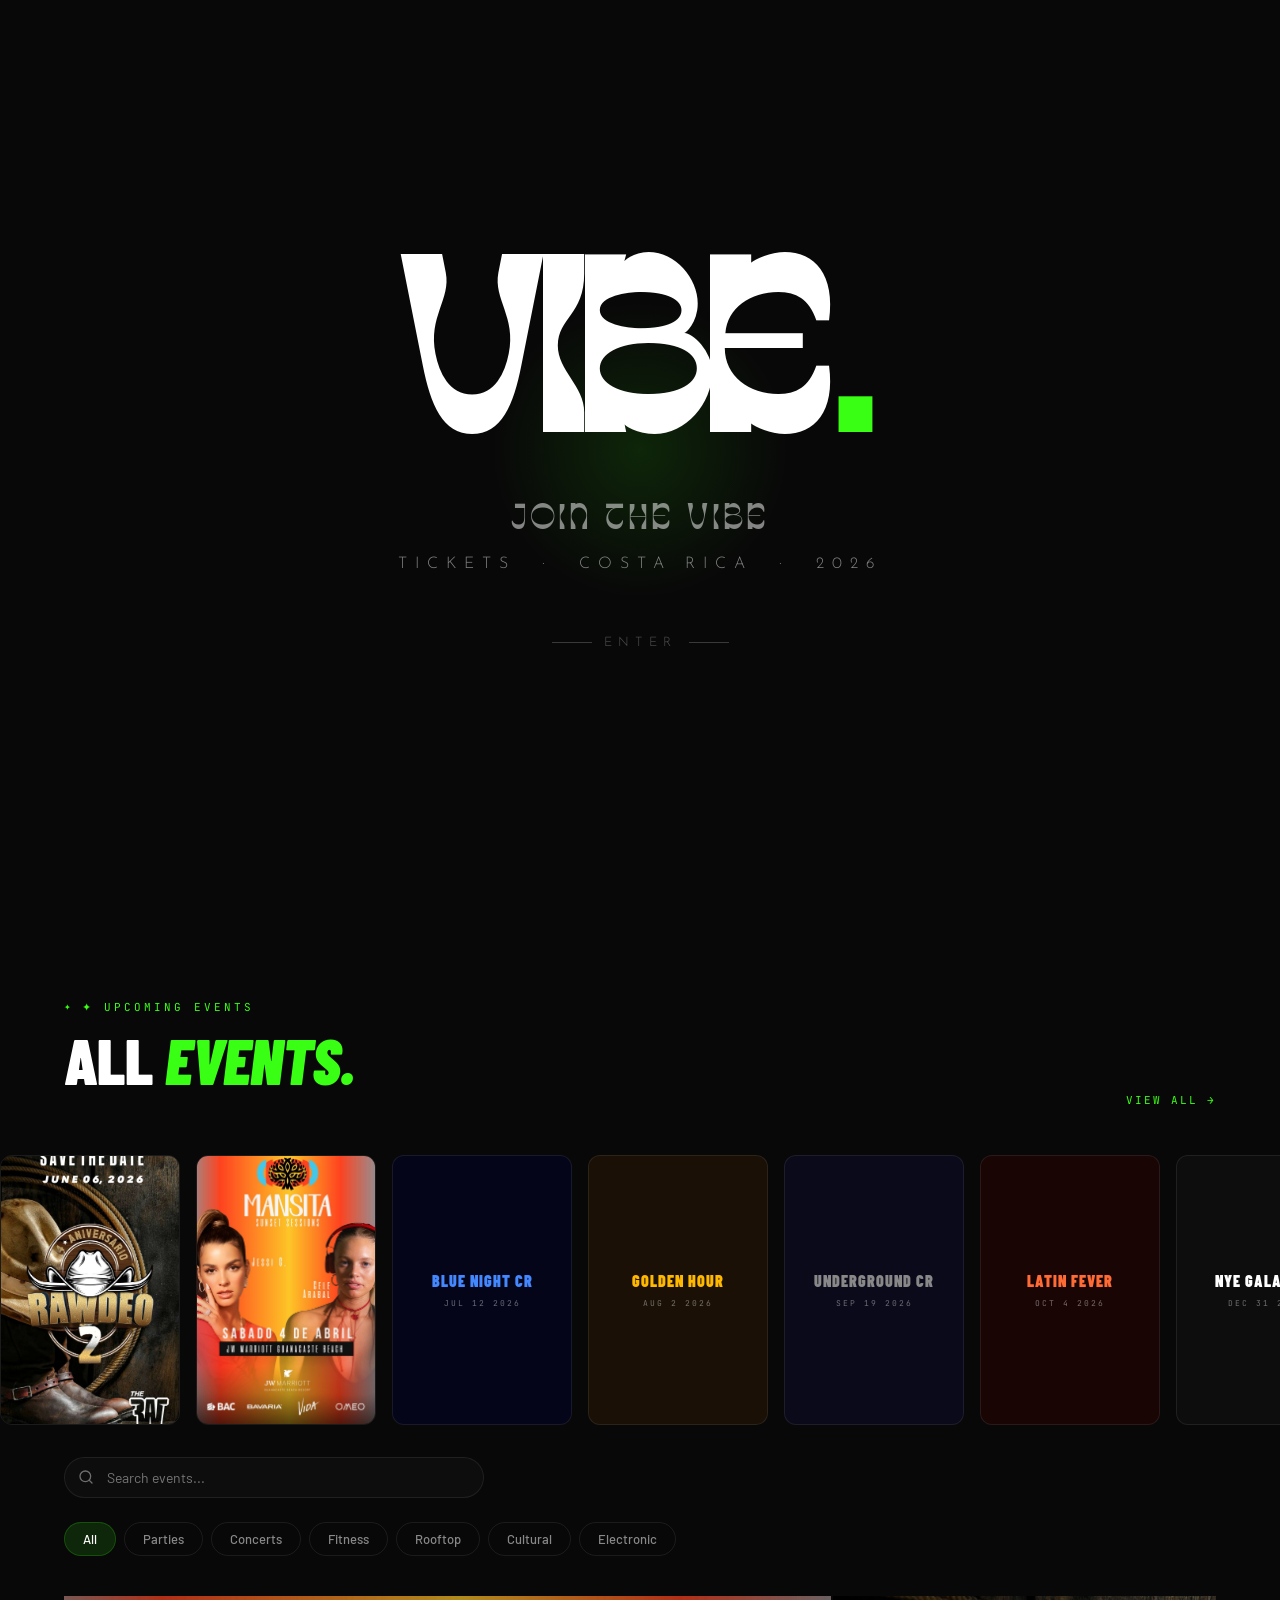
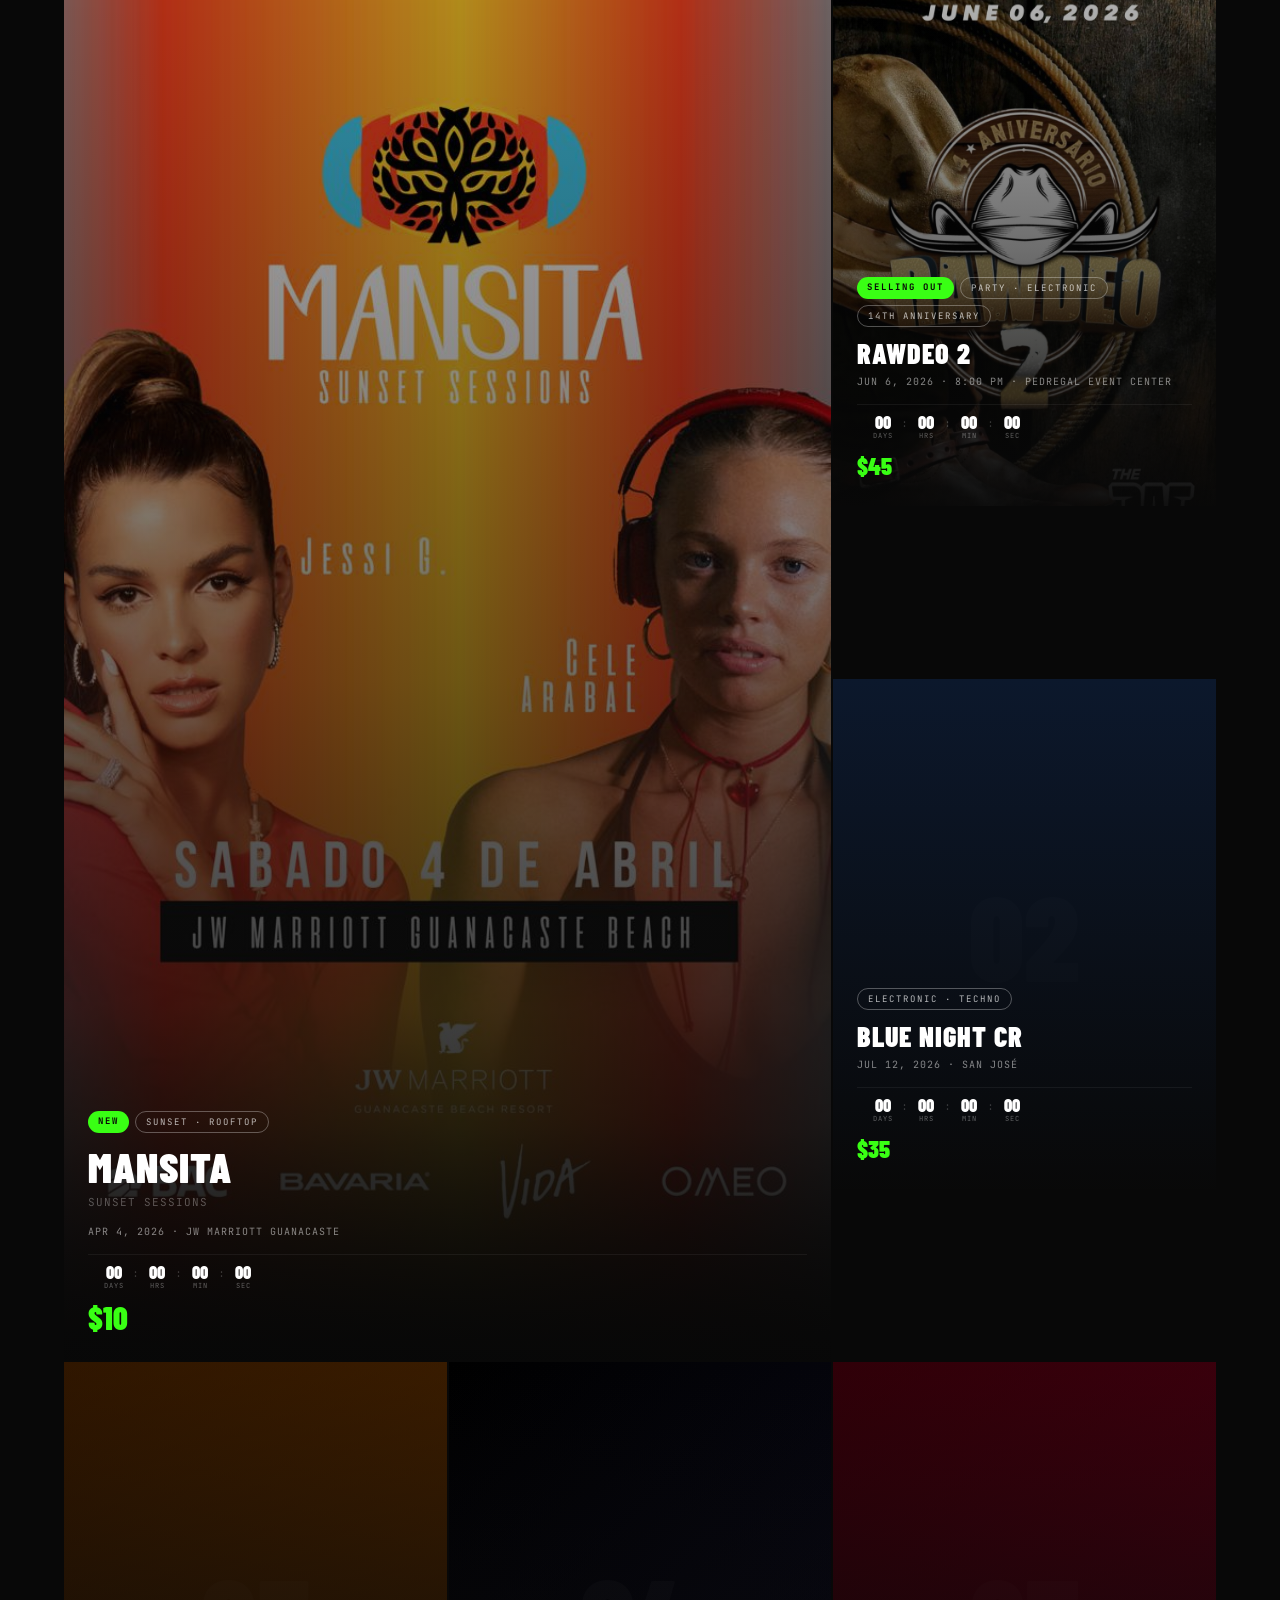
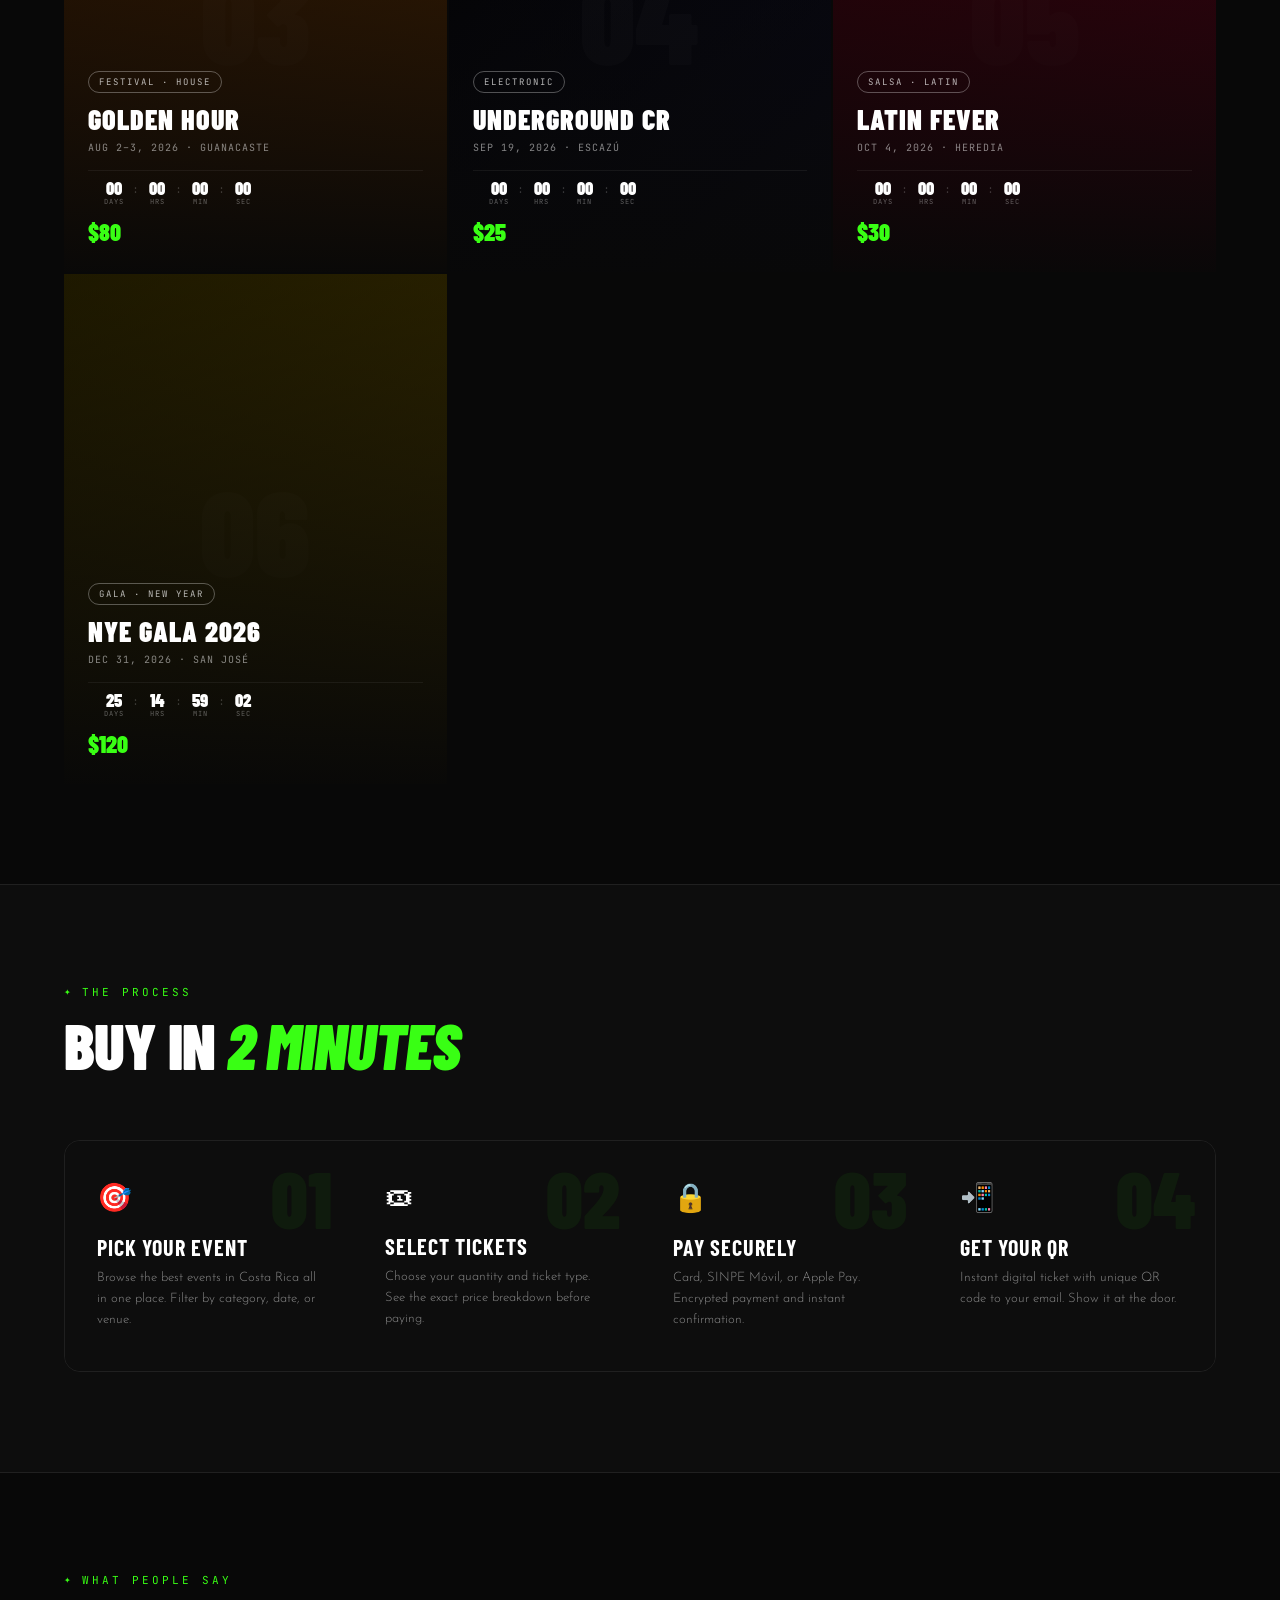
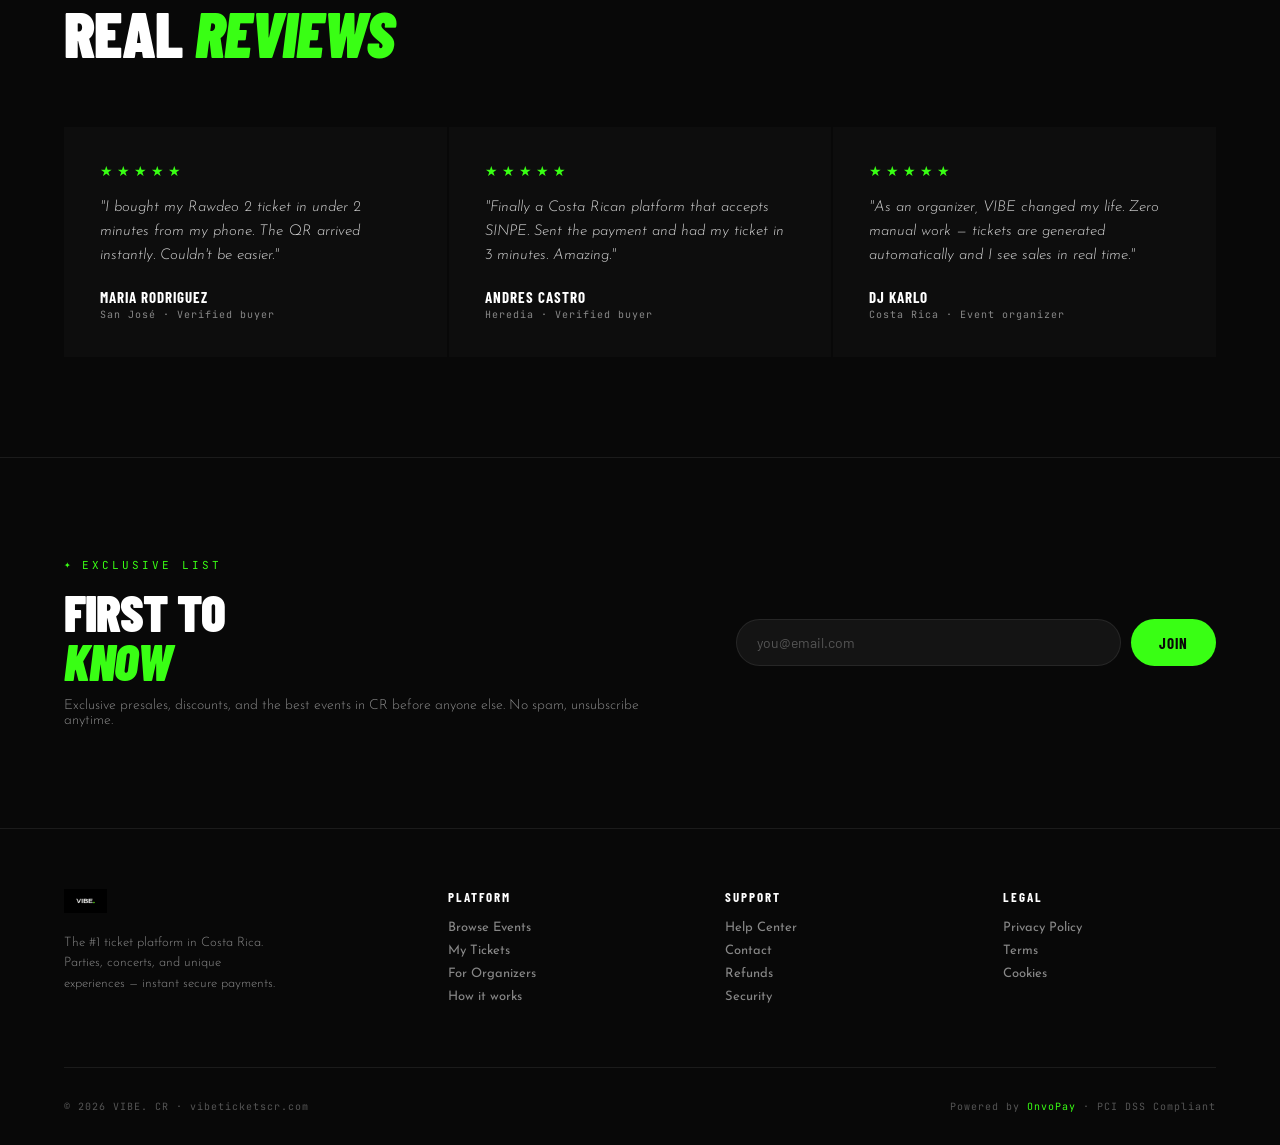
==== vibe-v5.html @ 1a9e8a2e "refactor: separate dashboards, extract CSS, translate to English - Extract base64 images to /public/" ====
<!DOCTYPE html>
<html lang="en">
<head>
<meta charset="UTF-8"/>
<meta name="viewport" content="width=device-width,initial-scale=1.0"/>
<title>VIBE. — Tickets Costa Rica</title>
<link rel="preconnect" href="https://fonts.googleapis.com"/>
<link href="https://fonts.googleapis.com/css2?family=Barlow+Condensed:ital,wght@0,300;0,400;0,600;0,700;0,800;0,900;1,700;1,800&family=Barlow:wght@300;400;500;600&family=JetBrains+Mono:wght@400;700&family=Josefin+Sans:ital,wght@0,100;0,200;0,300;0,400;0,600;0,700;1,100;1,300&family=Unbounded:wght@900&display=swap" rel="stylesheet"/>
<link rel="stylesheet" href="css/styles.css"/>
</head>
<body>

<!-- ════ NAV ════ -->

<!-- ════ SPLASH SCREEN ════ -->
<div id="splash">
  <div class="splash-glow"></div>
  <div class="splash-logo-wrap" onclick="enterSite()">
    <div class="splash-vibe">VIBE<span class="splash-dot">.</span></div>
    <div style="font-family:'Bulkside',sans-serif;font-size:clamp(18px,3vw,36px);color:rgba(255,255,255,0.5);letter-spacing:4px;margin-top:8px;opacity:0;animation:splashIn .7s ease 1s forwards;">JOIN THE VIBE</div>
    <div class="splash-tagline">Tickets &nbsp;·&nbsp; Costa Rica &nbsp;·&nbsp; 2026</div>
  </div>
  <button class="splash-enter" onclick="enterSite()">
    <span class="splash-enter-line"></span>
    Enter
    <span class="splash-enter-line"></span>
  </button>
</div>

<nav id="main-nav">
  <div class="nav-logo" onclick="goPage('home')" ondblclick="window.open('admin/')" id="nav-logo-area">
    <div class="nav-logo-globe">
      <svg width="18" height="18" viewBox="0 0 24 24" fill="none" stroke="#080808" stroke-width="2" stroke-linecap="round"><circle cx="12" cy="12" r="10"/><line x1="2" y1="12" x2="22" y2="12"/><path d="M12 2a15.3 15.3 0 014 10 15.3 15.3 0 01-4 10 15.3 15.3 0 01-4-10 15.3 15.3 0 014-10z"/></svg>
    </div>
    <span class="nav-logo-text">VIBE.</span>
  </div>
  <div class="nav-center">
    <button class="nav-center-link" onclick="closeMenu();goPage('login')">Account</button>
    <button class="nav-center-link" onclick="goPage('my-tickets')">Your Events</button>
  </div>
  <div class="nav-right">
    <button class="nav-btn-primary" style="background:transparent;border:2px solid var(--green);color:var(--green);" onclick="goPage('organizer')">LIST YOUR EVENT</button>
    <button class="nav-btn-primary" onclick="document.getElementById('events-section')&&document.getElementById('events-section').scrollIntoView({behavior:'smooth'})">BUY TICKETS</button>
    <button class="nav-hamburger" onclick="toggleMenu()" id="nav-hamburger" aria-label="Menu">
      <span></span><span></span><span></span>
    </button>
  </div>
</nav>

<!-- ════ MENU DRAWER ════ -->
<div class="menu-overlay" id="menu-overlay" onclick="closeMenu()"></div>
<div class="menu-drawer" id="menu-drawer">
  <div class="menu-drawer-header">
    <div class="menu-user-avatar" id="menu-avatar">ME</div>
    <div>
      <div class="menu-user-name" id="menu-username">Guest</div>
      <div class="menu-user-email" id="menu-useremail">Sign in to view your tickets</div>
    </div>
    <button class="menu-close" onclick="closeMenu()">
      <svg width="16" height="16" viewBox="0 0 24 24" fill="none" stroke="currentColor" stroke-width="2" stroke-linecap="round"><line x1="18" y1="6" x2="6" y2="18"/><line x1="6" y1="6" x2="18" y2="18"/></svg>
    </button>
  </div>
  <div class="menu-items">
    <div class="menu-item" onclick="closeMenu();goPage('home')">
      <svg width="15" height="15" viewBox="0 0 24 24" fill="none" stroke="currentColor" stroke-width="1.8" stroke-linecap="round" stroke-linejoin="round"><path d="M3 9l9-7 9 7v11a2 2 0 01-2 2H5a2 2 0 01-2-2z"/><polyline points="9 22 9 12 15 12 15 22"/></svg>
      Home
    </div>
    <div class="menu-item" onclick="closeMenu();goPage('home');document.getElementById('events-section').scrollIntoView({behavior:'smooth'})">
      <svg width="15" height="15" viewBox="0 0 24 24" fill="none" stroke="currentColor" stroke-width="1.8" stroke-linecap="round" stroke-linejoin="round"><rect x="3" y="4" width="18" height="18" rx="2"/><line x1="16" y1="2" x2="16" y2="6"/><line x1="8" y1="2" x2="8" y2="6"/><line x1="3" y1="10" x2="21" y2="10"/></svg>
      Events
    </div>
    <div class="menu-item" onclick="closeMenu();goPage('my-tickets')">
      <svg width="15" height="15" viewBox="0 0 24 24" fill="none" stroke="currentColor" stroke-width="1.8" stroke-linecap="round" stroke-linejoin="round"><path d="M20 12V22H4V12"/><path d="M22 7H2v5h20V7z"/><path d="M12 22V7"/><path d="M12 7H7.5a2.5 2.5 0 010-5C11 2 12 7 12 7z"/><path d="M12 7h4.5a2.5 2.5 0 000-5C13 2 12 7 12 7z"/></svg>
      My Tickets
      <span class="menu-badge" id="menu-ticket-badge" style="display:none">0</span>
    </div>
    <div class="menu-item" onclick="closeMenu();openSupportChat()">
      <svg width="15" height="15" viewBox="0 0 40 40" fill="none"><path d="M8 22v-4C8 13.373 13.373 8 20 8s12 5.373 12 12v4" stroke="currentColor" stroke-width="2.2" stroke-linecap="round"/><rect x="5" y="20" width="6" height="10" rx="3" fill="currentColor"/><rect x="29" y="20" width="6" height="10" rx="3" fill="currentColor"/><path d="M35 30v2a4 4 0 01-4 4h-4" stroke="currentColor" stroke-width="2" stroke-linecap="round"/><circle cx="27" cy="36" r="2" fill="currentColor"/></svg>
      Support
    </div>
    <div class="menu-sep"></div>
    <div class="menu-item" onclick="closeMenu();goPage('terms')">
      <svg width="15" height="15" viewBox="0 0 24 24" fill="none" stroke="currentColor" stroke-width="1.8" stroke-linecap="round" stroke-linejoin="round"><path d="M14 2H6a2 2 0 00-2 2v16a2 2 0 002 2h12a2 2 0 002-2V8z"/><polyline points="14 2 14 8 20 8"/><line x1="16" y1="13" x2="8" y2="13"/><line x1="16" y1="17" x2="8" y2="17"/></svg>
      Terms & Conditions
    </div>
    <div class="menu-item" onclick="closeMenu();goPage('privacy')">
      <svg width="15" height="15" viewBox="0 0 24 24" fill="none" stroke="currentColor" stroke-width="1.8" stroke-linecap="round" stroke-linejoin="round"><path d="M12 22s8-4 8-10V5l-8-3-8 3v7c0 6 8 10 8 10z"/></svg>
      Data Privacy
    </div>
    <div class="menu-sep"></div>
    <div class="menu-item menu-item-green" id="menu-auth-btn" onclick="closeMenu();goPage('login')">
      <svg width="15" height="15" viewBox="0 0 24 24" fill="none" stroke="currentColor" stroke-width="1.8" stroke-linecap="round" stroke-linejoin="round"><path d="M15 3h4a2 2 0 012 2v14a2 2 0 01-2 2h-4"/><polyline points="10 17 15 12 10 7"/><line x1="15" y1="12" x2="3" y2="12"/></svg>
      Sign In
    </div>
  </div>
</div>

<!-- ════ TICKER ════ -->
<div class="ticker" style="position:fixed;top:64px;left:0;right:0;z-index:498;">
  <div class="ticker-inner">
    <span class="ticker-item">TICKETS AVAILABLE</span><span class="ticker-item ticker-sep">✦</span><span class="ticker-item">RAWDEO 2</span><span class="ticker-item ticker-sep">✦</span><span class="ticker-item">MANSITA SUNSET SESSIONS</span><span class="ticker-item ticker-sep">✦</span><span class="ticker-item">BLUE NIGHT CR</span><span class="ticker-item ticker-sep">✦</span><span class="ticker-item">GOLDEN HOUR</span><span class="ticker-item ticker-sep">✦</span><span class="ticker-item">UNDERGROUND CR</span><span class="ticker-item ticker-sep">✦</span><span class="ticker-item">LATIN FEVER</span><span class="ticker-item ticker-sep">✦</span><span class="ticker-item">NYE GALA 2026</span><span class="ticker-item ticker-sep">✦</span><span class="ticker-item">TICKETS AVAILABLE</span><span class="ticker-item ticker-sep">✦</span><span class="ticker-item">RAWDEO 2</span><span class="ticker-item ticker-sep">✦</span><span class="ticker-item">MANSITA SUNSET SESSIONS</span><span class="ticker-item ticker-sep">✦</span><span class="ticker-item">BLUE NIGHT CR</span><span class="ticker-item ticker-sep">✦</span><span class="ticker-item">GOLDEN HOUR</span><span class="ticker-item ticker-sep">✦</span><span class="ticker-item">UNDERGROUND CR</span><span class="ticker-item ticker-sep">✦</span><span class="ticker-item">LATIN FEVER</span><span class="ticker-item ticker-sep">✦</span><span class="ticker-item">NYE GALA 2026</span><span class="ticker-item ticker-sep">✦</span>
  </div>
</div>

<!-- ════════════ PAGES ════════════ -->

<!-- HOME PAGE -->
<div class="page active" id="pg-home">

  <!-- HERO (PNG 10 + 11 design) -->
  <section style="padding:0;position:relative;" class="hero">
    <div class="hero-bg-overlay"></div>
    <div class="hero-grid"></div>
    <div class="hero-accent-line"></div>

    <!-- Globe decoration (PNG 10) -->
    <div class="hero-globe-deco">
      <svg viewBox="0 0 200 200" fill="none" xmlns="http://www.w3.org/2000/svg">
        <circle cx="100" cy="100" r="90" stroke="#39ff14" stroke-width="1"/>
        <ellipse cx="100" cy="100" rx="50" ry="90" stroke="#39ff14" stroke-width="1"/>
        <ellipse cx="100" cy="100" rx="90" ry="35" stroke="#39ff14" stroke-width="1"/>
        <line x1="10" y1="100" x2="190" y2="100" stroke="#39ff14" stroke-width="1"/>
        <line x1="100" y1="10" x2="100" y2="190" stroke="#39ff14" stroke-width="1"/>
        <ellipse cx="100" cy="100" rx="75" ry="90" stroke="#39ff14" stroke-width=".5" opacity=".5"/>
        <ellipse cx="100" cy="100" rx="25" ry="90" stroke="#39ff14" stroke-width=".5" opacity=".5"/>
        <ellipse cx="100" cy="100" rx="90" ry="60" stroke="#39ff14" stroke-width=".5" opacity=".5"/>
      </svg>
    </div>

    <!-- Stats bar (PNG 11) -->
    <div class="hero-stats-bar">
      <div class="hero-stat-item">
        <span class="hero-stat-val">1,200+</span>
        <span class="hero-stat-sub">Tickets · Rawdeo 2</span>
      </div>
      <div class="hero-stat-item">
        <span class="hero-stat-val">$45</span>
        <span class="hero-stat-sub">Ticket Price</span>
      </div>
      <div class="hero-stat-item">
        <span class="hero-stat-val">Jun 6</span>
        <span class="hero-stat-sub">Next Event</span>
      </div>
    </div>

    <!-- Countdown -->


    <!-- Main content -->
    <div class="hero-content fade-in">
      <div class="hero-event-label">Costa Rica · Season 2026</div>
      <h1 class="hero-title">JOIN THE<br><span class="green">VIBE.</span></h1>
      <p class="hero-ticket-cta">Buy your tickets <em onclick="openCheckout('rawdeo')">here.</em></p>
      <p class="hero-sub">The #1 ticket platform in Costa Rica. Parties, concerts, and unique events — instant secure payments via card, SINPE Móvil, or Apple Pay.</p>
      <div class="hero-ctas">
        <button class="btn-primary" onclick="document.getElementById('events-section').scrollIntoView({behavior:'smooth'})">Explore Events</button>
        <button class="btn-ghost" onclick="goPage('organizer')">For Organizers</button>
      </div>
    </div>
  </section>

  <!-- EVENTS -->
  <section id="events-section">
    <div class="events-header fade-in">
      <div>
        <div class="section-eyebrow">✦ Upcoming events</div>
        <h2 class="section-title">ALL <em>EVENTS.</em></h2>
      </div>
      <button class="view-all" onclick="document.getElementById('events-grid-wrap').scrollIntoView({behavior:'smooth'})">View all →</button>
    </div>

    <!-- FLYER CAROUSEL -->
    <div style="overflow:hidden;margin:0 -64px 32px;position:relative;">
      <div id="flyer-track" style="display:flex;gap:16px;width:max-content;animation:ticker 30s linear infinite;">
      </div>
    </div>

    <div class="fade-in" style="margin-bottom:24px;">
      <div style="position:relative;max-width:420px;">
        <svg style="position:absolute;left:14px;top:50%;transform:translateY(-50%);opacity:.4;" width="16" height="16" viewBox="0 0 24 24" fill="none" stroke="currentColor" stroke-width="2" stroke-linecap="round"><circle cx="11" cy="11" r="8"/><line x1="21" y1="21" x2="16.65" y2="16.65"/></svg>
        <input id="event-search" type="text" placeholder="Search events..." oninput="filterEvents(this.value)"
          style="width:100%;background:var(--bg2);border:1px solid var(--border);color:var(--white);padding:11px 14px 11px 42px;border-radius:40px;font-family:'Barlow',sans-serif;font-size:14px;outline:none;transition:border-color .2s;"
          onfocus="this.style.borderColor='rgba(57,255,20,.3)'" onblur="this.style.borderColor='var(--border)'"/>
      </div>
    </div>
    <div class="cats fade-in">
      <button class="cat on" onclick="filterCat(this)">All</button>
      <button class="cat" onclick="filterCat(this)">Parties</button>
      <button class="cat" onclick="filterCat(this)">Concerts</button>
      <button class="cat" onclick="filterCat(this)">Fitness</button>
      <button class="cat" onclick="filterCat(this)">Rooftop</button>
      <button class="cat" onclick="filterCat(this)">Cultural</button>
      <button class="cat" onclick="filterCat(this)">Electronic</button>
    </div>
    <div class="events-grid fade-in fade-in-delay-1" id="events-grid-wrap">
      <!-- MANSITA SUNSET SESSIONS -->
      <div class="ev-card" onclick="openCheckout('mansita')" style="aspect-ratio:9/16;grid-row:span 2;">
        <img class="ev-card-img" src="public/images/mansita.jpg" alt="Mansita Sunset Sessions" style="object-position:center top;"/>
        <div class="ev-card-overlay"></div>
        <div class="ev-card-content">
          <div class="ev-card-tags">
            <span class="ev-tag ev-tag-green">NEW</span>
            <span class="ev-tag ev-tag-outline">SUNSET · ROOFTOP</span>
          </div>
          <div class="ev-card-name">MANSITA</div>
          <div class="ev-card-meta" style="font-size:11px;opacity:.6;">SUNSET SESSIONS</div>
          <div class="ev-card-meta">APR 4, 2026 · JW MARRIOTT GUANACASTE</div>
          
          <div class="ev-card-cd"><div class="ev-cd-item"><span class="ev-cd-num" id="ev-cd-mansita-d">--</span><span class="ev-cd-lbl">Days</span></div><span class="ev-cd-sep">:</span><div class="ev-cd-item"><span class="ev-cd-num" id="ev-cd-mansita-h">--</span><span class="ev-cd-lbl">Hrs</span></div><span class="ev-cd-sep">:</span><div class="ev-cd-item"><span class="ev-cd-num" id="ev-cd-mansita-m">--</span><span class="ev-cd-lbl">Min</span></div><span class="ev-cd-sep">:</span><div class="ev-cd-item"><span class="ev-cd-num" id="ev-cd-mansita-s">--</span><span class="ev-cd-lbl">Sec</span></div></div>
          <div class="ev-card-footer">
            <div class="ev-card-price">$10</div>
            <button class="ev-card-buy" onclick="event.stopPropagation();openCheckout('mansita')">Buy now</button>
          </div>
        </div>
      </div>
      <!-- RAWDEO 2 - Featured (spans 2 cols) -->
      <div class="ev-card" onclick="goPage('event-detail')">
        <img class="ev-card-img" src="public/images/rawdeo.jpg" alt="RAWDEO 2"/>
        <div class="ev-card-overlay"></div>
        <div class="ev-card-content">
          <div class="ev-card-tags">
            <span class="ev-tag ev-tag-green">SELLING OUT</span>
            <span class="ev-tag ev-tag-outline">PARTY · ELECTRONIC</span>
            <span class="ev-tag ev-tag-outline">14TH ANNIVERSARY</span>
          </div>
          <div class="ev-card-name">RAWDEO 2</div>
          <div class="ev-card-meta">JUN 6, 2026 · 8:00 PM · PEDREGAL EVENT CENTER</div>
          
          <div class="ev-card-cd"><div class="ev-cd-item"><span class="ev-cd-num" id="ev-cd-rawdeo-d">--</span><span class="ev-cd-lbl">Days</span></div><span class="ev-cd-sep">:</span><div class="ev-cd-item"><span class="ev-cd-num" id="ev-cd-rawdeo-h">--</span><span class="ev-cd-lbl">Hrs</span></div><span class="ev-cd-sep">:</span><div class="ev-cd-item"><span class="ev-cd-num" id="ev-cd-rawdeo-m">--</span><span class="ev-cd-lbl">Min</span></div><span class="ev-cd-sep">:</span><div class="ev-cd-item"><span class="ev-cd-num" id="ev-cd-rawdeo-s">--</span><span class="ev-cd-lbl">Sec</span></div></div>
          <div class="ev-card-footer">
            <div class="ev-card-price">$45</div>
            <button class="ev-card-buy" onclick="event.stopPropagation();openCheckout('rawdeo')">Buy now</button>
          </div>
        </div>
      </div>
      <!-- BLUE NIGHT CR -->
      <div class="ev-card">
        <div class="ev-card-placeholder"><span class="ev-placeholder-num">02</span></div>
        <div class="ev-card-overlay" style="background:linear-gradient(to top,rgba(8,8,8,.97) 0%,rgba(0,30,80,.4) 100%);"></div>
        <div class="ev-card-content">
          <div class="ev-card-tags"><span class="ev-tag ev-tag-outline">ELECTRONIC · TECHNO</span></div>
          <div class="ev-card-name">BLUE NIGHT CR</div>
          <div class="ev-card-meta">JUL 12, 2026 · SAN JOSÉ</div>
          
          <div class="ev-card-cd"><div class="ev-cd-item"><span class="ev-cd-num" id="ev-cd-noche-d">--</span><span class="ev-cd-lbl">Days</span></div><span class="ev-cd-sep">:</span><div class="ev-cd-item"><span class="ev-cd-num" id="ev-cd-noche-h">--</span><span class="ev-cd-lbl">Hrs</span></div><span class="ev-cd-sep">:</span><div class="ev-cd-item"><span class="ev-cd-num" id="ev-cd-noche-m">--</span><span class="ev-cd-lbl">Min</span></div><span class="ev-cd-sep">:</span><div class="ev-cd-item"><span class="ev-cd-num" id="ev-cd-noche-s">--</span><span class="ev-cd-lbl">Sec</span></div></div>
          <div class="ev-card-footer">
            <div class="ev-card-price">$35</div>
            <button class="ev-card-buy" onclick="event.stopPropagation();openCheckout('noche')">Buy now</button>
          </div>
        </div>
      </div>
      <!-- GOLDEN HOUR -->
      <div class="ev-card">
        <div class="ev-card-placeholder" style="background:linear-gradient(135deg,#1a0a00,#3d1f00);"><span class="ev-placeholder-num">03</span></div>
        <div class="ev-card-overlay" style="background:linear-gradient(to top,rgba(8,8,8,.97) 0%,rgba(80,40,0,.4) 100%);"></div>
        <div class="ev-card-content">
          <div class="ev-card-tags"><span class="ev-tag ev-tag-outline">FESTIVAL · HOUSE</span></div>
          <div class="ev-card-name">GOLDEN HOUR</div>
          <div class="ev-card-meta">AUG 2–3, 2026 · GUANACASTE</div>
          
          <div class="ev-card-cd"><div class="ev-cd-item"><span class="ev-cd-num" id="ev-cd-golden-d">--</span><span class="ev-cd-lbl">Days</span></div><span class="ev-cd-sep">:</span><div class="ev-cd-item"><span class="ev-cd-num" id="ev-cd-golden-h">--</span><span class="ev-cd-lbl">Hrs</span></div><span class="ev-cd-sep">:</span><div class="ev-cd-item"><span class="ev-cd-num" id="ev-cd-golden-m">--</span><span class="ev-cd-lbl">Min</span></div><span class="ev-cd-sep">:</span><div class="ev-cd-item"><span class="ev-cd-num" id="ev-cd-golden-s">--</span><span class="ev-cd-lbl">Sec</span></div></div>
          <div class="ev-card-footer">
            <div class="ev-card-price">$80</div>
            <button class="ev-card-buy" onclick="event.stopPropagation();openCheckout('golden')">Buy now</button>
          </div>
        </div>
      </div>
      <!-- UNDERGROUND CR -->
      <div class="ev-card">
        <div class="ev-card-placeholder" style="background:linear-gradient(135deg,#000,#0a0a1a);"><span class="ev-placeholder-num">04</span></div>
        <div class="ev-card-overlay"></div>
        <div class="ev-card-content">
          <div class="ev-card-tags"><span class="ev-tag ev-tag-outline">ELECTRONIC</span></div>
          <div class="ev-card-name">UNDERGROUND CR</div>
          <div class="ev-card-meta">SEP 19, 2026 · ESCAZÚ</div>
          
          <div class="ev-card-cd"><div class="ev-cd-item"><span class="ev-cd-num" id="ev-cd-underground-d">--</span><span class="ev-cd-lbl">Days</span></div><span class="ev-cd-sep">:</span><div class="ev-cd-item"><span class="ev-cd-num" id="ev-cd-underground-h">--</span><span class="ev-cd-lbl">Hrs</span></div><span class="ev-cd-sep">:</span><div class="ev-cd-item"><span class="ev-cd-num" id="ev-cd-underground-m">--</span><span class="ev-cd-lbl">Min</span></div><span class="ev-cd-sep">:</span><div class="ev-cd-item"><span class="ev-cd-num" id="ev-cd-underground-s">--</span><span class="ev-cd-lbl">Sec</span></div></div>
          <div class="ev-card-footer">
            <div class="ev-card-price">$25</div>
            <button class="ev-card-buy" onclick="event.stopPropagation();openCheckout('underground')">Buy now</button>
          </div>
        </div>
      </div>
      <!-- LATIN FEVER -->
      <div class="ev-card">
        <div class="ev-card-placeholder" style="background:linear-gradient(135deg,#1a0000,#400010);"><span class="ev-placeholder-num">05</span></div>
        <div class="ev-card-overlay" style="background:linear-gradient(to top,rgba(8,8,8,.97) 0%,rgba(80,0,20,.4) 100%);"></div>
        <div class="ev-card-content">
          <div class="ev-card-tags"><span class="ev-tag ev-tag-outline">SALSA · LATIN</span></div>
          <div class="ev-card-name">LATIN FEVER</div>
          <div class="ev-card-meta">OCT 4, 2026 · HEREDIA</div>
          
          <div class="ev-card-cd"><div class="ev-cd-item"><span class="ev-cd-num" id="ev-cd-salsa-d">--</span><span class="ev-cd-lbl">Days</span></div><span class="ev-cd-sep">:</span><div class="ev-cd-item"><span class="ev-cd-num" id="ev-cd-salsa-h">--</span><span class="ev-cd-lbl">Hrs</span></div><span class="ev-cd-sep">:</span><div class="ev-cd-item"><span class="ev-cd-num" id="ev-cd-salsa-m">--</span><span class="ev-cd-lbl">Min</span></div><span class="ev-cd-sep">:</span><div class="ev-cd-item"><span class="ev-cd-num" id="ev-cd-salsa-s">--</span><span class="ev-cd-lbl">Sec</span></div></div>
          <div class="ev-card-footer">
            <div class="ev-card-price">$30</div>
            <button class="ev-card-buy" onclick="event.stopPropagation();openCheckout('salsa')">Buy now</button>
          </div>
        </div>
      </div>
      <!-- NYE GALA -->
      <div class="ev-card">
        <div class="ev-card-placeholder" style="background:linear-gradient(135deg,#0a0800,#2a2000);"><span class="ev-placeholder-num">06</span></div>
        <div class="ev-card-overlay" style="background:linear-gradient(to top,rgba(8,8,8,.97) 0%,rgba(60,50,0,.4) 100%);"></div>
        <div class="ev-card-content">
          <div class="ev-card-tags"><span class="ev-tag ev-tag-outline">GALA · NEW YEAR</span></div>
          <div class="ev-card-name">NYE GALA 2026</div>
          <div class="ev-card-meta">DEC 31, 2026 · SAN JOSÉ</div>
          
          <div class="ev-card-cd"><div class="ev-cd-item"><span class="ev-cd-num" id="ev-cd-nye-d">--</span><span class="ev-cd-lbl">Days</span></div><span class="ev-cd-sep">:</span><div class="ev-cd-item"><span class="ev-cd-num" id="ev-cd-nye-h">--</span><span class="ev-cd-lbl">Hrs</span></div><span class="ev-cd-sep">:</span><div class="ev-cd-item"><span class="ev-cd-num" id="ev-cd-nye-m">--</span><span class="ev-cd-lbl">Min</span></div><span class="ev-cd-sep">:</span><div class="ev-cd-item"><span class="ev-cd-num" id="ev-cd-nye-s">--</span><span class="ev-cd-lbl">Sec</span></div></div>
          <div class="ev-card-footer">
            <div class="ev-card-price">$120</div>
            <button class="ev-card-buy" onclick="event.stopPropagation();openCheckout('nye')">Buy now</button>
          </div>
        </div>
      </div>
    </div>
  </section>

  <!-- HOW IT WORKS -->
  <section style="background:var(--bg2);border-top:1px solid var(--border);border-bottom:1px solid var(--border);">
    <div class="fade-in">
      <div class="section-eyebrow">The process</div>
      <h2 class="section-title">BUY IN <em>2 MINUTES</em></h2>
    </div>
    <div class="how-grid fade-in fade-in-delay-1">
      <div class="how-step" data-num="01">
        <div class="how-icon">🎯</div>
        <div class="how-title">Pick your event</div>
        <div class="how-desc">Browse the best events in Costa Rica all in one place. Filter by category, date, or venue.</div>
      </div>
      <div class="how-step" data-num="02">
        <div class="how-icon">🎟</div>
        <div class="how-title">Select tickets</div>
        <div class="how-desc">Choose your quantity and ticket type. See the exact price breakdown before paying.</div>
      </div>
      <div class="how-step" data-num="03">
        <div class="how-icon">🔒</div>
        <div class="how-title">Pay securely</div>
        <div class="how-desc">Card, SINPE Móvil, or Apple Pay. Encrypted payment and instant confirmation.</div>
      </div>
      <div class="how-step" data-num="04">
        <div class="how-icon">📲</div>
        <div class="how-title">Get your QR</div>
        <div class="how-desc">Instant digital ticket with unique QR code to your email. Show it at the door.</div>
      </div>
    </div>
  </section>

  <!-- SOCIAL PROOF -->
  <section>
    <div class="fade-in">
      <div class="section-eyebrow">What people say</div>
      <h2 class="section-title">REAL <em>REVIEWS</em></h2>
    </div>
    <div class="proof-grid fade-in fade-in-delay-1">
      <div class="proof-card">
        <div class="proof-stars">★★★★★</div>
        <p class="proof-text">"I bought my Rawdeo 2 ticket in under 2 minutes from my phone. The QR arrived instantly. Couldn't be easier."</p>
        <div class="proof-author">Maria Rodriguez</div>
        <div class="proof-location">San José · Verified buyer</div>
      </div>
      <div class="proof-card">
        <div class="proof-stars">★★★★★</div>
        <p class="proof-text">"Finally a Costa Rican platform that accepts SINPE. Sent the payment and had my ticket in 3 minutes. Amazing."</p>
        <div class="proof-author">Andres Castro</div>
        <div class="proof-location">Heredia · Verified buyer</div>
      </div>
      <div class="proof-card">
        <div class="proof-stars">★★★★★</div>
        <p class="proof-text">"As an organizer, VIBE changed my life. Zero manual work — tickets are generated automatically and I see sales in real time."</p>
        <div class="proof-author">DJ Karlo</div>
        <div class="proof-location">Costa Rica · Event organizer</div>
      </div>
    </div>
  </section>

  <!-- NEWSLETTER -->
  <section class="nl-section">
    <div class="nl-inner fade-in">
      <div class="nl-left">
        <div class="section-eyebrow">Exclusive list</div>
        <h2 class="nl-title">FIRST TO<br/><em>KNOW</em></h2>
        <p class="nl-sub">Exclusive presales, discounts, and the best events in CR before anyone else. No spam, unsubscribe anytime.</p>
      </div>
      <div class="nl-right">
        <input class="nl-input" type="email" placeholder="you@email.com"/>
        <button class="nl-btn">JOIN</button>
      </div>
    </div>
  </section>

  <!-- FOOTER -->
  <footer>
    <div class="footer-top">
      <div class="footer-brand">
        <img src="public/images/logo.jpg" alt="VIBE."/>
        <p class="footer-brand-sub">The #1 ticket platform in Costa Rica. Parties, concerts, and unique experiences — instant secure payments.</p>
      </div>
      <div>
        <div class="footer-col-title">Platform</div>
        <div class="footer-links">
          <a href="#">Browse Events</a>
          <a href="#">My Tickets</a>
          <a href="#">For Organizers</a>
          <a href="#">How it works</a>
        </div>
      </div>
      <div>
        <div class="footer-col-title">Support</div>
        <div class="footer-links">
          <a href="#">Help Center</a>
          <a href="#">Contact</a>
          <a href="#">Refunds</a>
          <a href="#">Security</a>
        </div>
      </div>
      <div>
        <div class="footer-col-title">Legal</div>
        <div class="footer-links">
          <a href="#">Privacy Policy</a>
          <a href="#">Terms</a>
          <a href="#">Cookies</a>
        </div>
      </div>
    </div>
    <div class="footer-bottom">
      <span class="footer-copy">© 2026 VIBE. CR · vibeticketscr.com</span>
      <span class="footer-powered">Powered by <span>OnvoPay</span> · PCI DSS Compliant</span>
    </div>
  </footer>
</div>

<!-- MY TICKETS PAGE -->
<div class="page" id="pg-my-tickets">
  <div class="mt-page">
    <div class="mt-header fade-in">
      <div class="section-eyebrow">Your area</div>
      <h1 class="section-title">MY <em>TICKETS</em></h1>
    </div>
    <div id="mt-content"></div>
  </div>
</div>

<!-- EVENT DETAIL PAGE -->
<div class="page" id="pg-event-detail">
  <div class="ed-hero">
    <img class="ed-hero-img" id="ed-hero-img" src="public/images/rawdeo.jpg" alt="RAWDEO 2"/>
    <div class="ed-hero-overlay"></div>
    <div class="ed-hero-content">
      <div class="ed-tags">
        <span class="ev-tag ev-tag-green">SELLING OUT</span>
        <span class="ev-tag ev-tag-outline">PARTY · ELECTRONIC</span>
      </div>
      <h1 class="ed-title" id="ed-hero-title">RAWDEO 2</h1>
      <p class="ed-sub" id="ed-hero-sub">14th Anniversary · RAW FITNESS</p>
    </div>
  </div>
  <div class="ed-body">
    <div class="ed-left">
      <div id="ed-lineup-section">
      <div class="section-eyebrow">Confirmed artists</div>
      <div class="ed-dj-card fade-in">
        <img class="ed-dj-img" src="public/images/karlo.jpg" alt="Karlo"/>
        <div>
          <div class="ed-dj-role">DJ · Main Set</div>
          <div class="ed-dj-name">KARLO</div>
          <div class="ed-dj-desc">One of the most recognized DJs in the Costa Rican electronic scene, known for his high-energy sets blending tech house and minimal.</div>
        </div>
      </div>
      <div class="ed-dj-card fade-in fade-in-delay-1">
        <img class="ed-dj-img" src="public/images/retana.jpg" alt="Retana"/>
        <div>
          <div class="ed-dj-role">DJ · Special Set</div>
          <div class="ed-dj-name">RETANA</div>
          <div class="ed-dj-desc">With a unique style mixing deep grooves and hypnotic melodies, RETANA has conquered dance floors across Costa Rica.</div>
        </div>
      </div>
      </div><!-- end lineup-section -->
    </div>
    <div class="ed-right">
      <div class="ed-widget">
        <div class="ed-widget-event" id="ed-widget-event-name">RAWDEO 2</div>
        <div class="ed-widget-sub" id="ed-widget-sub-text">14TH ANNIVERSARY · RAW FITNESS</div>
        <div class="ed-info-row"><span class="ed-info-k">Date</span><span class="ed-info-v" id="ed-info-date">June 6, 2026</span></div>
        <div class="ed-info-row"><span class="ed-info-k">Venue</span><span class="ed-info-v" id="ed-info-place">Pedregal Event Center</span></div>
        <div class="ed-info-row"><span class="ed-info-k">Time</span><span class="ed-info-v">8:00 PM</span></div>

        <!-- TIER SELECTOR -->
        <div style="margin:20px 0 0;">
          <div style="font-family:'JetBrains Mono',monospace;font-size:9px;letter-spacing:1.5px;text-transform:uppercase;color:var(--gray);margin-bottom:10px;">Select your ticket</div>
          <div id="tier-selector" style="display:flex;flex-direction:column;gap:7px;"></div>
        </div>

        <div class="ed-price-row">
          <div class="ed-price-val" id="ed-price">$20</div>
          <div class="ed-price-note" id="ed-price-note">per ticket · incl. service fee</div>
        </div>
        <div class="ed-qty">
          <span class="ed-qty-label">Tickets</span>
          <div class="ed-qty-controls">
            <button class="ed-qty-btn" onclick="chQ(-1)">−</button>
            <span class="ed-qty-num" id="ed-q">1</span>
            <button class="ed-qty-btn" onclick="chQ(1)">+</button>
          </div>
        </div>
        <div class="pay-methods">
          <div class="pay-opt on" onclick="selPay('card',this)"><span class="pay-opt-icon">💳</span><span class="pay-opt-label">Card</span></div>
          <div class="pay-opt" onclick="selPay('sinpe',this)"><span class="pay-opt-icon">📱</span><span class="pay-opt-label">SINPE</span></div>
          <div class="pay-opt" onclick="selPay('apple',this)"><span class="pay-opt-icon">🍎</span><span class="pay-opt-label">Apple Pay</span></div>
          <div class="pay-opt" onclick="selPay('google',this)"><span class="pay-opt-icon">🔵</span><span class="pay-opt-label">Google Pay</span></div>
        </div>
        <div class="pay-panel show" id="pp-card">
          <input class="pay-input" type="text" placeholder="1234 5678 9012 3456" maxlength="19"/>
          <div class="pay-row">
            <input class="pay-input" type="text" placeholder="MM / YY" maxlength="5"/>
            <input class="pay-input" type="text" placeholder="CVV" maxlength="4"/>
          </div>
          <input class="pay-input" type="text" placeholder="Name on card"/>
          <input class="pay-input" type="email" placeholder="your@email.com"/>
        </div>
        <div class="pay-panel" id="pp-sinpe">
          <input class="pay-input" type="tel" placeholder="Your SINPE number"/>
          <input class="pay-input" type="email" placeholder="your@email.com"/>
          <div class="pay-sinpe-info" id="sinpe-amt">📲 ₡10,000 → 7019-8460</div>
        </div>
        <div class="pay-panel" id="pp-apple">
          <div class="pay-apple-inner"><div class="icon">🍎</div><div class="title">Apple Pay</div><div class="sub">Confirm with Face ID or Touch ID on your Apple device.</div></div>
        </div>
        <div class="pay-panel" id="pp-google">
          <div class="pay-apple-inner"><div class="icon">🔵</div><div class="title">Google Pay</div><div class="sub">Confirm with your fingerprint or PIN on your Android device.</div></div>
        </div>
        <div id="discount-wrap" style="margin-bottom:12px;">
          <div style="font-family:'JetBrains Mono',monospace;font-size:9px;letter-spacing:1.5px;text-transform:uppercase;color:var(--gray);margin-bottom:6px;">Discount code</div>
          <div style="display:flex;gap:8px;">
            <input class="pay-input" id="discount-input" type="text" placeholder="Enter code" style="flex:1;margin-bottom:0;text-transform:uppercase;letter-spacing:1px;"/>
            <button onclick="applyDiscount()" style="background:var(--green);border:none;color:#080808;padding:0 16px;border-radius:8px;font-family:'Barlow Condensed',sans-serif;font-size:13px;font-weight:700;cursor:pointer;letter-spacing:1px;white-space:nowrap;">Apply</button>
          </div>
          <div id="discount-msg" style="font-size:10px;margin-top:4px;font-family:'JetBrains Mono',monospace;display:none;"></div>
        </div>
        <div class="ed-total-row">
          <span class="ed-total-label" id="ed-qty-label">1 ticket</span>
          <span class="ed-total-val" id="ed-total">$20</span>
        </div>
        <button class="ed-buy-btn" id="ed-buy-btn" onclick="doPay()">🔒 Complete purchase</button>

        

        <div class="ed-secure">🔐 Seguro · OnvoPay · PCI DSS</div>
      </div>
    </div>
  </div>
</div>

<!-- ORGANIZER PAGE -->
<div class="page" id="pg-organizer">
  <section style="padding-top:120px;padding-bottom:80px;">
    <div class="org-inner">
      <div>
        <div class="section-eyebrow">For organizers</div>
        <h1 class="section-title">SELL YOUR<br/><em>TICKETS</em><br/>WITH VIBE.</h1>
        <p class="section-sub">The #1 ticket platform in Costa Rica. You bring the event, we handle payments, tickets and logistics.</p>
        <div class="org-features">
          <div class="org-feature"><div class="org-feature-icon">💰</div><div><div class="org-feature-title">You get paid</div><div class="org-feature-desc">Payments go directly to your account. VIBE. charges the service fee to the buyer.</div></div></div>
          <div class="org-feature"><div class="org-feature-icon">🎟</div><div><div class="org-feature-title">Automatic tickets</div><div class="org-feature-desc">After purchase, buyers receive their QR ticket by email. Zero manual work.</div></div></div>
          <div class="org-feature"><div class="org-feature-icon">📊</div><div><div class="org-feature-title">Live dashboard</div><div class="org-feature-desc">Sales, revenue and buyers in real time from your phone.</div></div></div>
          <div class="org-feature"><div class="org-feature-icon">💳</div><div><div class="org-feature-title">All payment methods</div><div class="org-feature-desc">Card, SINPE Móvil, Apple Pay and Google Pay.</div></div></div>
          <div class="org-feature"><div class="org-feature-icon">📄</div><div><div class="org-feature-title">Tax report included</div><div class="org-feature-desc">PDF ready for Hacienda at the close of each event.</div></div></div>
          <div class="org-feature"><div class="org-feature-icon">🇨🇷</div><div><div class="org-feature-title">100% Local</div><div class="org-feature-desc">Made in Costa Rica. Payments in USD and colones. Spanish support.</div></div></div>
        </div>
      </div>
      <div class="org-form">
        <div class="org-form-title">Request organizer access</div>
        <div style="font-size:11px;color:var(--gray);margin-bottom:20px;font-family:'JetBrains Mono',monospace;line-height:1.6;">The VIBE. team reviews your request and contacts you within 24 hours.</div>
        <div class="form-row">
          <div class="form-group"><label class="form-label">Your name *</label><input class="form-input" type="text" placeholder="Full name"/></div>
          <div class="form-group"><label class="form-label">WhatsApp *</label><input class="form-input" type="tel" placeholder="+506 8888-0000"/></div>
        </div>
        <div class="form-group"><label class="form-label">Email address *</label><input class="form-input" type="email" placeholder="your@email.com"/></div>
        <div class="form-group"><label class="form-label">Event name *</label><input class="form-input" type="text" placeholder="e.g. Summer Festival 2026"/></div>
        <div class="form-group"><label class="form-label">Event type *</label>
          <select class="form-select">
            <option>Party / Club</option><option>Concert</option><option>Festival</option>
            <option>Fitness / Sports</option><option>Corporate</option><option>Other</option>
          </select>
        </div>
        <div class="form-group">
          <label class="form-label">Payment Currency *</label>
          <div class="currency-opts">
            <div class="currency-opt" id="curr-usd" onclick="selectCurrency('usd')">
              <div class="currency-opt-radio"></div>
              <div class="currency-opt-flag">🇺🇸</div>
              <div class="currency-opt-body">
                <div class="currency-opt-name">USD only ($)</div>
                <div class="currency-opt-desc">All prices and payments in US dollars.</div>
              </div>
            </div>
            <div class="currency-opt" id="curr-crc" onclick="selectCurrency('crc')">
              <div class="currency-opt-radio"></div>
              <div class="currency-opt-flag">🇨🇷</div>
              <div class="currency-opt-body">
                <div class="currency-opt-name">Colones only (₡)</div>
                <div class="currency-opt-desc">All prices and payments in Costa Rican colones.</div>
              </div>
            </div>
            <div class="currency-opt" id="curr-both" onclick="selectCurrency('both')">
              <div class="currency-opt-radio"></div>
              <div class="currency-opt-flag">🔄</div>
              <div class="currency-opt-body">
                <div class="currency-opt-name">Both currencies</div>
                <div class="currency-opt-desc">Buyer chooses at checkout.</div>
              </div>
              <div class="currency-opt-badge">Popular</div>
            </div>
          </div>
          <div class="currency-both-detail" id="currency-both-detail">
            <div class="cbd-title">Price per currency</div>
            <div class="cbd-row">
              <div class="cbd-label">USD $</div>
              <input class="cbd-input" type="number" placeholder="e.g. 40" min="0" step="0.01"/>
            </div>
            <div class="cbd-row">
              <div class="cbd-label">CRC ₡</div>
              <input class="cbd-input" type="number" placeholder="e.g. 21000" min="0" step="100"/>
            </div>
            <div class="cbd-note">Reference exchange rate: <span>₡525 per $1</span>. You can adjust the colones price manually.</div>
          </div>
        </div>
        <div class="form-row">
          <div class="form-group"><label class="form-label">Estimated date</label><input class="form-input" type="date"/></div>
          <div class="form-group"><label class="form-label">Approx. capacity</label><input class="form-input" type="number" placeholder="500"/></div>
        </div>
        <div class="form-group"><label class="form-label">Tell us about your event</label><textarea class="form-textarea" placeholder="Briefly describe the event, artists, venue, what makes it special..."></textarea></div>
        <button class="btn-submit" onclick="submitOrgRequest()">Submit request →</button>
        <div style="font-size:10px;color:var(--gray2);text-align:center;margin-top:10px;font-family:'JetBrains Mono',monospace;">We respond within 24 hours · No commitment</div>
      </div>
    </div>
  </section>
</div>

<!-- SUCCESS OVERLAY -->
<div class="success-overlay" id="success-overlay">
  <div class="success-card">
    <div class="suc-mark">✦</div>
    <div class="suc-title">YOU'RE IN!</div>
    <div class="suc-event" id="suc-event-name">RAWDEO 2</div>
    <p class="suc-note">Ticket confirmed. Check your email for your QR code.</p>
    <div class="suc-ticket">
      <div class="suc-ticket-top">
        <div class="suc-ticket-name" id="suc-ev-name">RAWDEO 2</div>
        <div class="suc-ticket-meta"><span id="suc-date">June 6, 2026</span> · <span id="suc-place">Pedregal Event Center</span></div>
      </div>
      <div class="suc-ticket-mid">
        <div class="suc-qr"><img src="public/images/qr.svg" alt="QR" id="suc-qr"/></div>
        <div class="suc-info">
          <div class="suc-row"><span class="suc-k">Tickets</span><span class="suc-v" id="suc-qty">1</span></div>
          <div class="suc-row"><span class="suc-k">Total</span><span class="suc-v" id="suc-total">$45</span></div>
          <div class="suc-row"><span class="suc-k">Code</span><span class="suc-v suc-code" id="suc-code">VB-XXXXXX</span></div>
        </div>
      </div>
      <div class="suc-ticket-bottom">NON-REFUNDABLE · PRESENT AT DOOR · VIBE.</div>
    </div>
    <button class="suc-btn" onclick="closeSuccess();goPage('my-tickets');renderTickets()">View my tickets →</button>
  </div>
</div>

<script>
var RAWDEO_B64 = "public/images/rawdeo.jpg";
var QR_B64 = "public/images/qr.svg";

var MANSITA_B64 = "public/images/mansita.jpg";
var KARLO_B64 = "public/images/karlo.jpg";
var RETANA_B64 = "public/images/retana.jpg";

var EVENTS = {
  mansita:{name:"MANSITA",sub:"Apr 4 · JW Marriott Guanacaste",date:"April 4, 2026",place:"JW Marriott Guanacaste Beach",price:10,priceCRC:5000,isMansita:true,
    tiers:[
      {id:"mansita-vibes",  name:"Mansita Vibes",    price:10,  priceCRC:5000,  capacity:200, sold:124, color:"#39ff14"},
      {id:"mansita-vip",    name:"Mansita VIP",      price:20,  priceCRC:10000, capacity:50,  sold:38,  color:"#ffb800"},
      {id:"mansita-cortesia",name:"Complimentary",        price:0,   priceCRC:0,     capacity:30,  sold:8,   color:"#ff6b35"}
    ]
  },
  rawdeo:{name:"RAWDEO 2",sub:"Jun 6 · Pedregal · Karlo & Retana",date:"June 6, 2026",place:"Pedregal Event Center",price:20,priceCRC:10000,isRawdeo:true,
    tiers:[
      {id:"raw-earlybird",  name:"Raw Fitness Early Bird", price:20,  priceCRC:10000, capacity:200, sold:200, color:"#4488ff", soldout:true},
      {id:"raw-tier1",      name:"Raw Fitness Tier 1",     price:40,  priceCRC:20000, capacity:400, sold:287, color:"#39ff14"},
      {id:"raw-tier2",      name:"Raw Fitness Tier 2",     price:50,  priceCRC:25000, capacity:400, sold:142, color:"#ffb800"},
      {id:"raw-vip",        name:"Raw Fitness VIP",        price:75,  priceCRC:37500, capacity:100, sold:61,  color:"#ff6b35"},
      {id:"raw-cortesia",   name:"Complimentary",               price:0,   priceCRC:0,     capacity:50,  sold:18,  color:"#888"}
    ]
  },
  noche:{name:"BLUE NIGHT CR",sub:"Jul 12 · San José",date:"Jul 12, 2026",place:"San José",price:35,priceCRC:17500,isRawdeo:false,
    tiers:[
      {id:"noche-general",  name:"General",   price:35, priceCRC:17500, capacity:300, sold:89,  color:"#39ff14"},
      {id:"noche-vip",      name:"VIP",       price:65, priceCRC:32500, capacity:80,  sold:22,  color:"#ffb800"}
    ]
  },
  golden:{name:"GOLDEN HOUR",sub:"Aug 2 · Guanacaste",date:"Aug 2, 2026",place:"Guanacaste",price:80,priceCRC:40000,isRawdeo:false,
    tiers:[
      {id:"golden-general", name:"General",   price:80,  priceCRC:40000, capacity:200, sold:44, color:"#39ff14"},
      {id:"golden-vip",     name:"VIP Table", price:150, priceCRC:75000, capacity:30,  sold:12, color:"#ffb800"}
    ]
  },
  underground:{name:"UNDERGROUND CR",sub:"Sep 19 · Escazú",date:"Sep 19, 2026",place:"Escazú",price:25,priceCRC:12500,isRawdeo:false,
    tiers:[
      {id:"ug-general",     name:"General",   price:25, priceCRC:12500, capacity:400, sold:67, color:"#39ff14"}
    ]
  },
  salsa:{name:"LATIN FEVER",sub:"Oct 4 · Heredia",date:"Oct 4, 2026",place:"Heredia",price:30,priceCRC:15000,isRawdeo:false,
    tiers:[
      {id:"salsa-general",  name:"General",   price:30, priceCRC:15000, capacity:300, sold:38, color:"#39ff14"},
      {id:"salsa-vip",      name:"VIP",       price:55, priceCRC:27500, capacity:50,  sold:11, color:"#ffb800"}
    ]
  },
  fitness:{name:"RAW OPEN BOX",sub:"Nov 8 · San José",date:"Nov 8, 2026",place:"San José",price:20,priceCRC:10000,isRawdeo:false,
    tiers:[
      {id:"fit-general",    name:"General",   price:20, priceCRC:10000, capacity:200, sold:28, color:"#39ff14"}
    ]
  },
  nye:{name:"NYE GALA 2026",sub:"Dec 31 · San José",date:"Dec 31, 2026",place:"San José",price:120,priceCRC:60000,isRawdeo:false,
    tiers:[
      {id:"nye-general",    name:"General",   price:120, priceCRC:60000, capacity:200, sold:55, color:"#39ff14"},
      {id:"nye-vip",        name:"VIP",       price:200, priceCRC:100000, capacity:50, sold:18, color:"#ffb800"},
      {id:"nye-table",      name:"Table x4",  price:700, priceCRC:350000, capacity:20, sold:7,  color:"#ff6b35"}
    ]
  },
};

var tickets = [];
var currentEvent = "rawdeo";
var qty = 1;
var payM = "card";

// ─── PAGES ───
function goPage(p) {
  document.querySelectorAll(".page").forEach(function(x){ x.classList.remove("active"); });
  document.getElementById("pg-" + p).classList.add("active");
  window.scrollTo(0,0);
  initFadeIns();
}

// ─── FADE IN OBSERVER ───
function initFadeIns() {
  var els = document.querySelectorAll(".fade-in:not(.visible)");
  if ("IntersectionObserver" in window) {
    var obs = new IntersectionObserver(function(entries) {
      entries.forEach(function(e) {
        if (e.isIntersecting) { e.target.classList.add("visible"); obs.unobserve(e.target); }
      });
    }, {threshold: 0.1});
    els.forEach(function(el) { obs.observe(el); });
  } else {
    els.forEach(function(el) { el.classList.add("visible"); });
  }
}

// ─── NAV SCROLL ───
window.addEventListener("scroll", function() {
  var nav = document.getElementById("main-nav");
  if (window.scrollY > 20) { nav.classList.add("scrolled"); }
  else { nav.classList.remove("scrolled"); }
});

function filterCat(el) {
  document.querySelectorAll(".cat").forEach(function(c){ c.classList.remove("on"); });
  el.classList.add("on");
}

// ─── CHECKOUT (opens event detail page) ───
var currentTier = null;
var discountApplied = false;
var discountPct = 0;
function openCheckout(evKey) {
  discountApplied = false; discountPct = 0;
  var di = document.getElementById('discount-input');
  var dm = document.getElementById('discount-msg');
  if (di) { di.value = ''; di.disabled = false; }
  if (dm) { dm.style.display = 'none'; dm.textContent = ''; }
  currentEvent = evKey || "rawdeo";
  qty = 1;
  payM = "card";
  currentTier = null;
  goPage("event-detail");
  renderTiers();
  updWidget();
  document.querySelectorAll(".pay-panel").forEach(function(p){ p.classList.remove("show"); });
  document.getElementById("pp-card").classList.add("show");
  document.querySelectorAll(".pay-opt").forEach(function(o){ o.classList.remove("on"); });
  document.querySelector(".pay-opt").classList.add("on");
}

function selectTier(tierId) {
  var ev = EVENTS[currentEvent];
  var tier = ev.tiers.find(function(t){ return t.id === tierId; });
  if (!tier || tier.soldout) return;
  currentTier = tier;
  // Update UI
  document.querySelectorAll(".tier-option").forEach(function(el){
    el.classList.toggle("selected", el.dataset.tierId === tierId);
  });
  // Update price display
  var priceEl = document.getElementById("ed-price");
  var noteEl  = document.getElementById("ed-price-note");
  if (priceEl) priceEl.textContent = tier.price === 0 ? "Free" : "$" + tier.price;
  if (noteEl)  noteEl.textContent  = tier.price === 0 ? "Complimentary" : "per ticket · incl. service fee";
  updTotals();
}

function updTotals() {
  var ev = EVENTS[currentEvent];
  var tier = currentTier || (ev.tiers ? ev.tiers[0] : ev);
  var price = tier.price !== undefined ? tier.price : ev.price;
  var priceCRC = tier.priceCRC !== undefined ? tier.priceCRC : ev.priceCRC;
  if (discountApplied && discountPct > 0) { price = price * (1 - discountPct/100); priceCRC = priceCRC * (1 - discountPct/100); }
  var t = qty * price;
  var tc = qty * priceCRC;
  var disp = payM === "sinpe" ? "₡" + Math.round(tc).toLocaleString() : (price === 0 ? "Free" : "$" + t.toFixed(2).replace(/\.00$/,''));
  var lbl = qty + " ticket" + (qty > 1 ? "s" : "");
  var sinpeAmt = document.getElementById("sinpe-amt");
  if (sinpeAmt) sinpeAmt.textContent = "📲 ₡" + tc.toLocaleString() + " → 7019-8460";
  var totalEl = document.getElementById("ed-total");
  if (totalEl) totalEl.textContent = disp;
  var lblEl = document.getElementById("ed-qty-label");
  if (lblEl) lblEl.textContent = lbl;
}

function renderTiers() {
  var ev = EVENTS[currentEvent];
  var container = document.getElementById("tier-selector");
  if (!container) return;
  if (!ev.tiers || ev.tiers.length === 0) {
    container.innerHTML = "";
    return;
  }
  container.innerHTML = ev.tiers.filter(function(t){ return !(t.price === 0 && t.id && t.id.indexOf('cortesia') !== -1); }).map(function(t){
    var avail = t.capacity - t.sold;
    var availText = t.soldout || avail <= 0 ? "Sold out" : "Available";
    var availColor = t.soldout || avail <= 0 ? "#ff4444" : (avail <= 20 ? "#ffb800" : "var(--gray)");
    var priceText = t.price === 0 ? "<span style='color:var(--gray);font-size:14px'>Gratis</span>" : "<span style='color:var(--green)'>" + (t.soldout||avail<=0 ? "<span style='color:#ff4444'>$"+t.price+"</span>" : "$"+t.price) + "</span>";
    return '<div class="tier-option' + (t.soldout||avail<=0?" soldout":"") + '" data-tier-id="'+t.id+'" onclick="selectTier(\''+t.id+'\')">'
      +'<div class="tier-left">'
      +'<div class="tier-dot" style="background:'+t.color+'"></div>'
      +'<div><div class="tier-name">'+t.name+'</div>'
      +'<div class="tier-cap" style="color:'+availColor+'">'+availText+'</div></div>'
      +'</div>'
      +(t.soldout||avail<=0 ? '<span class="tier-soldout-badge">SOLD OUT</span>' : '<div class="tier-price">'+priceText+'</div>')
      +'</div>';
  }).join("");
  // Auto-select first available tier
  var firstAvail = ev.tiers.find(function(t){ return !t.soldout && (t.capacity - t.sold) > 0; });
  if (firstAvail) selectTier(firstAvail.id);
}

function addToAppleWallet() {
  // In production this calls the backend to generate a .pkpass file
  alert("🍎 Apple Wallet\n\nIn the production version with Onvo Tix, your ticket downloads as a .pkpass file that is automatically added to your Apple Wallet.\n\nFor now, your ticket arrives by email with the QR code.");
}

// ─── QUANTITY ───
function chQ(d) {
  qty = Math.max(1, Math.min(10, qty + d));
  document.getElementById("ed-q").textContent = qty;
  updTotals();
}

// ─── PAYMENT METHOD ───
function selPay(m, el) {
  payM = m;
  document.querySelectorAll(".pay-opt").forEach(function(o){ o.classList.remove("on"); });
  el.classList.add("on");
  document.querySelectorAll(".pay-panel").forEach(function(p){ p.classList.remove("show"); });
  document.getElementById("pp-" + m).classList.add("show");
  updTotals();
}

// ─── UPDATE WIDGET ───
function updWidget() {
  var ev = EVENTS[currentEvent];
  // Update hero image
  var heroImg = document.getElementById("ed-hero-img");
  if (heroImg) {
    if (ev.isMansita) heroImg.src = MANSITA_B64;
    else if (ev.isRawdeo) heroImg.src = RAWDEO_B64;
    else heroImg.src = RAWDEO_B64;
  }
  var heroTitle = document.getElementById("ed-hero-title");
  if (heroTitle) heroTitle.textContent = ev.name;
  var heroSub = document.getElementById("ed-hero-sub");
  if (heroSub) heroSub.textContent = ev.sub;
  var wEvt = document.getElementById("ed-widget-event-name");
  if (wEvt) wEvt.textContent = ev.name;
  var wSub = document.getElementById("ed-widget-sub-text");
  if (wSub) wSub.textContent = ev.sub.toUpperCase();
  var wDate = document.getElementById("ed-info-date");
  if (wDate) wDate.textContent = ev.date;
  var wPlace = document.getElementById("ed-info-place");
  if (wPlace) wPlace.textContent = ev.place;
  // Render tiers
  renderTiers();
  updTotals();
  updateLineup(ev);
}

function updateLineup(ev) {
  var lineupSection = document.getElementById("ed-lineup-section");
  if (!lineupSection) return;
  var html = "";
  html += '<div class="section-eyebrow">Confirmed artists</div>';
  if (ev.isMansita) {
    html += '<div class="ed-dj-card fade-in visible">';
    html += '<div style="width:72px;height:72px;border-radius:50%;background:linear-gradient(135deg,#ff6b35,#f7931e);display:flex;align-items:center;justify-content:center;font-size:28px;flex-shrink:0;">🎤</div>';
    html += '<div><div class="ed-dj-role">DJ &middot; MAIN ACT</div><div class="ed-dj-name">JESSI G.</div>';
    html += '<div class="ed-dj-desc">One of Costa Rica&#39;s most sought-after DJs, known for her infectious energy and sets that keep dance floors moving all night.</div></div>';
    html += '</div>';
    html += '<div class="ed-dj-card fade-in visible">';
    html += '<div style="width:72px;height:72px;border-radius:50%;background:linear-gradient(135deg,#c0392b,#e74c3c);display:flex;align-items:center;justify-content:center;font-size:28px;flex-shrink:0;">🎧</div>';
    html += '<div><div class="ed-dj-role">DJ &middot; SPECIAL SET</div><div class="ed-dj-name">CELE ARABAL</div>';
    html += '<div class="ed-dj-desc">With a signature style blending deep house and Latin rhythms, Cele Arabal delivers unforgettable sunset sessions on the Guanacaste coast.</div></div>';
    html += '</div>';
  } else if (ev.isRawdeo) {
    html += '<div class="ed-dj-card fade-in visible">';
    html += '<img class="ed-dj-img" src="' + KARLO_B64 + '" alt="Karlo"/>';
    html += '<div><div class="ed-dj-role">DJ &middot; Main Set</div><div class="ed-dj-name">KARLO</div>';
    html += '<div class="ed-dj-desc">One of the most recognized DJs in the Costa Rican electronic scene, known for his high-energy sets blending tech house and minimal.</div></div>';
    html += '</div>';
    html += '<div class="ed-dj-card fade-in visible">';
    html += '<img class="ed-dj-img" src="' + RETANA_B64 + '" alt="Retana"/>';
    html += '<div><div class="ed-dj-role">DJ &middot; Special Set</div><div class="ed-dj-name">RETANA</div>';
    html += '<div class="ed-dj-desc">With a unique style mixing deep grooves and hypnotic melodies, RETANA has conquered dance floors across Costa Rica.</div></div>';
    html += '</div>';
  } else {
    html += '<p style="color:var(--gray);font-size:14px;margin-top:8px;">Lineup to be announced.</p>';
  }
  lineupSection.innerHTML = html;
}
// ─── PAY ───
function doPay() {
  var btn = document.getElementById("ed-buy-btn");
  btn.textContent = "⏳ Processing...";
  btn.disabled = true;
  setTimeout(function() {
    var ev = EVENTS[currentEvent];
    var tier = currentTier || (ev.tiers ? ev.tiers.find(function(t){return !t.soldout&&(t.capacity-t.sold)>0;})||ev.tiers[0] : ev);
    var price = tier.price !== undefined ? tier.price : ev.price;
    var priceCRC = tier.priceCRC !== undefined ? tier.priceCRC : ev.priceCRC;
    var t = qty * price;
    var tc = qty * priceCRC;
    var code = "VB-" + Math.random().toString(36).substring(2,8).toUpperCase();
    var totalStr = price === 0 ? "Complimentary" : (payM === "sinpe" ? "₡" + tc.toLocaleString() : "$" + t);
    var tierName = tier.name || "General";

    document.getElementById("suc-event-name").textContent = ev.name;
    document.getElementById("suc-ev-name").textContent = ev.name;
    document.getElementById("suc-date").textContent = ev.date;
    document.getElementById("suc-place").textContent = ev.place;
    document.getElementById("suc-qty").textContent = qty + " ticket" + (qty > 1 ? "s" : "") + " · " + tierName;
    document.getElementById("suc-total").textContent = totalStr;
    document.getElementById("suc-code").textContent = code;

    tickets.push({
      ev: ev.name, date: ev.date, place: ev.place,
      qty: qty + " ticket" + (qty > 1 ? "s" : ""),
      total: totalStr, code: code, tier: tierName,
      isRawdeo: ev.isRawdeo, isMansita: ev.isMansita
    });

    // Show Apple Wallet button after purchase
    var walletSection = document.getElementById("apple-wallet-section");
    if (walletSection) walletSection.style.display = "block";

    btn.textContent = "🔒 Complete purchase";
    btn.disabled = false;
    document.getElementById("success-overlay").classList.add("show");
  }, 1800);
}

// ─── CLOSE SUCCESS ───
function closeSuccess() {
  var ov = document.getElementById("success-overlay");
  if(ov) ov.classList.remove("show");
}

// ─── MY TICKETS ───
function renderTickets() {
  var c = document.getElementById("mt-content");
  if (!tickets.length) {
    c.innerHTML = '<div class="mt-empty"><div class="mt-empty-icon">🎟</div><div class="mt-empty-title">No tickets yet</div><div class="mt-empty-sub">Buy your first ticket and it will show up here</div></div>';
    var btn = document.createElement("button");
    btn.className = "btn-primary";
    btn.style = "margin: 0 auto; display: block;";
    btn.textContent = "View events";
    btn.onclick = function() { goPage("home"); };
    c.querySelector(".mt-empty").appendChild(btn);
    return;
  }
  var html = '<div class="mt-grid">';
  tickets.forEach(function(t) {
    var imgHtml = t.isRawdeo
      ? '<img src="' + RAWDEO_B64 + '" alt="event" style="width:100%;height:100%;object-fit:cover;"/>'
      : t.isMansita
      ? '<img src="' + MANSITA_B64 + '" alt="event" style="width:100%;height:100%;object-fit:cover;"/>'
      : '<div style="width:100%;height:100%;background:var(--bg4);display:flex;align-items:center;justify-content:center;font-size:36px;">🎟</div>';
    html += '<div class="mt-card">';
    html += '<div class="mt-card-banner">' + imgHtml + '</div>';
    html += '<div class="mt-card-body">';
    html += '<div class="mt-card-name">' + t.ev + '</div>';
    html += '<div class="mt-card-sub">' + t.date + ' · ' + t.place + '</div>';
    html += '<div class="mt-card-divider"></div>';
    html += '<div class="mt-card-qr-row">';
    html += '<div class="mt-card-qr"><img src="' + QR_B64 + '" alt="QR"/></div>';
    html += '<div class="mt-card-info">';
    html += '<div class="mt-info-row"><span class="mt-info-k">Tickets</span><span class="mt-info-v">' + t.qty + '</span></div>';
    html += '<div class="mt-info-row"><span class="mt-info-k">Total</span><span class="mt-info-v">' + t.total + '</span></div>';
    html += '<div class="mt-code">' + t.code + '</div>';
    html += '<button onclick="addToAppleWallet()" style="margin-top:12px;width:100%;background:#000;border:none;border-radius:10px;padding:11px;display:flex;align-items:center;justify-content:center;gap:8px;cursor:pointer;"><svg width="18" height="18" viewBox="0 0 24 24" fill="white"><path d="M18.71 19.5c-.83 1.24-1.71 2.45-3.05 2.47-1.34.03-1.77-.79-3.29-.79-1.53 0-2 .77-3.27.82-1.31.05-2.3-1.32-3.14-2.53C4.25 17 2.94 12.45 4.7 9.39c.87-1.52 2.43-2.48 4.12-2.51 1.28-.02 2.5.87 3.29.87.78 0 2.26-1.07 3.8-.91.65.03 2.47.26 3.64 1.98-.09.06-2.17 1.28-2.15 3.81.03 3.02 2.65 4.03 2.68 4.04-.03.07-.42 1.44-1.38 2.83M13 3.5c.73-.83 1.94-1.46 2.94-1.5.13 1.17-.34 2.35-1.04 3.19-.69.85-1.83 1.51-2.95 1.42-.15-1.15.41-2.35 1.05-3.11z"/></svg><span style="color:white;font-family:\'Barlow\',sans-serif;font-size:13px;font-weight:500;">Add to Apple Wallet</span></button>';
    html += '</div></div></div></div>';
  });
  html += '</div>';
  c.innerHTML = html;
}


// ════════════════════════════════
// DASHBOARD
// ════════════════════════════════


// ─── SPLASH ───
function enterSite(){
  var splash = document.getElementById("splash");
  if(!splash) return;
  splash.classList.add("hide");
  setTimeout(function(){ splash.style.display = "none"; }, 900);
}
// Auto-dismiss after 5 seconds if user doesn't click
setTimeout(function(){
  var splash = document.getElementById("splash");
  if(splash && !splash.classList.contains("hide")) enterSite();
}, 5000);
// ─── INIT ───
window.addEventListener("DOMContentLoaded", function() {
  initFadeIns();
  // Trigger fade for initially visible elements
  setTimeout(function() {
    document.querySelectorAll(".fade-in").forEach(function(el) {
      var rect = el.getBoundingClientRect();
      if (rect.top < window.innerHeight) { el.classList.add("visible"); }
    });
  }, 100);
});
</script>



<!-- ════ LOGIN PAGE ════ -->
<div class="page" id="pg-login">
  <div class="login-wrap">
    <div class="login-card">
      <div class="login-logo">VIBE<span>.</span></div>
      <div class="login-title" id="login-mode-title">Create account</div>
      <div class="login-sub" id="login-mode-sub">JOIN THE VIBE. COMMUNITY</div>

      <div id="login-register-fields">
        <div class="login-row">
          <div class="login-field">
            <label>First name</label>
            <input class="login-input" type="text" id="reg-firstname" placeholder="Matías"/>
          </div>
          <div class="login-field">
            <label>Last name</label>
            <input class="login-input" type="text" id="reg-lastname1" placeholder="Espinar"/>
          </div>
        </div>
        <div class="login-field">
          <label>Second last name <span style="color:var(--gray2);font-size:8px">(optional)</span></label>
          <input class="login-input" type="text" id="reg-lastname2" placeholder="Opcional"/>
        </div>
        <div class="login-field">
          <label>Phone (WhatsApp)</label>
          <input class="login-input" type="tel" id="reg-phone" placeholder="+506 8888-0000"/>
        </div>
      </div>

      <div class="login-field">
        <label>Email address</label>
        <input class="login-input" type="email" id="login-email" placeholder="you@gmail.com"/>
      </div>
      <div class="login-field">
        <label>Password</label>
        <input class="login-input" type="password" id="login-password" placeholder="••••••••"/>
      </div>

      <button class="login-btn" id="login-submit-btn" onclick="submitLogin()">CREATE ACCOUNT</button>

      <div class="login-divider"><span id="login-divider-text">already have an account</span></div>
      <button class="login-ghost" id="login-toggle-btn" onclick="toggleLoginMode()">Sign in</button>

      <p class="login-legal">By creating your account you agree to our <a href="#" onclick="event.preventDefault();closeMenu();goPage('terms')">Terms & Conditions</a> and the <a href="#" onclick="event.preventDefault();closeMenu();goPage('privacy')">Privacy Policy</a>.</p>
    </div>
  </div>
</div>

<!-- ════ TÉRMINOS Y CONDICIONES ════ -->
<div class="page" id="pg-terms">
  <div class="legal-wrap">
    <button class="legal-back" onclick="history.length>1?goPage('home'):goPage('home')">
      <svg width="14" height="14" viewBox="0 0 24 24" fill="none" stroke="currentColor" stroke-width="2" stroke-linecap="round"><line x1="19" y1="12" x2="5" y2="12"/><polyline points="12 19 5 12 12 5"/></svg>
      Back
    </button>
    <div class="legal-eyebrow">✦ Documento legal</div>
    <h1 class="legal-title">Términos y <em>Condiciones</em></h1>
    <div class="legal-updated">Última actualización: 26 de marzo de 2026 · VIBE. Costa Rica</div>

    <div class="legal-highlight">
      <p>Al usar la plataforma VIBE. para comprar, vender o gestionar entradas a eventos, aceptás los siguientes términos. Leelos con atención antes de continuar.</p>
    </div>

    <div class="legal-section">
      <h2>1. Sobre VIBE.</h2>
      <p>VIBE. es una plataforma de venta de tickets digitales operada por persona física con actividad lucrativa registrada en Costa Rica ante el Ministerio de Hacienda. VIBE. actúa como intermediario entre los organizadores de eventos y los compradores de entradas.</p>
      <p>VIBE. <strong>no es</strong> el organizador de los eventos publicados en la plataforma. Cada evento es responsabilidad exclusiva de su organizador respectivo.</p>
    </div>

    <div class="legal-section">
      <h2>2. Compra de entradas</h2>
      <ul>
        <li>Todas las ventas son finales. Una vez completada la transacción, <strong>no se realizan reembolsos</strong> salvo en los casos indicados en el punto 3.</li>
        <li>El comprador recibirá un ticket digital con código QR único al correo electrónico registrado dentro de los 10 minutos posteriores al pago.</li>
        <li>Cada código QR es de <strong>un solo uso</strong>. Una vez escaneado en la puerta del evento, queda invalidado automáticamente.</li>
        <li>El comprador es responsable de guardar y no compartir su QR con terceros.</li>
        <li>VIBE. cobra un cargo por servicio (service fee) sobre el precio de cada entrada, el cual se detalla al momento del checkout.</li>
      </ul>
    </div>

    <div class="legal-section">
      <h2>3. Cancelación y reembolsos</h2>
      <ul>
        <li><strong>Si el evento es cancelado por el organizador:</strong> VIBE. gestionará el reembolso del precio de la entrada. El service fee de VIBE. no es reembolsable.</li>
        <li><strong>Si el evento es pospuesto:</strong> El ticket conserva su validez para la nueva fecha. Si el comprador no puede asistir a la nueva fecha, debe contactar al organizador directamente.</li>
        <li><strong>Si el comprador no puede asistir:</strong> VIBE. no procesa reembolsos por decisión personal del comprador. La reventa de entradas está prohibida.</li>
        <li>Los reembolsos, cuando apliquen, se procesarán al método de pago original en un plazo de 5 a 15 días hábiles.</li>
      </ul>
    </div>

    <div class="legal-section">
      <h2>4. Responsabilidad de VIBE.</h2>
      <p>VIBE. es responsable únicamente del procesamiento seguro de los pagos y la entrega digital del ticket. VIBE. no se responsabiliza por:</p>
      <ul>
        <li>El contenido, calidad o realización del evento.</li>
        <li>Daños físicos, materiales o de cualquier otra índole ocurridos en el evento.</li>
        <li>Cambios en el programa, artistas o locación del evento realizados por el organizador.</li>
        <li>Problemas de conectividad que impidan al comprador recibir o mostrar su ticket digital.</li>
      </ul>
    </div>

    <div class="legal-section">
      <h2>5. Uso permitido</h2>
      <ul>
        <li>Cada cuenta de VIBE. es personal e intransferible.</li>
        <li>Queda prohibido el uso de bots, scripts o cualquier medio automatizado para comprar entradas.</li>
        <li>La reventa de entradas adquiridas en VIBE. a precios superiores al original está expresamente prohibida.</li>
        <li>VIBE. se reserva el derecho de cancelar cuentas y anular transacciones que violen estos términos.</li>
      </ul>
    </div>

    <div class="legal-section">
      <h2>6. Pagos</h2>
      <p>VIBE. acepta pagos con tarjeta de crédito/débito vía Onvo Pay, SINPE Móvil, PayPal y Google Pay. Al realizar una compra, aceptás los términos y condiciones de cada procesador de pagos utilizado.</p>
      <p>Los precios pueden estar expresados en dólares estadounidenses (USD) o colones costarricenses (CRC) según lo definido por cada evento.</p>
    </div>

    <div class="legal-section">
      <h2>7. Modificaciones</h2>
      <p>VIBE. se reserva el derecho de modificar estos términos en cualquier momento. Los cambios entrarán en vigencia al publicarse en este sitio. El uso continuado de la plataforma implica la aceptación de los términos actualizados.</p>
    </div>

    <div class="legal-section">
      <h2>8. Legislación aplicable</h2>
      <p>Estos términos se rigen por las leyes de la República de Costa Rica. Cualquier disputa será resuelta ante los tribunales competentes de Costa Rica.</p>
    </div>

    <div class="legal-contact-box">
      <h3>¿Preguntas sobre estos términos?</h3>
      <div class="legal-contact-row">
        <svg width="14" height="14" viewBox="0 0 24 24" fill="none" stroke="currentColor" stroke-width="1.8" stroke-linecap="round"><path d="M4 4h16c1.1 0 2 .9 2 2v12c0 1.1-.9 2-2 2H4c-1.1 0-2-.9-2-2V6c0-1.1.9-2 2-2z"/><polyline points="22,6 12,13 2,6"/></svg>
        <a href="/cdn-cgi/l/email-protection" class="__cf_email__" data-cfemail="dba8b4abb4a9afbe9badb2b9beafb2b8b0beafa8f5b8a9">[email&#160;protected]</a>
      </div>
      <div class="legal-contact-row">
        <svg width="14" height="14" viewBox="0 0 24 24" fill="none" stroke="currentColor" stroke-width="1.8" stroke-linecap="round"><path d="M22 16.92v3a2 2 0 01-2.18 2 19.79 19.79 0 01-8.63-3.07A19.5 19.5 0 013.07 8.81a19.79 19.79 0 01-3.07-8.63A2 2 0 012 0h3a2 2 0 012 1.72c.127.96.361 1.903.7 2.81a2 2 0 01-.45 2.11L6.09 7.91a16 16 0 006 6l1.27-1.27a2 2 0 012.11-.45c.907.339 1.85.573 2.81.7A2 2 0 0122 14.92z"/></svg>
        +506 7019-8460
      </div>
      <div class="legal-contact-row">
        <svg width="14" height="14" viewBox="0 0 24 24" fill="none" stroke="currentColor" stroke-width="1.8" stroke-linecap="round"><circle cx="12" cy="12" r="10"/><line x1="2" y1="12" x2="22" y2="12"/><path d="M12 2a15.3 15.3 0 014 10 15.3 15.3 0 01-4 10 15.3 15.3 0 01-4-10 15.3 15.3 0 014-10z"/></svg>
        vibetickets.cr
      </div>
    </div>
  </div>
</div>

<!-- ════ PRIVACIDAD DE DATOS ════ -->
<div class="page" id="pg-privacy">
  <div class="legal-wrap">
    <button class="legal-back" onclick="goPage('home')">
      <svg width="14" height="14" viewBox="0 0 24 24" fill="none" stroke="currentColor" stroke-width="2" stroke-linecap="round"><line x1="19" y1="12" x2="5" y2="12"/><polyline points="12 19 5 12 12 5"/></svg>
      Back
    </button>
    <div class="legal-eyebrow">✦ Documento legal</div>
    <h1 class="legal-title">Política de <em>Privacidad</em></h1>
    <div class="legal-updated">Última actualización: 26 de marzo de 2026 · Conforme a la Ley 8968 de Costa Rica</div>

    <div class="legal-highlight">
      <p>En VIBE. tomamos la privacidad de tus datos en serio. Este documento explica qué información recopilamos, por qué, y cómo la protegemos, en cumplimiento de la <strong>Ley de Protección de la Persona frente al Tratamiento de sus Datos Personales (Ley 8968)</strong> de Costa Rica.</p>
    </div>

    <div class="legal-section">
      <h2>1. Responsable del tratamiento</h2>
      <p>VIBE. Costa Rica, operada por persona física con actividad lucrativa registrada ante el Ministerio de Hacienda de Costa Rica, es la responsable del tratamiento de tus datos personales.</p>
      <p>Contacto: <a href="/cdn-cgi/l/email-protection" class="__cf_email__" data-cfemail="681b0718071a1c0d281e010a0d1c010b030d1c1b460b1a">[email&#160;protected]</a> | +506 7019-8460</p>
    </div>

    <div class="legal-section">
      <h2>2. Datos que recopilamos</h2>
      <p>Al crear una cuenta o comprar un ticket en VIBE., recopilamos los siguientes datos:</p>
      <ul>
        <li><strong>Datos de identidad:</strong> Nombre completo (primer nombre, primer y segundo apellido).</li>
        <li><strong>Datos de contacto:</strong> Correo electrónico y número de celular (WhatsApp).</li>
        <li><strong>Datos de pago:</strong> No almacenamos datos de tarjeta. Los pagos son procesados por Onvo Pay, PayPal u otros procesadores certificados PCI DSS.</li>
        <li><strong>Datos de transacciones:</strong> Historial de compras, eventos, fechas, montos y métodos de pago utilizados.</li>
        <li><strong>Datos de uso:</strong> Dispositivo utilizado, dirección IP, fecha y hora de acceso (para seguridad y análisis).</li>
      </ul>
    </div>

    <div class="legal-section">
      <h2>3. Para qué usamos tus datos</h2>
      <ul>
        <li>Procesar y confirmar la compra de tus entradas.</li>
        <li>Enviarte tu ticket digital con código QR al correo registrado.</li>
        <li>Gestionar tu cuenta y el historial de compras.</li>
        <li>Atender solicitudes de soporte y resolver problemas.</li>
        <li>Cumplir con obligaciones legales y fiscales ante el Ministerio de Hacienda de Costa Rica.</li>
        <li>Mejorar la plataforma mediante análisis de uso (datos anonimizados).</li>
        <li>Enviarte comunicaciones sobre eventos de tu interés (podés darte de baja en cualquier momento).</li>
      </ul>
    </div>

    <div class="legal-section">
      <h2>4. Con quién compartimos tus datos</h2>
      <p>VIBE. <strong>no vende</strong> tus datos personales a terceros. Podemos compartirlos únicamente con:</p>
      <ul>
        <li><strong>Organizadores de eventos:</strong> Nombre y datos de contacto para gestión del evento y lista de asistentes.</li>
        <li><strong>Procesadores de pago:</strong> Onvo Pay, PayPal, Google Pay — solo los datos necesarios para completar la transacción.</li>
        <li><strong>Autoridades competentes:</strong> Cuando sea requerido por ley, orden judicial o autoridad tributaria costarricense.</li>
      </ul>
    </div>

    <div class="legal-section">
      <h2>5. Seguridad de tus datos</h2>
      <p>Implementamos medidas técnicas y organizativas para proteger tus datos personales:</p>
      <ul>
        <li>Transmisión cifrada mediante HTTPS/TLS.</li>
        <li>Datos de pago procesados por plataformas certificadas PCI DSS.</li>
        <li>Acceso restringido a datos personales solo al personal autorizado.</li>
        <li>Códigos QR únicos e irrepetibles por transacción.</li>
        <li>Contraseñas almacenadas con hash criptográfico (nunca en texto plano).</li>
      </ul>
    </div>

    <div class="legal-section">
      <h2>6. Tus derechos (Ley 8968)</h2>
      <p>Como titular de los datos, tenés derecho a:</p>
      <ul>
        <li><strong>Acceso:</strong> Conocer qué datos tuyos tenemos almacenados.</li>
        <li><strong>Rectificación:</strong> Corregir datos incorrectos o incompletos.</li>
        <li><strong>Supresión:</strong> Solicitar la eliminación de tus datos personales (excepto los requeridos por ley).</li>
        <li><strong>Oposición:</strong> Oponerte al tratamiento de tus datos para fines de marketing.</li>
        <li><strong>Portabilidad:</strong> Recibir tus datos en formato legible por máquina.</li>
      </ul>
      <p>Para ejercer cualquiera de estos derechos, enviá un correo a <strong><a href="/cdn-cgi/l/email-protection" class="__cf_email__" data-cfemail="e89b8798879a9c8da89e818a8d9c818b838d9c9bc68b9a">[email&#160;protected]</a></strong> con tu nombre completo y número de cédula. Responderemos en un plazo máximo de 10 días hábiles.</p>
    </div>

    <div class="legal-section">
      <h2>7. Retención de datos</h2>
      <p>Conservamos tus datos personales mientras tu cuenta esté activa o según lo requieran nuestras obligaciones legales y fiscales en Costa Rica. Los datos de transacciones se conservan por un mínimo de 5 años conforme a la legislación tributaria costarricense.</p>
    </div>

    <div class="legal-section">
      <h2>8. Cookies y tecnologías de rastreo</h2>
      <p>VIBE. utiliza cookies estrictamente necesarias para el funcionamiento de la plataforma (sesión, autenticación). También podemos usar cookies de análisis para mejorar la experiencia (Google Analytics o similar). Podés desactivar las cookies no esenciales desde la configuración de tu navegador.</p>
    </div>

    <div class="legal-section">
      <h2>9. Cambios a esta política</h2>
      <p>VIBE. puede actualizar esta política en cualquier momento. Los cambios se publicarán en este sitio con la fecha de actualización. Te notificaremos por correo electrónico si los cambios son significativos.</p>
    </div>

    <div class="legal-section">
      <h2>10. Autoridad supervisora</h2>
      <p>Si considerás que el tratamiento de tus datos viola la Ley 8968, podés presentar una denuncia ante la <strong>Agencia de Protección de Datos de los Habitantes (PRODHAB)</strong> en <a href="https://www.prodhab.go.cr" target="_blank" style="color:var(--green)">prodhab.go.cr</a>.</p>
    </div>

    <div class="legal-contact-box">
      <h3>Contacto de privacidad</h3>
      <div class="legal-contact-row">
        <svg width="14" height="14" viewBox="0 0 24 24" fill="none" stroke="currentColor" stroke-width="1.8" stroke-linecap="round"><path d="M4 4h16c1.1 0 2 .9 2 2v12c0 1.1-.9 2-2 2H4c-1.1 0-2-.9-2-2V6c0-1.1.9-2 2-2z"/><polyline points="22,6 12,13 2,6"/></svg>
        <a href="/cdn-cgi/l/email-protection" class="__cf_email__" data-cfemail="f5869a859a878190b5839c9790819c969e908186db9687">[email&#160;protected]</a>
      </div>
      <div class="legal-contact-row">
        <svg width="14" height="14" viewBox="0 0 24 24" fill="none" stroke="currentColor" stroke-width="1.8" stroke-linecap="round"><path d="M22 16.92v3a2 2 0 01-2.18 2 19.79 19.79 0 01-8.63-3.07A19.5 19.5 0 013.07 8.81a19.79 19.79 0 01-3.07-8.63A2 2 0 012 0h3a2 2 0 012 1.72c.127.96.361 1.903.7 2.81a2 2 0 01-.45 2.11L6.09 7.91a16 16 0 006 6l1.27-1.27a2 2 0 012.11-.45c.907.339 1.85.573 2.81.7A2 2 0 0122 14.92z"/></svg>
        +506 7019-8460 (WhatsApp Business)
      </div>
    </div>
  </div>
</div>

<!-- ════ CUSTOMER SUPPORT WIDGET ════ -->
<button class="support-fab" id="support-fab" onclick="toggleSupportPanel()" title="Soporte VIBE.">
  <svg width="26" height="26" viewBox="0 0 40 40" fill="none">
    <path d="M8 22v-4C8 13.373 13.373 8 20 8s12 5.373 12 12v4" stroke="#080808" stroke-width="2.5" stroke-linecap="round" fill="none"/>
    <rect x="5" y="20" width="6" height="10" rx="3" fill="#080808"/>
    <rect x="29" y="20" width="6" height="10" rx="3" fill="#080808"/>
    <path d="M35 30v2a4 4 0 01-4 4h-4" stroke="#080808" stroke-width="2.5" stroke-linecap="round" fill="none"/>
    <circle cx="27" cy="36" r="2" fill="#080808"/>
  </svg>
</button>

<div class="support-panel" id="support-panel">
  <div class="support-header">
    <div class="support-avatar">
      <svg width="16" height="16" viewBox="0 0 40 40" fill="none">
        <path d="M8 22v-4C8 13.373 13.373 8 20 8s12 5.373 12 12v4" stroke="#39ff14" stroke-width="2.5" stroke-linecap="round" fill="none"/>
        <rect x="5" y="20" width="6" height="10" rx="3" fill="#39ff14"/>
        <rect x="29" y="20" width="6" height="10" rx="3" fill="#39ff14"/>
        <path d="M35 30v2a4 4 0 01-4 4h-4" stroke="#39ff14" stroke-width="2.5" stroke-linecap="round" fill="none"/>
        <circle cx="27" cy="36" r="2" fill="#39ff14"/>
      </svg>
    </div>
    <div>
      <div class="support-name">VIBE. Soporte</div>
      <div class="support-status">Online</div>
    </div>
    <button class="support-close" onclick="toggleSupportPanel()">
      <svg width="14" height="14" viewBox="0 0 24 24" fill="none" stroke="currentColor" stroke-width="2" stroke-linecap="round"><line x1="18" y1="6" x2="6" y2="18"/><line x1="6" y1="6" x2="18" y2="18"/></svg>
    </button>
  </div>
  <div class="support-messages" id="support-messages">
    <div class="support-msg">
      <div class="support-msg-text">Hi! How can I help you with your ticket today? 🎟️</div>
    </div>
  </div>
  <div class="support-options" id="support-options">
    <button class="support-opt" onclick="supportSelect('I didn\'t receive my QR by email')">I didn't receive my QR by email</button>
    <button class="support-opt" onclick="supportSelect('Payment issue')">Payment issue</button>
    <button class="support-opt" onclick="supportSelect('I want to cancel my purchase')">I want to cancel my purchase</button>
    <button class="support-opt" onclick="showEscalation()">Talk to someone on the team</button>
  </div>
  <div class="support-input-row" id="support-input-row" style="display:none">
    <input class="support-input" id="support-input" placeholder="Type your message..." onkeydown="if(event.key==='Enter')sendSupportMsg()"/>
    <button class="support-send" onclick="sendSupportMsg()">
      <svg width="12" height="12" viewBox="0 0 24 24" fill="none" stroke="#080808" stroke-width="2.5" stroke-linecap="round"><line x1="22" y1="2" x2="11" y2="13"/><polygon points="22 2 15 22 11 13 2 9 22 2"/></svg>
    </button>
  </div>
  <div class="support-escalate" id="support-escalate" style="display:none">
    <div class="support-escalate-title">Contact us directly</div>
    <a href="https://wa.me/50670198460" target="_blank" class="support-esc-btn support-esc-wa">
      <svg width="16" height="16" viewBox="0 0 24 24" fill="#25D366"><path d="M17.472 14.382c-.297-.149-1.758-.867-2.03-.967-.273-.099-.471-.148-.67.15-.197.297-.767.966-.94 1.164-.173.199-.347.223-.644.075-.297-.15-1.255-.463-2.39-1.475-.883-.788-1.48-1.761-1.653-2.059-.173-.297-.018-.458.13-.606.134-.133.298-.347.446-.52.149-.174.198-.298.298-.497.099-.198.05-.371-.025-.52-.075-.149-.669-1.612-.916-2.207-.242-.579-.487-.5-.669-.51-.173-.008-.371-.01-.57-.01-.198 0-.52.074-.792.372-.272.297-1.04 1.016-1.04 2.479 0 1.462 1.065 2.875 1.213 3.074.149.198 2.096 3.2 5.077 4.487.709.306 1.262.489 1.694.625.712.227 1.36.195 1.871.118.571-.085 1.758-.719 2.006-1.413.248-.694.248-1.289.173-1.413-.074-.124-.272-.198-.57-.347z"/><path d="M11.999 2C6.477 2 2 6.477 2 12c0 1.821.487 3.53 1.338 5.009L2 22l5.109-1.325A9.966 9.966 0 0012 22c5.523 0 10-4.477 10-10S17.522 2 11.999 2z"/></svg>
      <span>WhatsApp Business<small>+506 7019-8460 · Quick response</small></span>
    </a>
    <a href="tel:+50670198460" class="support-esc-btn support-esc-tel">
      <svg width="14" height="14" viewBox="0 0 24 24" fill="none" stroke="currentColor" stroke-width="1.8" stroke-linecap="round"><path d="M22 16.92v3a2 2 0 01-2.18 2 19.79 19.79 0 01-8.63-3.07A19.5 19.5 0 013.07 8.81a19.79 19.79 0 01-3.07-8.63A2 2 0 012 0h3a2 2 0 012 1.72c.127.96.361 1.903.7 2.81a2 2 0 01-.45 2.11L6.09 7.91a16 16 0 006 6l1.27-1.27a2 2 0 012.11-.45c.907.339 1.85.573 2.81.7A2 2 0 0122 14.92z"/></svg>
      <span>Call<small>+506 7019-8460</small></span>
    </a>
    <a href="/cdn-cgi/l/email-protection#cebda1bea1bcbaab8eb8a7acabbaa7ada5abbabde0adbc" class="support-esc-btn support-esc-email">
      <svg width="14" height="14" viewBox="0 0 24 24" fill="none" stroke="currentColor" stroke-width="1.8" stroke-linecap="round"><path d="M4 4h16c1.1 0 2 .9 2 2v12c0 1.1-.9 2-2 2H4c-1.1 0-2-.9-2-2V6c0-1.1.9-2 2-2z"/><polyline points="22,6 12,13 2,6"/></svg>
      <span>Email<small><span class="__cf_email__" data-cfemail="ff8c908f908d8b9abf89969d9a8b969c949a8b8cd19c8d">[email&#160;protected]</span></small></span>
    </a>
  </div>
</div>

<script data-cfasync="false" src="/cdn-cgi/scripts/5c5dd728/cloudflare-static/email-decode.min.js"></script><script>


// ─── FLYER CAROUSEL ───
function initFlyerCarousel() {
  var track = document.getElementById('flyer-track');
  if (!track) return;
  var slides = [
    {evKey:'rawdeo',      name:'RAWDEO 2',      date:'JUN 6 2026',  bg:'#0a1a05', color:'#39ff14', useImg:'rawdeo'},
    {evKey:'mansita',     name:'MANSITA',        date:'APR 4 2026',  bg:'#1a0a05', color:'#ffb800', useImg:'mansita'},
    {evKey:'noche',       name:'BLUE NIGHT CR',  date:'JUL 12 2026', bg:'#05051a', color:'#4488ff', useImg:''},
    {evKey:'golden',      name:'GOLDEN HOUR',    date:'AUG 2 2026',  bg:'#1a1005', color:'#ffb800', useImg:''},
    {evKey:'underground', name:'UNDERGROUND CR', date:'SEP 19 2026', bg:'#0a0a1a', color:'#888',    useImg:''},
    {evKey:'salsa',       name:'LATIN FEVER',    date:'OCT 4 2026',  bg:'#1a0505', color:'#ff6b35', useImg:''},
    {evKey:'nye',         name:'NYE GALA 2026',  date:'DEC 31 2026', bg:'#0d0d0d', color:'#ffffff', useImg:''}
  ];
  var all = slides.concat(slides);
  var frag = document.createDocumentFragment();
  all.forEach(function(s) {
    var div = document.createElement('div');
    div.className = 'flyer-slide';
    div.setAttribute('data-ev', s.evKey);
    if (s.useImg === 'rawdeo' && typeof RAWDEO_B64 !== 'undefined') {
      var img = document.createElement('img');
      img.src = RAWDEO_B64;
      img.alt = s.name;
      img.style.cssText = 'width:100%;height:100%;object-fit:cover;';
      div.appendChild(img);
    } else if (s.useImg === 'mansita' && typeof MANSITA_B64 !== 'undefined') {
      var img2 = document.createElement('img');
      img2.src = MANSITA_B64;
      img2.alt = s.name;
      img2.style.cssText = 'width:100%;height:100%;object-fit:cover;';
      div.appendChild(img2);
    } else {
      div.style.background = s.bg;
      div.style.display = 'flex';
      div.style.flexDirection = 'column';
      div.style.alignItems = 'center';
      div.style.justifyContent = 'center';
      div.style.gap = '8px';
      var nm = document.createElement('div');
      nm.className = 'fp-name';
      nm.style.color = s.color;
      nm.textContent = s.name;
      var dt = document.createElement('div');
      dt.className = 'fp-date';
      dt.textContent = s.date;
      div.appendChild(nm);
      div.appendChild(dt);
    }
    frag.appendChild(div);
  });
  track.appendChild(frag);
  track.addEventListener('click', function(e) {
    var slide = e.target.closest('.flyer-slide');
    if (slide) openCheckout(slide.getAttribute('data-ev'));
  });
}
document.addEventListener('DOMContentLoaded', function(){ initFlyerCarousel(); });



// ─── EVENT CARD COUNTDOWNS ───
var eventDates = {
  mansita:     new Date('April 4, 2026 20:00:00'),
  rawdeo:      new Date('June 6, 2026 20:00:00'),
  noche:       new Date('Jul 12, 2026 20:00:00'),
  golden:      new Date('Aug 2, 2026 20:00:00'),
  underground: new Date('Sep 19, 2026 20:00:00'),
  salsa:       new Date('Oct 4, 2026 20:00:00'),
  nye:         new Date('Dec 31, 2026 20:00:00'),
};
function updateCardCountdowns() {
  var now = new Date().getTime();
  Object.keys(eventDates).forEach(function(key) {
    var diff = eventDates[key].getTime() - now;
    var dEl = document.getElementById('ev-cd-' + key + '-d');
    if (!dEl) return;
    if (diff <= 0) {
      dEl.textContent = '00';
      document.getElementById('ev-cd-' + key + '-h').textContent = '00';
      document.getElementById('ev-cd-' + key + '-m').textContent = '00';
      document.getElementById('ev-cd-' + key + '-s').textContent = '00';
      return;
    }
    var d = Math.floor(diff / (1000 * 60 * 60 * 24));
    var h = Math.floor((diff % (1000 * 60 * 60 * 24)) / (1000 * 60 * 60));
    var m = Math.floor((diff % (1000 * 60 * 60)) / (1000 * 60));
    var s = Math.floor((diff % (1000 * 60)) / 1000);
    dEl.textContent = String(d).padStart(2, '0');
    document.getElementById('ev-cd-' + key + '-h').textContent = String(h).padStart(2, '0');
    document.getElementById('ev-cd-' + key + '-m').textContent = String(m).padStart(2, '0');
    document.getElementById('ev-cd-' + key + '-s').textContent = String(s).padStart(2, '0');
  });
}
setInterval(updateCardCountdowns, 1000);
document.addEventListener('DOMContentLoaded', updateCardCountdowns);
function submitOrgRequest(){
  alert('Request sent! The VIBE. team will contact you within 24 hours.');
}
function filterEvents(q) {
  var cards = document.querySelectorAll('#events-grid-wrap .ev-card');
  var query = q.toLowerCase().trim();
  cards.forEach(function(card) {
    var name = card.querySelector('.ev-card-name');
    var meta = card.querySelector('.ev-card-meta');
    var text = ((name ? name.textContent : '') + ' ' + (meta ? meta.textContent : '')).toLowerCase();
    card.style.display = (!query || text.indexOf(query) !== -1) ? '' : 'none';
  });
}
var DISCOUNT_CODES = { 'VIBE10': 10, 'RAWDEO20': 20, 'VIP15': 15 };
function applyDiscount() {
  var code = document.getElementById('discount-input').value.trim().toUpperCase();
  var msg = document.getElementById('discount-msg');
  msg.style.display = 'block';
  if (!code) { msg.style.color = '#ff4444'; msg.textContent = 'Enter a discount code.'; return; }
  if (discountApplied) { msg.style.color = '#ffb800'; msg.textContent = 'A discount is already applied.'; return; }
  if (DISCOUNT_CODES[code]) {
    discountPct = DISCOUNT_CODES[code];
    discountApplied = true;
    msg.style.color = 'var(--green)';
    msg.textContent = '✓ ' + discountPct + '% discount applied!';
    document.getElementById('discount-input').disabled = true;
    updTotals();
  } else {
    msg.style.color = '#ff4444';
    msg.textContent = 'Invalid code. Try again.';
  }
}
function selectCurrency(type) {
  document.querySelectorAll('.currency-opt').forEach(function(el){ el.classList.remove('on'); });
  document.getElementById('curr-' + type).classList.add('on');
  var detail = document.getElementById('currency-both-detail');
  if (type === 'both') {
    detail.classList.add('show');
  } else {
    detail.classList.remove('show');
  }
}

function toggleMenu() {
  document.getElementById('menu-drawer').classList.toggle('open');
  document.getElementById('menu-overlay').classList.toggle('show');
}
function closeMenu() {
  document.getElementById('menu-drawer').classList.remove('open');
  document.getElementById('menu-overlay').classList.remove('show');
}
function openSupportChat() {
  document.getElementById('support-panel').classList.add('show');
}

// ─── LOGIN TOGGLE ───
var loginIsRegister = true;
function toggleLoginMode() {
  loginIsRegister = !loginIsRegister;
  document.getElementById('login-register-fields').style.display = loginIsRegister ? 'block' : 'none';
  document.getElementById('login-mode-title').textContent = loginIsRegister ? 'Create account' : 'Sign in';
  document.getElementById('login-mode-sub').textContent = loginIsRegister ? 'JOIN THE VIBE. COMMUNITY' : 'WELCOME BACK';
  document.getElementById('login-submit-btn').textContent = loginIsRegister ? 'CREATE ACCOUNT' : 'SIGN IN';
  document.getElementById('login-divider-text').textContent = loginIsRegister ? 'already have an account' : 'don\'t have an account';
  document.getElementById('login-toggle-btn').textContent = loginIsRegister ? 'Sign in' : 'Create new account';
}
function submitLogin() {
  var email = document.getElementById('login-email').value;
  if (!email) { alert('Please enter your email address'); return; }
  if (loginIsRegister) {
    var name = document.getElementById('reg-firstname').value;
    if (!name) { alert('Please enter your name'); return; }
    document.getElementById('menu-username').textContent = (name + ' ' + (document.getElementById('reg-lastname1').value||'')).trim();
    document.getElementById('menu-useremail').textContent = email;
    document.getElementById('menu-avatar').textContent = name.charAt(0).toUpperCase() + (document.getElementById('reg-lastname1').value||'').charAt(0).toUpperCase();
    document.getElementById('menu-auth-btn').innerHTML = '<svg width="15" height="15" viewBox="0 0 24 24" fill="none" stroke="currentColor" stroke-width="1.8" stroke-linecap="round" stroke-linejoin="round"><path d="M9 21H5a2 2 0 01-2-2V5a2 2 0 012-2h4"/><polyline points="16 17 21 12 16 7"/><line x1="21" y1="12" x2="9" y2="12"/></svg>Sign out';
    document.getElementById('menu-auth-btn').onclick = function(){ closeMenu(); };
  }
  goPage('home');
}

// ─── SUPPORT WIDGET ───
function toggleSupportPanel() {
  document.getElementById('support-panel').classList.toggle('show');
}
function supportSelect(msg) {
  addSupportMsg(msg, true);
  document.getElementById('support-options').style.display = 'none';
  document.getElementById('support-input-row').style.display = 'flex';
  setTimeout(function(){
    var replies = {
      'I didn\'t receive my QR by email': 'Check your spam folder first. If it\'s not there, send us your order code (e.g. VB-XXXXXX) and we\'ll resend it right away.',
      'Payment issue': 'Was the payment deducted from your account but you didn\'t receive the ticket? Send us the transaction code and we\'ll look into it.',
      'I want to cancel my purchase': 'All sales are final per our T&C. If the event was cancelled by the organizer, we process the refund automatically. Can you tell us more about your case?'
    };
    var reply = replies[msg] || 'Got it! Leave us your question and we\'ll help you.';
    addSupportMsg(reply, false);
  }, 800);
}
function addSupportMsg(text, isUser) {
  var msgs = document.getElementById('support-messages');
  var div = document.createElement('div');
  div.className = isUser ? 'support-user-msg' : 'support-msg';
    div.innerHTML = '<div class="support-msg-text">' + text + '</div>';
  msgs.appendChild(div);
  msgs.scrollTop = msgs.scrollHeight;
}
function sendSupportMsg() {
  var input = document.getElementById('support-input');
  var text = input.value.trim();
  if (!text) return;
  addSupportMsg(text, true);
  input.value = '';
  setTimeout(function(){
    addSupportMsg('Thanks for your message. A VIBE. agent will get back to you soon. You can also reach us directly on WhatsApp at +506 7019-8460.', false);
  }, 1000);
}
function showEscalation() {
  document.getElementById('support-options').style.display = 'none';
  document.getElementById('support-escalate').style.display = 'flex';
  document.getElementById('support-escalate').style.flexDirection = 'column';
  document.getElementById('support-escalate').style.gap = '8px';
}
</script>
</body>
</html>
---- css/styles.css ----
@font-face {
  font-family: 'Bulkside';
  src: url('../public/fonts/bulkside.otf') format('opentype');
  font-weight: normal;
  font-style: normal;
}
*{margin:0;padding:0;box-sizing:border-box;}
:root{
  --bg:#080808;
  --bg2:#0d0d0d;
  --bg3:#141414;
  --bg4:#1a1a1a;
  --green:#39ff14;
  --green-dim:rgba(57,255,20,0.12);
  --green-glow:rgba(57,255,20,0.4);
  --white:#ffffff;
  --gray:#888;
  --gray2:#555;
  --border:rgba(255,255,255,0.08);
  --border2:rgba(57,255,20,0.2);
  --radius:12px;
  --radius2:20px;
}
html{scroll-behavior:smooth;}
body{background:var(--bg);color:var(--white);font-family:'Josefin Sans',sans-serif;overflow-x:hidden;}
body::after{content:'';position:fixed;inset:0;z-index:9999;pointer-events:none;opacity:0.018;background:repeating-linear-gradient(0deg,transparent,transparent 2px,rgba(255,255,255,.03) 2px,rgba(255,255,255,.03) 4px);}

/* ─── SCROLLBAR ─── */
::-webkit-scrollbar{width:4px;}
::-webkit-scrollbar-track{background:var(--bg);}
::-webkit-scrollbar-thumb{background:var(--green);border-radius:2px;}

/* ─── PAGE SYSTEM ─── */
.page{display:none;min-height:100vh;}
.page.active{display:block;}

/* ─── NAV ─── */
nav{position:fixed;top:0;left:0;right:0;z-index:500;padding:0 clamp(16px,4vw,40px);height:60px;display:flex;align-items:center;justify-content:space-between;transition:background .3s,border-color .3s;border-bottom:1px solid transparent;}
nav.scrolled{background:rgba(6,6,6,0.95);backdrop-filter:blur(20px);-webkit-backdrop-filter:blur(20px);border-bottom-color:var(--border);}
.nav-logo{cursor:pointer;display:flex;align-items:center;gap:8px;}
.nav-logo-globe{
  width:32px;height:32px;border-radius:50%;
  background:var(--green);
  display:flex;align-items:center;justify-content:center;
  flex-shrink:0;
  transition:transform .2s,box-shadow .2s;
}
.nav-logo-globe:hover{transform:scale(1.1);box-shadow:0 0 16px var(--green-glow);}
.nav-logo img{height:22px;object-fit:contain;}
.nav-logo-text{font-family:'Bulkside',sans-serif;font-size:20px;color:#fff;letter-spacing:-1px;}
.nav-center{display:flex;align-items:center;gap:4px;}
.nav-center-link{
  background:transparent;border:none;
  color:rgba(255,255,255,.6);
  padding:8px 16px;border-radius:40px;
  font-family:'Barlow Condensed',sans-serif;font-size:14px;font-weight:600;
  letter-spacing:1px;text-transform:uppercase;
  cursor:pointer;transition:all .2s;
}
.nav-center-link:hover{color:var(--white);}
.nav-center-link.active{color:var(--white);}
.nav-right{display:flex;align-items:center;gap:8px;}
.nav-btn{background:transparent;border:1px solid var(--border);color:var(--gray);padding:8px 18px;border-radius:40px;font-family:'Barlow',sans-serif;font-size:13px;font-weight:500;cursor:pointer;transition:all .2s;letter-spacing:.5px;}
.nav-btn:hover{border-color:var(--green-dim);color:var(--white);}
.nav-btn-primary{background:var(--green);border:none;color:#080808;padding:9px 20px;border-radius:40px;font-family:'Barlow Condensed',sans-serif;font-size:14px;font-weight:800;letter-spacing:1px;cursor:pointer;transition:all .25s;text-transform:uppercase;}
.nav-btn-primary:hover{background:#2de010;transform:translateY(-1px);box-shadow:0 4px 20px var(--green-glow);}
/* Hide center links on small screens */
@media(max-width:768px){.nav-center{display:none;}.nav-btn:not(.nav-btn-primary):not(.nav-hamburger){display:none;}}

/* ─── TICKER ─── */
.ticker{overflow:hidden;background:#0d0d0d;padding:10px 0;border-bottom:1px solid rgba(255,255,255,.06);}
.ticker-inner{display:flex;gap:0;animation:ticker 25s linear infinite;white-space:nowrap;width:max-content;}
.ticker-item{font-family:'Barlow Condensed',sans-serif;font-size:13px;font-weight:700;letter-spacing:3px;text-transform:uppercase;color:#ffffff;padding:0 32px;}
.ticker-sep{color:#39ff14;font-size:10px;margin:0 4px;}
@keyframes ticker{from{transform:translateX(0)}to{transform:translateX(-50%)}}

/* ─── HERO ─── */
.hero{min-height:100vh;position:relative;display:flex;flex-direction:column;justify-content:flex-end;overflow:hidden;background:#060606;}
.hero-bg-img{display:none;}
.hero-bg-overlay{position:absolute;inset:0;background:#060606;}
/* Noise texture overlay */
.hero-bg-overlay::after{content:'';position:absolute;inset:0;opacity:.03;background-image:url("data:image/svg+xml,%3Csvg viewBox='0 0 256 256' xmlns='http://www.w3.org/2000/svg'%3E%3Cfilter id='noise'%3E%3CfeTurbulence type='fractalNoise' baseFrequency='0.9' numOctaves='4' stitchTiles='stitch'/%3E%3C/filter%3E%3Crect width='100%25' height='100%25' filter='url(%23noise)'/%3E%3C/svg%3E");background-size:200px 200px;}
/* Subtle green grid lines */
.hero-grid{position:absolute;inset:0;background-image:linear-gradient(rgba(57,255,20,.03) 1px,transparent 1px),linear-gradient(90deg,rgba(57,255,20,.03) 1px,transparent 1px);background-size:60px 60px;pointer-events:none;}
/* Green accent line left */
.hero-accent-line{position:absolute;left:0;top:0;bottom:0;width:2px;background:linear-gradient(to bottom,transparent 0%,var(--green) 30%,var(--green) 70%,transparent 100%);opacity:.4;}
/* Globe decoration */
.hero-globe-deco{
  position:absolute;right:-80px;top:50%;transform:translateY(-50%);
  width:clamp(280px,45vw,600px);height:clamp(280px,45vw,600px);
  opacity:.12;
  pointer-events:none;
}
.hero-globe-deco svg{width:100%;height:100%;}
/* Stats bar at top (PNG 11) */
.hero-stats-bar{
  display:none;
}
.hero-stat-item{
  flex:1;padding:12px clamp(16px,3vw,40px);
  border-right:1px solid rgba(255,255,255,.08);
  display:flex;flex-direction:column;gap:2px;
}
.hero-stat-item:last-child{border-right:none;}
.hero-stat-val{
  font-family:'Barlow Condensed',sans-serif;
  font-size:clamp(20px,3vw,32px);font-weight:900;
  color:var(--green);line-height:1;
}
.hero-stat-sub{
  font-family:'JetBrains Mono',monospace;
  font-size:clamp(8px,1vw,10px);color:var(--gray);
  letter-spacing:2px;text-transform:uppercase;
}
/* Main content */
.hero-content{
  position:relative;z-index:4;
  padding:clamp(100px,15vh,160px) clamp(20px,5vw,64px) clamp(60px,8vh,100px);
}
.hero-event-label{
  font-family:'JetBrains Mono',monospace;
  font-size:10px;letter-spacing:3px;text-transform:uppercase;
  color:var(--green);margin-bottom:16px;
  display:flex;align-items:center;gap:8px;
}
.hero-event-label::before{content:'✦';font-size:8px;}
.hero-title{
  font-family:'Barlow Condensed',sans-serif;
  font-size:clamp(52px,9vw,112px);
  font-weight:900;text-transform:uppercase;
  line-height:.88;letter-spacing:-3px;
  margin-bottom:12px;
}
.hero-title .green{color:var(--green);}
.hero-sub{
  font-size:clamp(13px,1.5vw,16px);
  color:rgba(255,255,255,.5);
  line-height:1.6;
  max-width:480px;
  margin-bottom:36px;font-weight:300;
}
.hero-ctas{display:flex;gap:12px;align-items:center;flex-wrap:wrap;}
.btn-primary{background:var(--green);border:none;color:#080808;padding:14px 32px;border-radius:40px;font-family:'Barlow Condensed',sans-serif;font-size:16px;font-weight:800;letter-spacing:1px;cursor:pointer;transition:all .25s;text-transform:uppercase;}
.btn-primary:hover{transform:translateY(-2px);box-shadow:0 8px 30px var(--green-glow);background:#2de010;}
.btn-ghost{background:transparent;border:1px solid rgba(255,255,255,.2);color:rgba(255,255,255,.7);padding:14px 28px;border-radius:40px;font-family:'Barlow Condensed',sans-serif;font-size:14px;font-weight:600;letter-spacing:1px;text-transform:uppercase;cursor:pointer;transition:all .25s;}
.btn-ghost:hover{border-color:rgba(255,255,255,.5);color:var(--white);}
/* "Buy your tickets here." text like PNG 11 */
.hero-ticket-cta{
  font-family:'Barlow Condensed',sans-serif;
  font-size:clamp(18px,2.5vw,28px);
  font-weight:400;font-style:italic;
  color:rgba(255,255,255,.5);
  margin-bottom:32px;
  letter-spacing:-.5px;
}
.hero-ticket-cta em{color:var(--green);font-style:italic;text-decoration:underline;text-underline-offset:4px;cursor:pointer;}
.hero-ticket-cta em:hover{color:#2de010;}
/* Legacy - keep for countdown */
.hero-countdown{
  position:absolute;
  top:108px;
  left:50%;
  transform:translateX(-50%);
  z-index:4;
  text-align:center;
  pointer-events:none;
  width:100%;
}
.cd-save{
  font-family:'Barlow Condensed',sans-serif;
  font-size:clamp(18px,3vw,32px);
  font-weight:700;
  letter-spacing:8px;
  text-transform:uppercase;
  color:rgba(255,255,255,.55);
  margin-bottom:4px;
  display:block;
}
.cd-date-line{
  font-family:'Barlow Condensed',sans-serif;
  font-size:clamp(20px,3.5vw,38px);
  font-weight:700;
  letter-spacing:6px;
  color:rgba(255,255,255,.45);
  font-style:italic;
  margin-bottom:20px;
  display:block;
}
.cd-nums-row{display:flex;gap:16px;justify-content:center;align-items:flex-end;}
.cd-item{text-align:center;}
.cd-num{font-family:'Barlow Condensed',sans-serif;font-size:clamp(42px,6vw,80px);font-weight:900;line-height:1;display:block;color:#fff;}
.cd-lbl{font-family:'JetBrains Mono',monospace;font-size:9px;letter-spacing:2px;text-transform:uppercase;color:rgba(255,255,255,.4);margin-top:4px;display:block;}
.cd-sep{font-family:'Barlow Condensed',sans-serif;font-size:clamp(32px,5vw,60px);color:rgba(255,255,255,.2);padding-bottom:20px;}


/* ─── FLYER CAROUSEL ─── */
#flyer-track .flyer-slide{width:180px;height:270px;border-radius:12px;overflow:hidden;flex-shrink:0;border:1px solid rgba(255,255,255,.08);cursor:pointer;transition:transform .2s,border-color .2s;}
#flyer-track .flyer-slide:hover{transform:scale(1.03);border-color:rgba(57,255,20,.3);}
#flyer-track .flyer-slide img{width:100%;height:100%;object-fit:cover;}
#flyer-track .flyer-slide .flyer-placeholder{width:100%;height:100%;display:flex;flex-direction:column;align-items:center;justify-content:center;gap:8px;}
#flyer-track .flyer-slide .fp-name{font-family:'Barlow Condensed',sans-serif;font-size:16px;font-weight:900;text-transform:uppercase;letter-spacing:1px;text-align:center;padding:0 12px;color:#fff;}
#flyer-track .flyer-slide .fp-date{font-family:'JetBrains Mono',monospace;font-size:8px;color:rgba(255,255,255,.4);letter-spacing:2px;text-transform:uppercase;}


/* ─── EVENT CARD COUNTDOWN ─── */
.ev-card-cd{
  display:flex;gap:6px;align-items:center;
  padding:8px 12px;
  border-top:1px solid rgba(255,255,255,.06);
  margin-top:8px;
}
.ev-cd-item{text-align:center;min-width:28px;}
.ev-cd-num{
  font-family:'Barlow Condensed',sans-serif;
  font-size:18px;font-weight:900;color:#fff;
  line-height:1;display:block;
}
.ev-cd-lbl{
  font-family:'JetBrains Mono',monospace;
  font-size:7px;letter-spacing:1px;
  text-transform:uppercase;color:rgba(255,255,255,.35);
  display:block;
}
.ev-cd-sep{
  font-family:'Barlow Condensed',sans-serif;
  font-size:14px;color:rgba(255,255,255,.2);
  padding-bottom:10px;
}

/* ─── SECTIONS ─── */
section{padding:100px 64px;}
.section-eyebrow{font-family:'JetBrains Mono',monospace;font-size:11px;letter-spacing:3px;text-transform:uppercase;color:var(--green);margin-bottom:16px;display:flex;align-items:center;gap:8px;}
.section-eyebrow::before{content:'✦';font-size:8px;}
.section-title{font-family:'Barlow Condensed',sans-serif;font-size:clamp(42px,5vw,72px);font-weight:900;text-transform:uppercase;line-height:.95;letter-spacing:-1px;margin-bottom:16px;}
.section-title em{font-style:italic;color:var(--green);}
.section-sub{font-size:15px;color:var(--gray);line-height:1.6;font-weight:300;max-width:520px;}

/* ─── EVENTS SECTION ─── */
.events-header{display:flex;justify-content:space-between;align-items:flex-end;margin-bottom:48px;}
.events-header .section-sub{margin-bottom:0;}
.view-all{font-family:'JetBrains Mono',monospace;font-size:11px;letter-spacing:2px;text-transform:uppercase;color:var(--green);background:none;border:none;cursor:pointer;display:flex;align-items:center;gap:6px;transition:gap .2s;padding:0;}
.view-all:hover{gap:10px;}

/* CATEGORIES */
.cats{display:flex;gap:8px;flex-wrap:wrap;margin-bottom:40px;}
.cat{background:transparent;border:1px solid var(--border);color:var(--gray);padding:8px 18px;border-radius:30px;font-family:'Barlow',sans-serif;font-size:13px;font-weight:500;cursor:pointer;transition:all .2s;}
.cat.on,.cat:hover{background:var(--green-dim);border-color:var(--border2);color:var(--white);}

/* EVENT CARDS */
.events-grid{display:grid;grid-template-columns:repeat(auto-fill,minmax(300px,1fr));gap:2px;}
.ev-card{position:relative;aspect-ratio:3/4;overflow:hidden;cursor:pointer;background:var(--bg3);}
.ev-card:first-child{grid-column:span 2;aspect-ratio:16/9;}
.ev-card-img{width:100%;height:100%;object-fit:cover;transition:transform .6s cubic-bezier(.25,.46,.45,.94);filter:brightness(.7);}
.ev-card:hover .ev-card-img{transform:scale(1.06);filter:brightness(.85);}
.ev-card-overlay{position:absolute;inset:0;background:linear-gradient(to top,rgba(8,8,8,.95) 0%,rgba(8,8,8,.4) 50%,transparent 100%);transition:background .3s;}
.ev-card:hover .ev-card-overlay{background:linear-gradient(to top,rgba(8,8,8,.98) 0%,rgba(8,8,8,.5) 60%,rgba(8,8,8,.1) 100%);}
.ev-card-content{position:absolute;bottom:0;left:0;right:0;padding:24px;}
.ev-card-tags{display:flex;gap:6px;margin-bottom:12px;flex-wrap:wrap;}
.ev-tag{font-family:'JetBrains Mono',monospace;font-size:9px;letter-spacing:2px;text-transform:uppercase;padding:4px 10px;border-radius:20px;}
.ev-tag-green{background:var(--green);color:#080808;font-weight:700;}
.ev-tag-outline{background:transparent;border:1px solid rgba(255,255,255,.3);color:rgba(255,255,255,.7);}
.ev-card-name{font-family:'Barlow Condensed',sans-serif;font-size:28px;font-weight:900;text-transform:uppercase;letter-spacing:1px;line-height:1;margin-bottom:8px;}
.ev-card:first-child .ev-card-name{font-size:42px;}
.ev-card-meta{font-family:'JetBrains Mono',monospace;font-size:10px;letter-spacing:1px;color:rgba(255,255,255,.5);margin-bottom:16px;}
.ev-card-footer{display:flex;align-items:center;justify-content:space-between;}
.ev-card-price{font-family:'Barlow Condensed',sans-serif;font-size:24px;font-weight:900;color:var(--green);}
.ev-card:first-child .ev-card-price{font-size:32px;}
.ev-card-buy{background:var(--green);border:none;color:#080808;padding:9px 20px;border-radius:30px;font-family:'Barlow Condensed',sans-serif;font-size:13px;font-weight:700;letter-spacing:1px;cursor:pointer;opacity:0;transform:translateY(8px);transition:all .3s;text-transform:uppercase;}
.ev-card:hover .ev-card-buy{opacity:1;transform:translateY(0);}
.ev-card-placeholder{width:100%;height:100%;display:flex;align-items:center;justify-content:center;}
.ev-placeholder-num{font-family:'Barlow Condensed',sans-serif;font-size:120px;font-weight:900;color:rgba(255,255,255,.03);}

/* ─── HOW IT WORKS ─── */
.how-grid{display:grid;grid-template-columns:repeat(4,1fr);gap:1px;margin-top:64px;border:1px solid var(--border);border-radius:16px;overflow:hidden;}
.how-step{padding:40px 32px;background:var(--bg2);transition:background .3s;position:relative;}
.how-step:hover{background:var(--bg3);}
.how-step::before{content:attr(data-num);font-family:'Barlow Condensed',sans-serif;font-size:80px;font-weight:900;color:rgba(57,255,20,.06);position:absolute;top:16px;right:20px;line-height:1;}
.how-icon{font-size:28px;margin-bottom:20px;}
.how-title{font-family:'Barlow Condensed',sans-serif;font-size:22px;font-weight:700;text-transform:uppercase;letter-spacing:1px;margin-bottom:8px;}
.how-desc{font-size:13px;color:var(--gray);line-height:1.6;font-weight:300;}

/* ─── ORGANIZER CTA ─── */
.org-section{background:var(--bg2);border-top:1px solid var(--border);border-bottom:1px solid var(--border);}
.org-inner{display:grid;grid-template-columns:1fr 1fr;gap:80px;align-items:center;}
.org-features{display:flex;flex-direction:column;gap:24px;margin-top:40px;}
.org-feature{display:flex;gap:16px;align-items:flex-start;padding:20px;border-radius:12px;border:1px solid transparent;transition:all .3s;}
.org-feature:hover{background:var(--bg3);border-color:var(--border);}
.org-feature-icon{width:40px;height:40px;border-radius:10px;background:var(--green-dim);display:flex;align-items:center;justify-content:center;font-size:18px;flex-shrink:0;}
.org-feature-title{font-family:'Barlow Condensed',sans-serif;font-size:16px;font-weight:700;text-transform:uppercase;letter-spacing:1px;margin-bottom:4px;}
.org-feature-desc{font-size:13px;color:var(--gray);line-height:1.5;font-weight:300;}
.org-form{background:var(--bg3);border:1px solid var(--border);border-radius:20px;padding:40px;}
.org-form-title{font-family:'Barlow Condensed',sans-serif;font-size:24px;font-weight:700;text-transform:uppercase;letter-spacing:1px;margin-bottom:24px;}
.form-group{margin-bottom:16px;}
.currency-opts{display:flex;flex-direction:column;gap:8px;margin-top:4px;}
.currency-opt{background:var(--bg4);border:1px solid var(--border);border-radius:10px;padding:14px 16px;display:flex;align-items:center;gap:12px;cursor:pointer;transition:all .2s;}
.currency-opt:hover{border-color:var(--border2);}
.currency-opt.on{border-color:var(--green);background:var(--green-dim);}
.currency-opt-radio{width:18px;height:18px;border-radius:50%;border:2px solid var(--gray2);flex-shrink:0;transition:all .2s;display:flex;align-items:center;justify-content:center;}
.currency-opt.on .currency-opt-radio{border-color:var(--green);background:var(--green);}
.currency-opt.on .currency-opt-radio::after{content:'';width:6px;height:6px;border-radius:50%;background:#080808;}
.currency-opt-flag{font-size:20px;flex-shrink:0;}
.currency-opt-body{flex:1;}
.currency-opt-name{font-family:'Barlow Condensed',sans-serif;font-size:15px;font-weight:700;text-transform:uppercase;letter-spacing:.5px;color:var(--white);}
.currency-opt-desc{font-size:11px;color:var(--gray);margin-top:2px;}
.currency-opt-badge{font-size:9px;background:rgba(57,255,20,.12);color:var(--green);border:1px solid rgba(57,255,20,.2);padding:2px 10px;border-radius:20px;white-space:nowrap;font-family:'JetBrains Mono',monospace;letter-spacing:1px;}
.currency-both-detail{display:none;background:var(--bg4);border:1px solid var(--border2);border-radius:10px;padding:16px;flex-direction:column;gap:10px;margin-top:4px;}
.currency-both-detail.show{display:flex;}
.cbd-title{font-family:'JetBrains Mono',monospace;font-size:9px;letter-spacing:2px;text-transform:uppercase;color:var(--green);margin-bottom:4px;}
.cbd-row{display:flex;align-items:center;gap:10px;}
.cbd-label{font-family:'JetBrains Mono',monospace;font-size:11px;color:var(--gray);width:56px;flex-shrink:0;}
.cbd-input{flex:1;background:var(--bg);border:1px solid var(--border);color:var(--white);padding:10px 14px;border-radius:8px;font-family:'Barlow',sans-serif;font-size:14px;outline:none;transition:border-color .2s;}
.cbd-input:focus{border-color:var(--green-dim);}
.cbd-note{font-size:10px;color:var(--gray2);line-height:1.5;}
.cbd-note span{color:rgba(57,255,20,.7);}
.form-label{font-family:'JetBrains Mono',monospace;font-size:10px;letter-spacing:2px;text-transform:uppercase;color:var(--gray);margin-bottom:8px;display:block;}
.form-input,.form-select,.form-textarea{width:100%;background:var(--bg4);border:1px solid var(--border);color:var(--white);padding:12px 16px;border-radius:10px;font-family:'Barlow',sans-serif;font-size:14px;outline:none;transition:border-color .2s;}
.form-input:focus,.form-select:focus,.form-textarea:focus{border-color:var(--green-dim);}
.form-input::placeholder,.form-textarea::placeholder{color:var(--gray2);}
.form-select option{background:var(--bg4);}
.form-textarea{resize:vertical;min-height:80px;}
.form-row{display:grid;grid-template-columns:1fr 1fr;gap:12px;}
.btn-submit{width:100%;background:var(--green);border:none;color:#080808;padding:16px;border-radius:10px;font-family:'Barlow Condensed',sans-serif;font-size:16px;font-weight:700;letter-spacing:2px;cursor:pointer;text-transform:uppercase;transition:all .25s;margin-top:8px;}
.btn-submit:hover{background:#2de010;transform:translateY(-1px);box-shadow:0 6px 24px var(--green-glow);}

/* ─── SOCIAL PROOF ─── */
.proof-grid{display:grid;grid-template-columns:repeat(3,1fr);gap:2px;margin-top:64px;}
.proof-card{background:var(--bg2);padding:36px;border-radius:0;transition:background .3s;}
.proof-card:hover{background:var(--bg3);}
.proof-stars{color:var(--green);font-size:14px;margin-bottom:16px;letter-spacing:4px;}
.proof-text{font-size:15px;color:rgba(255,255,255,.8);line-height:1.6;font-weight:300;margin-bottom:20px;font-style:italic;}
.proof-author{font-family:'Barlow Condensed',sans-serif;font-size:15px;font-weight:700;text-transform:uppercase;letter-spacing:1px;}
.proof-location{font-family:'JetBrains Mono',monospace;font-size:10px;color:var(--gray);letter-spacing:1px;margin-top:2px;}

/* ─── NEWSLETTER ─── */
.nl-section{background:var(--bg);border-top:1px solid var(--border);}
.nl-inner{display:flex;justify-content:space-between;align-items:center;gap:64px;}
.nl-left{flex:1;}
.nl-title{font-family:'Barlow Condensed',sans-serif;font-size:clamp(36px,4vw,56px);font-weight:900;text-transform:uppercase;line-height:.95;letter-spacing:-1px;margin-bottom:12px;}
.nl-title em{font-style:italic;color:var(--green);}
.nl-sub{font-size:14px;color:var(--gray);font-weight:300;}
.nl-right{display:flex;gap:10px;flex:1;max-width:480px;}
.nl-input{flex:1;background:var(--bg3);border:1px solid var(--border);color:var(--white);padding:14px 20px;border-radius:40px;font-family:'Barlow',sans-serif;font-size:14px;outline:none;transition:border-color .2s;}
.nl-input:focus{border-color:var(--border2);}
.nl-input::placeholder{color:var(--gray2);}
.nl-btn{background:var(--green);border:none;color:#080808;padding:14px 28px;border-radius:40px;font-family:'Barlow Condensed',sans-serif;font-size:15px;font-weight:700;letter-spacing:1px;cursor:pointer;white-space:nowrap;transition:all .25s;text-transform:uppercase;}
.nl-btn:hover{background:#2de010;transform:translateY(-1px);box-shadow:0 4px 20px var(--green-glow);}

/* ─── FOOTER ─── */
footer{padding:60px 64px 32px;border-top:1px solid var(--border);}
.footer-top{display:grid;grid-template-columns:1.5fr 1fr 1fr 1fr;gap:64px;margin-bottom:64px;}
.footer-brand img{height:24px;object-fit:contain;margin-bottom:16px;}
.footer-brand-sub{font-size:13px;color:var(--gray);line-height:1.6;font-weight:300;max-width:220px;}
.footer-col-title{font-family:'Barlow Condensed',sans-serif;font-size:13px;font-weight:700;text-transform:uppercase;letter-spacing:2px;color:var(--white);margin-bottom:16px;}
.footer-links{display:flex;flex-direction:column;gap:10px;}
.footer-links a{font-size:13px;color:var(--gray);text-decoration:none;transition:color .2s;}
.footer-links a:hover{color:var(--white);}
.footer-bottom{display:flex;justify-content:space-between;align-items:center;padding-top:32px;border-top:1px solid var(--border);}
.footer-copy{font-family:'JetBrains Mono',monospace;font-size:10px;color:var(--gray2);letter-spacing:1px;}
.footer-powered{font-family:'JetBrains Mono',monospace;font-size:10px;color:var(--gray2);letter-spacing:1px;}
.footer-powered span{color:var(--green);}

/* ─── MY TICKETS PAGE ─── */
.mt-page{padding:100px 64px 64px;}
.mt-header{margin-bottom:48px;}
.mt-grid{display:grid;grid-template-columns:repeat(auto-fill,minmax(320px,1fr));gap:20px;}
.mt-card{background:var(--bg2);border:1px solid var(--border);border-radius:16px;overflow:hidden;transition:border-color .3s;}
.mt-card:hover{border-color:var(--border2);}
.mt-card-banner{height:120px;overflow:hidden;}
.mt-card-banner img{width:100%;height:100%;object-fit:cover;}
.mt-card-body{padding:20px;}
.mt-card-name{font-family:'Barlow Condensed',sans-serif;font-size:22px;font-weight:900;text-transform:uppercase;letter-spacing:1px;margin-bottom:4px;}
.mt-card-sub{font-family:'JetBrains Mono',monospace;font-size:10px;color:var(--gray);letter-spacing:1px;margin-bottom:16px;}
.mt-card-divider{height:1px;background:repeating-linear-gradient(90deg,var(--border) 0,var(--border) 6px,transparent 6px,transparent 12px);margin-bottom:16px;}
.mt-card-qr-row{display:flex;gap:16px;align-items:center;}
.mt-card-qr{background:#fff;padding:6px;border-radius:8px;width:72px;height:72px;flex-shrink:0;}
.mt-card-qr img{width:100%;height:100%;}
.mt-card-info{flex:1;}
.mt-info-row{display:flex;justify-content:space-between;margin-bottom:8px;}
.mt-info-k{font-size:10px;color:var(--gray);text-transform:uppercase;letter-spacing:1px;font-family:'JetBrains Mono',monospace;}
.mt-info-v{font-size:12px;font-weight:600;}
.mt-code{font-family:'JetBrains Mono',monospace;font-size:11px;color:var(--green);letter-spacing:1px;margin-top:8px;}
.mt-empty{text-align:center;padding:120px 40px;}
.mt-empty-icon{font-size:48px;margin-bottom:16px;opacity:.3;}
.mt-empty-title{font-family:'Barlow Condensed',sans-serif;font-size:28px;font-weight:900;text-transform:uppercase;letter-spacing:1px;margin-bottom:8px;}
.mt-empty-sub{font-size:14px;color:var(--gray);margin-bottom:32px;}

/* ─── EVENT DETAIL PAGE ─── */
.ed-hero{height:70vh;position:relative;overflow:hidden;}
.ed-hero-img{width:100%;height:100%;object-fit:cover;filter:brightness(.5);}
.ed-hero-overlay{position:absolute;inset:0;background:linear-gradient(to top,var(--bg) 0%,rgba(8,8,8,.6) 50%,transparent 100%);}
.ed-hero-content{position:absolute;bottom:64px;left:64px;right:64px;}
.ed-tags{display:flex;gap:8px;margin-bottom:16px;}
.ed-title{font-family:'Barlow Condensed',sans-serif;font-size:clamp(60px,8vw,110px);font-weight:900;text-transform:uppercase;line-height:.9;letter-spacing:-2px;}
.ed-sub{font-family:'Barlow Condensed',sans-serif;font-size:22px;font-weight:400;color:var(--gray);font-style:italic;margin-top:8px;}
.ed-body{display:grid;grid-template-columns:1fr 380px;gap:80px;padding:64px 64px;}
.ed-left{}
.ed-lineup-title{font-family:'Barlow Condensed',sans-serif;font-size:18px;font-weight:700;text-transform:uppercase;letter-spacing:3px;color:var(--green);margin-bottom:32px;}
.ed-dj-card{display:flex;gap:20px;align-items:center;padding:24px;border-radius:16px;border:1px solid var(--border);margin-bottom:12px;transition:all .3s;background:var(--bg2);}
.ed-dj-card:hover{background:var(--bg3);border-color:var(--border2);}
.ed-dj-img{width:72px;height:72px;border-radius:50%;object-fit:cover;border:2px solid var(--border2);}
.ed-dj-role{font-family:'JetBrains Mono',monospace;font-size:9px;letter-spacing:2px;color:var(--green);text-transform:uppercase;margin-bottom:4px;}
.ed-dj-name{font-family:'Barlow Condensed',sans-serif;font-size:26px;font-weight:900;text-transform:uppercase;letter-spacing:1px;}
.ed-dj-desc{font-size:13px;color:var(--gray);line-height:1.5;font-weight:300;}
.ed-right{}
.ed-widget{background:var(--bg2);border:1px solid var(--border);border-radius:20px;padding:28px;position:sticky;top:84px;}
.ed-widget-event{font-family:'Barlow Condensed',sans-serif;font-size:22px;font-weight:900;text-transform:uppercase;letter-spacing:1px;margin-bottom:4px;}
.ed-widget-sub{font-family:'JetBrains Mono',monospace;font-size:10px;color:var(--gray);letter-spacing:1px;margin-bottom:24px;}
.ed-info-row{display:flex;justify-content:space-between;padding:12px 0;border-bottom:1px solid var(--border);}
.ed-info-k{font-size:12px;color:var(--gray);}
.ed-info-v{font-family:'Barlow Condensed',sans-serif;font-size:14px;font-weight:700;text-transform:uppercase;letter-spacing:.5px;}
.ed-price-row{display:flex;align-items:baseline;gap:8px;padding:20px 0;}
.ed-price-val{font-family:'Barlow Condensed',sans-serif;font-size:52px;font-weight:900;color:var(--green);line-height:1;}
.ed-price-note{font-size:12px;color:var(--gray);}
.ed-qty{display:flex;justify-content:space-between;align-items:center;background:var(--bg3);border-radius:10px;padding:12px 16px;margin-bottom:16px;}
.ed-qty-label{font-size:13px;color:var(--gray);}
.ed-qty-controls{display:flex;align-items:center;gap:16px;}
.ed-qty-btn{width:28px;height:28px;border-radius:50%;background:var(--bg4);border:1px solid var(--border);color:var(--white);font-size:18px;cursor:pointer;display:flex;align-items:center;justify-content:center;transition:all .2s;line-height:1;}
.ed-qty-btn:hover{background:var(--green);border-color:var(--green);color:#080808;}
.ed-qty-num{font-family:'Barlow Condensed',sans-serif;font-size:22px;font-weight:900;min-width:24px;text-align:center;}
.pay-methods{display:grid;grid-template-columns:repeat(3,1fr);gap:8px;margin-bottom:16px;}
.pay-opt{background:var(--bg3);border:1.5px solid var(--border);border-radius:10px;padding:10px;text-align:center;cursor:pointer;transition:all .2s;}
.pay-opt.on,.pay-opt:hover{border-color:var(--border2);background:var(--green-dim);}
.pay-opt-icon{font-size:16px;display:block;margin-bottom:3px;}
.pay-opt-label{font-size:10px;color:var(--gray);font-family:'JetBrains Mono',monospace;letter-spacing:1px;}
.pay-opt.on .pay-opt-label{color:var(--white);}
.pay-panel{display:none;background:var(--bg3);border-radius:10px;padding:16px;margin-bottom:16px;}
.pay-panel.show{display:block;}
.pay-input{width:100%;background:var(--bg4);border:1px solid var(--border);color:var(--white);padding:10px 14px;border-radius:8px;font-family:'Barlow',sans-serif;font-size:13px;outline:none;margin-bottom:8px;transition:border-color .2s;}
.pay-input:focus{border-color:var(--border2);}
.pay-input::placeholder{color:var(--gray2);}
.pay-row{display:grid;grid-template-columns:1fr 1fr;gap:8px;}
.pay-sinpe-info{font-family:'JetBrains Mono',monospace;font-size:11px;color:var(--green);letter-spacing:1px;text-align:center;padding:8px;}
.pay-apple-inner{text-align:center;padding:8px;}
.pay-apple-inner .icon{font-size:24px;}
.pay-apple-inner .title{font-family:'Barlow Condensed',sans-serif;font-size:16px;font-weight:700;margin:4px 0;}
.pay-apple-inner .sub{font-size:11px;color:var(--gray);}
.ed-total-row{display:flex;justify-content:space-between;align-items:center;margin-bottom:16px;padding:12px 0;border-top:1px solid var(--border);}
.ed-total-label{font-size:13px;color:var(--gray);}
.ed-total-val{font-family:'Barlow Condensed',sans-serif;font-size:24px;font-weight:900;color:var(--green);}
.ed-buy-btn{width:100%;background:var(--green);border:none;color:#080808;padding:16px;border-radius:12px;font-family:'Barlow Condensed',sans-serif;font-size:18px;font-weight:700;letter-spacing:1px;cursor:pointer;text-transform:uppercase;transition:all .25s;}
.ed-buy-btn:hover{transform:translateY(-2px);box-shadow:0 8px 30px var(--green-glow);background:#2de010;}
.ed-secure{font-family:'JetBrains Mono',monospace;font-size:9px;color:var(--gray2);letter-spacing:1px;text-align:center;margin-top:12px;text-transform:uppercase;}

/* ─── SUCCESS OVERLAY ─── */
.success-overlay{display:none;position:fixed;inset:0;z-index:1000;background:rgba(8,8,8,.95);backdrop-filter:blur(20px);-webkit-backdrop-filter:blur(20px);align-items:center;justify-content:center;}
.success-overlay.show{display:flex;}
.success-card{background:var(--bg2);border:1px solid var(--border2);border-radius:24px;padding:48px;max-width:480px;width:90%;text-align:center;animation:slideUp .4s cubic-bezier(.34,1.56,.64,1);}
@keyframes slideUp{from{opacity:0;transform:translateY(30px)}to{opacity:1;transform:translateY(0)}}
.suc-mark{font-size:48px;margin-bottom:8px;animation:popIn .5s .2s cubic-bezier(.34,1.56,.64,1) both;}
@keyframes popIn{from{transform:scale(0)}to{transform:scale(1)}}
.suc-title{font-family:'Barlow Condensed',sans-serif;font-size:52px;font-weight:900;text-transform:uppercase;letter-spacing:-1px;line-height:1;margin-bottom:4px;}
.suc-event{font-family:'JetBrains Mono',monospace;font-size:12px;color:var(--green);letter-spacing:3px;text-transform:uppercase;margin-bottom:24px;}
.suc-ticket{background:var(--bg3);border:1px solid var(--border2);border-radius:16px;overflow:hidden;margin-bottom:24px;text-align:left;}
.suc-ticket-top{background:var(--green);padding:16px 20px;}
.suc-ticket-name{font-family:'Barlow Condensed',sans-serif;font-size:22px;font-weight:900;color:#080808;letter-spacing:1px;text-transform:uppercase;}
.suc-ticket-meta{font-size:11px;color:rgba(8,8,8,.6);font-family:'JetBrains Mono',monospace;}
.suc-ticket-mid{display:flex;gap:16px;padding:20px;align-items:center;}
.suc-qr{background:#fff;padding:6px;border-radius:8px;width:90px;height:90px;flex-shrink:0;}
.suc-qr img{width:100%;height:100%;}
.suc-info{flex:1;}
.suc-row{display:flex;justify-content:space-between;margin-bottom:10px;}
.suc-k{font-size:10px;color:var(--gray);text-transform:uppercase;letter-spacing:1px;font-family:'JetBrains Mono',monospace;}
.suc-v{font-size:13px;font-weight:600;}
.suc-code{color:var(--green);font-family:'JetBrains Mono',monospace;font-size:12px;letter-spacing:1px;}
.suc-ticket-bottom{font-family:'JetBrains Mono',monospace;font-size:8px;color:var(--gray);letter-spacing:1px;text-align:center;padding:10px;border-top:1px solid var(--border);text-transform:uppercase;}
.suc-note{font-size:12px;color:var(--gray);margin-bottom:24px;}
.suc-btn{background:var(--green);border:none;color:#080808;padding:14px 32px;border-radius:40px;font-family:'Barlow Condensed',sans-serif;font-size:16px;font-weight:700;cursor:pointer;letter-spacing:1px;text-transform:uppercase;transition:all .25s;}
.suc-btn:hover{background:#2de010;transform:translateY(-1px);box-shadow:0 4px 20px var(--green-glow);}

/* ─── ANIMATIONS ─── */
.fade-in{opacity:0;transform:translateY(24px);transition:opacity .6s ease,transform .6s ease;}
.fade-in.visible{opacity:1;transform:translateY(0);}
.fade-in-delay-1{transition-delay:.1s;}
.fade-in-delay-2{transition-delay:.2s;}
.fade-in-delay-3{transition-delay:.3s;}

/* ─── RESPONSIVE ─── */
@media(max-width:900px){
  nav{padding:0 20px;}
  .hero-content{padding:140px 24px 60px;}
  .hero-globe-deco{width:240px;height:240px;right:-60px;opacity:.08;}
  .hero-stats-bar{display:none;}
  .hero-countdown{top:68px;right:16px;}
  .cd-num{font-size:20px;}
  section{padding:64px 24px;}
  .events-grid{grid-template-columns:1fr 1fr;}
  .ev-card:first-child{grid-column:span 2;}
  .how-grid{grid-template-columns:1fr 1fr;}
  .org-inner{grid-template-columns:1fr;gap:40px;}
  .nl-inner{flex-direction:column;gap:32px;}
  .nl-right{max-width:100%;width:100%;}
  .footer-top{grid-template-columns:1fr 1fr;gap:32px;}
  .ed-body{grid-template-columns:1fr;}
  .ed-hero-content{left:24px;right:24px;bottom:32px;}
  .proof-grid{grid-template-columns:1fr;}
  .mt-page{padding:80px 24px 40px;}
}

/* ─── DASHBOARD ─── */
.dash-page{padding:84px 0 64px;min-height:100vh;background:var(--bg);}
.dash-topbar{background:var(--bg2);border-bottom:1px solid var(--border);padding:24px 64px;display:flex;justify-content:space-between;align-items:center;}
.dash-topbar-left{}
.dash-eyebrow{font-family:'JetBrains Mono',monospace;font-size:10px;letter-spacing:3px;text-transform:uppercase;color:var(--green);margin-bottom:4px;}
.dash-title{font-family:'Barlow Condensed',sans-serif;font-size:32px;font-weight:900;text-transform:uppercase;letter-spacing:-1px;}
.dash-subtitle{font-size:13px;color:var(--gray);margin-top:2px;}
.dash-topbar-right{display:flex;gap:10px;align-items:center;}
.dash-event-select{background:var(--bg3);border:1px solid var(--border);color:var(--white);padding:10px 16px;border-radius:8px;font-family:'Barlow',sans-serif;font-size:13px;outline:none;cursor:pointer;}
.dash-event-select:focus{border-color:var(--border2);}
.dash-export-btn{background:transparent;border:1px solid var(--border);color:var(--gray);padding:10px 18px;border-radius:8px;font-family:'Barlow Condensed',sans-serif;font-size:14px;font-weight:700;letter-spacing:1px;cursor:pointer;transition:all .2s;text-transform:uppercase;}
.dash-export-btn:hover{border-color:var(--border2);color:var(--white);}
.dash-body{padding:40px 64px;}

/* KPI CARDS */
.kpi-grid{display:grid;grid-template-columns:repeat(4,1fr);gap:16px;margin-bottom:40px;}
.kpi-card{background:var(--bg2);border:1px solid var(--border);border-radius:16px;padding:24px;transition:all .3s;position:relative;overflow:hidden;}
.kpi-card:hover{border-color:var(--border2);transform:translateY(-2px);}
.kpi-card::before{content:'';position:absolute;top:0;left:0;right:0;height:2px;background:var(--green);transform:scaleX(0);transition:transform .3s;transform-origin:left;}
.kpi-card:hover::before{transform:scaleX(1);}
.kpi-label{font-family:'JetBrains Mono',monospace;font-size:10px;letter-spacing:2px;text-transform:uppercase;color:var(--gray);margin-bottom:12px;}
.kpi-value{font-family:'Barlow Condensed',sans-serif;font-size:42px;font-weight:900;line-height:1;margin-bottom:8px;}
.kpi-value.green{color:var(--green);}
.kpi-change{font-size:12px;display:flex;align-items:center;gap:4px;}
.kpi-change.up{color:#39ff14;}
.kpi-change.neutral{color:var(--gray);}
.kpi-change.warn{color:#ffb800;}

/* MAIN GRID */
.dash-main-grid{display:grid;grid-template-columns:1fr 360px;gap:24px;margin-bottom:24px;}

/* CHART AREA */
.dash-chart-card{background:var(--bg2);border:1px solid var(--border);border-radius:16px;padding:28px;}
.dash-card-header{display:flex;justify-content:space-between;align-items:center;margin-bottom:24px;}
.dash-card-title{font-family:'Barlow Condensed',sans-serif;font-size:18px;font-weight:700;text-transform:uppercase;letter-spacing:1px;}
.dash-card-tabs{display:flex;gap:4px;}
.dash-tab{background:transparent;border:1px solid var(--border);color:var(--gray);padding:6px 14px;border-radius:20px;font-family:'JetBrains Mono',monospace;font-size:10px;letter-spacing:1px;cursor:pointer;transition:all .2s;text-transform:uppercase;}
.dash-tab.on{background:var(--green-dim);border-color:var(--border2);color:var(--white);}
.chart-wrap{position:relative;height:220px;width:100%;}
.chart-bars{display:flex;align-items:flex-end;gap:8px;height:100%;padding-bottom:24px;}
.chart-bar-group{flex:1;display:flex;flex-direction:column;align-items:center;gap:6px;}
.chart-bar{width:100%;border-radius:4px 4px 0 0;background:var(--bg4);transition:background .2s,height .6s cubic-bezier(.34,1.56,.64,1);cursor:pointer;position:relative;}
.chart-bar.active{background:var(--green);}
.chart-bar:hover{background:rgba(57,255,20,.5);}
.chart-bar-tooltip{display:none;position:absolute;bottom:calc(100% + 8px);left:50%;transform:translateX(-50%);background:var(--bg4);border:1px solid var(--border);border-radius:6px;padding:6px 10px;white-space:nowrap;font-family:'JetBrains Mono',monospace;font-size:10px;letter-spacing:1px;z-index:10;}
.chart-bar:hover .chart-bar-tooltip{display:block;}
.chart-bar-lbl{font-family:'JetBrains Mono',monospace;font-size:9px;color:var(--gray);letter-spacing:1px;text-transform:uppercase;}

/* TOP EVENTS SIDEBAR */
.dash-side-card{background:var(--bg2);border:1px solid var(--border);border-radius:16px;padding:28px;}
.dash-top-event{display:flex;align-items:center;gap:14px;padding:14px 0;border-bottom:1px solid var(--border);transition:background .2s;cursor:pointer;}
.dash-top-event:last-child{border-bottom:none;}
.dash-top-event:hover{opacity:.8;}
.dte-rank{font-family:'Barlow Condensed',sans-serif;font-size:22px;font-weight:900;color:var(--gray2);min-width:24px;}
.dte-rank.top{color:var(--green);}
.dte-info{flex:1;}
.dte-name{font-family:'Barlow Condensed',sans-serif;font-size:15px;font-weight:700;text-transform:uppercase;letter-spacing:.5px;}
.dte-sold{font-family:'JetBrains Mono',monospace;font-size:10px;color:var(--gray);letter-spacing:1px;margin-top:2px;}
.dte-bar-wrap{width:80px;}
.dte-bar-bg{height:4px;background:var(--bg4);border-radius:2px;}
.dte-bar-fill{height:4px;background:var(--green);border-radius:2px;transition:width .8s ease;}

/* BOTTOM GRID */
.dash-bottom-grid{display:grid;grid-template-columns:1fr 1fr;gap:24px;}

/* TABLE */
.dash-table-card{background:var(--bg2);border:1px solid var(--border);border-radius:16px;overflow:hidden;}
.dash-table-header{padding:20px 24px;border-bottom:1px solid var(--border);display:flex;justify-content:space-between;align-items:center;}
.dash-search{background:var(--bg3);border:1px solid var(--border);color:var(--white);padding:8px 14px;border-radius:8px;font-family:'Barlow',sans-serif;font-size:13px;outline:none;width:200px;transition:border-color .2s;}
.dash-search:focus{border-color:var(--border2);}
.dash-search::placeholder{color:var(--gray2);}
.dash-table{width:100%;border-collapse:collapse;}
.dash-table th{font-family:'JetBrains Mono',monospace;font-size:9px;letter-spacing:2px;text-transform:uppercase;color:var(--gray);padding:12px 16px;text-align:left;border-bottom:1px solid var(--border);white-space:nowrap;}
.dash-table th.sort{cursor:pointer;}
.dash-table th.sort:hover{color:var(--white);}
.dash-table td{padding:14px 16px;font-size:13px;border-bottom:1px solid rgba(255,255,255,.04);vertical-align:middle;}
.dash-table tr:last-child td{border-bottom:none;}
.dash-table tr:hover td{background:var(--bg3);}
.td-code{font-family:'JetBrains Mono',monospace;font-size:11px;color:var(--green);letter-spacing:1px;}
.td-event{font-family:'Barlow Condensed',sans-serif;font-size:14px;font-weight:700;text-transform:uppercase;letter-spacing:.5px;}
.td-amount{font-weight:600;}
.td-badge{display:inline-flex;align-items:center;gap:4px;padding:3px 10px;border-radius:20px;font-size:10px;font-family:'JetBrains Mono',monospace;letter-spacing:1px;}
.td-badge.paid{background:rgba(57,255,20,.1);color:var(--green);border:1px solid rgba(57,255,20,.2);}
.td-badge.pending{background:rgba(255,184,0,.1);color:#ffb800;border:1px solid rgba(255,184,0,.2);}
.td-badge.card{background:rgba(255,255,255,.05);color:var(--gray);border:1px solid var(--border);}
.td-badge.sinpe{background:rgba(57,255,20,.05);color:rgba(57,255,20,.7);border:1px solid rgba(57,255,20,.15);}
.dash-pagination{display:flex;align-items:center;justify-content:space-between;padding:16px 24px;border-top:1px solid var(--border);}
.dash-pag-info{font-family:'JetBrains Mono',monospace;font-size:10px;color:var(--gray);letter-spacing:1px;}
.dash-pag-btns{display:flex;gap:6px;}
.dash-pag-btn{background:var(--bg3);border:1px solid var(--border);color:var(--gray);padding:6px 12px;border-radius:6px;font-size:12px;cursor:pointer;transition:all .2s;}
.dash-pag-btn:hover,.dash-pag-btn.on{border-color:var(--border2);color:var(--white);background:var(--green-dim);}

/* PAYMENT METHOD BREAKDOWN */
.dash-breakdown-card{background:var(--bg2);border:1px solid var(--border);border-radius:16px;padding:28px;}
.breakdown-row{display:flex;align-items:center;gap:14px;margin-bottom:20px;}
.breakdown-row:last-child{margin-bottom:0;}
.breakdown-icon{width:36px;height:36px;border-radius:8px;display:flex;align-items:center;justify-content:center;font-size:16px;flex-shrink:0;}
.breakdown-label{flex:1;}
.breakdown-name{font-family:'Barlow Condensed',sans-serif;font-size:15px;font-weight:700;text-transform:uppercase;letter-spacing:.5px;}
.breakdown-count{font-family:'JetBrains Mono',monospace;font-size:10px;color:var(--gray);letter-spacing:1px;}
.breakdown-bar-wrap{width:120px;}
.breakdown-bar-bg{height:6px;background:var(--bg4);border-radius:3px;}
.breakdown-bar-fill{height:6px;border-radius:3px;transition:width .8s ease;}
.breakdown-pct{font-family:'Barlow Condensed',sans-serif;font-size:18px;font-weight:900;color:var(--white);min-width:44px;text-align:right;}


/* ─── HAMBURGER NAV ─── */
.nav-hamburger{background:transparent;border:1px solid var(--border);border-radius:8px;width:36px;height:36px;display:flex;flex-direction:column;align-items:center;justify-content:center;gap:4px;cursor:pointer;transition:border-color .2s;padding:0;}
.nav-hamburger:hover{border-color:var(--border2);}
.nav-hamburger span{display:block;width:16px;height:1.5px;background:var(--gray);border-radius:2px;transition:background .2s;}
.nav-hamburger:hover span{background:var(--white);}

/* ─── MENU DRAWER ─── */
.menu-overlay{display:none;position:fixed;inset:0;z-index:800;background:rgba(0,0,0,0.5);backdrop-filter:blur(4px);}
.menu-overlay.show{display:block;}
.menu-drawer{position:fixed;top:0;right:-300px;width:280px;height:100vh;background:var(--bg2);border-left:1px solid var(--border);z-index:900;transition:right .3s cubic-bezier(.25,.46,.45,.94);overflow-y:auto;display:flex;flex-direction:column;}
.menu-drawer.open{right:0;}
.menu-drawer-header{padding:20px 16px;border-bottom:1px solid var(--border);display:flex;align-items:center;gap:12px;}
.menu-user-avatar{width:40px;height:40px;border-radius:50%;background:rgba(57,255,20,0.12);border:1px solid rgba(57,255,20,0.25);display:flex;align-items:center;justify-content:center;font-family:'JetBrains Mono',monospace;font-size:12px;font-weight:700;color:var(--green);flex-shrink:0;}
.menu-user-name{color:var(--white);font-size:13px;font-weight:600;font-family:'Barlow Condensed',sans-serif;text-transform:uppercase;letter-spacing:.5px;}
.menu-user-email{color:var(--gray2);font-size:10px;font-family:'JetBrains Mono',monospace;margin-top:2px;}
.menu-close{background:none;border:none;color:var(--gray);cursor:pointer;margin-left:auto;padding:4px;flex-shrink:0;transition:color .2s;}
.menu-close:hover{color:var(--white);}
.menu-items{padding:8px 0;flex:1;}
.menu-item{display:flex;align-items:center;gap:12px;padding:12px 18px;color:var(--gray);font-size:13px;cursor:pointer;transition:background .15s,color .15s;}
.menu-item:hover{background:rgba(255,255,255,0.04);color:var(--white);}
.menu-item svg{flex-shrink:0;}
.menu-item-green{color:var(--green);}
.menu-item-green:hover{color:var(--green) !important;}
.menu-sep{height:1px;background:var(--border);margin:8px 0;}
.menu-badge{background:rgba(57,255,20,0.15);color:var(--green);font-size:9px;font-weight:700;padding:1px 7px;border-radius:20px;margin-left:auto;font-family:'JetBrains Mono',monospace;letter-spacing:.5px;}

/* ─── LOGIN PAGE ─── */
.login-wrap{min-height:100vh;display:flex;align-items:center;justify-content:center;padding:80px 24px 40px;}
.login-card{background:var(--bg2);border:1px solid var(--border);border-radius:20px;padding:48px 40px;width:100%;max-width:420px;}
.login-logo{font-family:'Barlow Condensed',sans-serif;font-size:32px;font-weight:900;letter-spacing:-1px;margin-bottom:4px;}
.login-logo span{color:var(--green);}
.login-title{font-family:'Barlow Condensed',sans-serif;font-size:26px;font-weight:900;text-transform:uppercase;letter-spacing:-.5px;margin-bottom:4px;}
.login-sub{font-size:12px;color:var(--gray);margin-bottom:28px;letter-spacing:.5px;font-family:'JetBrains Mono',monospace;}
.login-field{margin-bottom:14px;}
.login-field label{display:block;font-family:'JetBrains Mono',monospace;font-size:9px;letter-spacing:1.5px;text-transform:uppercase;color:var(--gray);margin-bottom:6px;}
.login-input{width:100%;background:var(--bg3);border:1px solid var(--border);color:var(--white);padding:11px 14px;border-radius:10px;font-family:'Barlow',sans-serif;font-size:14px;outline:none;transition:border-color .2s;}
.login-input:focus{border-color:var(--border2);}
.login-input::placeholder{color:var(--gray2);}
.login-row{display:grid;grid-template-columns:1fr 1fr;gap:10px;}
.login-btn{width:100%;background:var(--green);border:none;color:#080808;padding:13px;border-radius:40px;font-family:'Barlow Condensed',sans-serif;font-size:15px;font-weight:700;letter-spacing:1.5px;text-transform:uppercase;cursor:pointer;transition:all .25s;margin-top:8px;}
.login-btn:hover{background:#2de010;transform:translateY(-1px);box-shadow:0 6px 24px var(--green-glow);}
.login-divider{display:flex;align-items:center;gap:12px;margin:18px 0;}
.login-divider::before,.login-divider::after{content:'';flex:1;height:1px;background:var(--border);}
.login-divider span{color:var(--gray2);font-size:11px;font-family:'JetBrains Mono',monospace;}
.login-ghost{width:100%;background:transparent;border:1px solid var(--border);color:var(--gray);padding:12px;border-radius:40px;font-family:'Barlow',sans-serif;font-size:13px;cursor:pointer;transition:all .2s;}
.login-ghost:hover{border-color:rgba(255,255,255,.2);color:var(--white);}
.login-legal{font-size:10px;color:var(--gray2);text-align:center;margin-top:16px;line-height:1.6;}
.login-legal a{color:var(--green);text-decoration:none;}

/* ─── SUPPORT WIDGET ─── */
.support-fab{position:fixed;bottom:28px;right:28px;z-index:600;width:52px;height:52px;background:var(--green);border-radius:50%;border:none;cursor:pointer;display:flex;align-items:center;justify-content:center;box-shadow:0 0 0 4px rgba(57,255,20,0.12);transition:transform .2s,box-shadow .2s;}
.support-fab:hover{transform:scale(1.06);box-shadow:0 0 0 8px rgba(57,255,20,0.1);}
.support-fab svg{flex-shrink:0;}
.support-panel{position:fixed;bottom:92px;right:28px;z-index:600;width:300px;background:var(--bg2);border:1px solid var(--border);border-radius:16px;overflow:hidden;display:none;animation:slideUp .3s cubic-bezier(.34,1.2,.64,1);}
.support-panel.show{display:flex;flex-direction:column;}
.support-header{padding:12px 14px;border-bottom:1px solid var(--border);display:flex;align-items:center;gap:10px;}
.support-avatar{width:30px;height:30px;background:rgba(57,255,20,0.12);border-radius:50%;display:flex;align-items:center;justify-content:center;flex-shrink:0;}
.support-name{color:var(--white);font-size:12px;font-weight:700;font-family:'Barlow Condensed',sans-serif;letter-spacing:.5px;text-transform:uppercase;}
.support-status{display:flex;align-items:center;gap:4px;font-family:'JetBrains Mono',monospace;font-size:9px;color:var(--green);}
.support-status::before{content:'';width:5px;height:5px;background:var(--green);border-radius:50%;display:block;}
.support-close{margin-left:auto;background:none;border:none;color:var(--gray);cursor:pointer;padding:4px;}
.support-close:hover{color:var(--white);}
.support-messages{padding:12px;min-height:140px;max-height:220px;overflow-y:auto;display:flex;flex-direction:column;gap:8px;}
.support-msg{background:var(--bg3);border-radius:10px;border-bottom-left-radius:2px;padding:8px 10px;max-width:88%;}
.support-msg-text{font-size:11px;color:rgba(255,255,255,.85);line-height:1.5;font-family:'Barlow',sans-serif;}
.support-user-msg{background:rgba(57,255,20,0.1);border-radius:10px;border-bottom-right-radius:2px;align-self:flex-end;padding:8px 10px;max-width:88%;}
.support-user-msg .support-msg-text{color:var(--green);}
.support-options{padding:10px 12px;border-top:1px solid var(--border);display:flex;flex-direction:column;gap:6px;}
.support-opt{background:transparent;border:1px solid var(--border2);color:var(--green);border-radius:8px;padding:8px 10px;font-size:10px;font-family:'JetBrains Mono',monospace;cursor:pointer;text-align:left;letter-spacing:.3px;transition:background .15s;}
.support-opt:hover{background:var(--green-dim);}
.support-input-row{display:flex;gap:8px;padding:10px 12px;border-top:1px solid var(--border);}
.support-input{flex:1;background:var(--bg3);border:1px solid var(--border);color:var(--white);padding:8px 10px;border-radius:8px;font-size:11px;font-family:'Barlow',sans-serif;outline:none;}
.support-input:focus{border-color:var(--border2);}
.support-send{width:30px;height:30px;background:var(--green);border:none;border-radius:8px;cursor:pointer;display:flex;align-items:center;justify-content:center;flex-shrink:0;}
/* Escalation panel */
.support-escalate{padding:10px 12px;border-top:1px solid var(--border);}
.support-escalate-title{font-family:'JetBrains Mono',monospace;font-size:9px;color:var(--gray);letter-spacing:1px;text-transform:uppercase;margin-bottom:8px;}
.support-esc-btn{display:flex;align-items:center;gap:8px;padding:8px 10px;border-radius:8px;font-size:11px;cursor:pointer;transition:background .15s;border:1px solid transparent;margin-bottom:5px;text-decoration:none;}
.support-esc-btn:last-child{margin-bottom:0;}
.support-esc-wa{background:rgba(37,211,102,0.08);border-color:rgba(37,211,102,0.2);color:#25D366;}
.support-esc-wa:hover{background:rgba(37,211,102,0.15);}
.support-esc-tel{background:var(--bg3);border-color:var(--border);color:var(--gray);}
.support-esc-tel:hover{border-color:rgba(255,255,255,.2);color:var(--white);}
.support-esc-email{background:var(--bg3);border-color:var(--border);color:var(--gray);}
.support-esc-email:hover{border-color:rgba(255,255,255,.2);color:var(--white);}
.support-esc-btn span{font-family:'Barlow',sans-serif;}
.support-esc-btn small{font-family:'JetBrains Mono',monospace;font-size:9px;color:var(--gray2);display:block;margin-top:1px;}

/* ─── LEGAL PAGES ─── */
.legal-wrap{padding:120px 64px 80px;max-width:860px;margin:0 auto;}
.legal-eyebrow{font-family:'JetBrains Mono',monospace;font-size:10px;letter-spacing:3px;text-transform:uppercase;color:var(--green);margin-bottom:12px;}
.legal-title{font-family:'Barlow Condensed',sans-serif;font-size:clamp(36px,5vw,64px);font-weight:900;text-transform:uppercase;line-height:.95;letter-spacing:-1px;margin-bottom:8px;}
.legal-title em{font-style:italic;color:var(--green);}
.legal-updated{font-family:'JetBrains Mono',monospace;font-size:10px;color:var(--gray);margin-bottom:48px;letter-spacing:1px;}
.legal-section{margin-bottom:40px;}
.legal-section h2{font-family:'Barlow Condensed',sans-serif;font-size:22px;font-weight:800;text-transform:uppercase;letter-spacing:.5px;color:var(--white);margin-bottom:14px;padding-bottom:10px;border-bottom:1px solid var(--border);}
.legal-section p{font-size:14px;color:rgba(255,255,255,.7);line-height:1.8;margin-bottom:12px;}
.legal-section ul{margin:0 0 12px 20px;}
.legal-section li{font-size:14px;color:rgba(255,255,255,.7);line-height:1.8;margin-bottom:6px;}
.legal-highlight{background:var(--bg2);border:1px solid var(--border);border-left:3px solid var(--green);border-radius:8px;padding:14px 16px;margin-bottom:12px;}
.legal-highlight p{color:rgba(255,255,255,.85);margin:0;}
.legal-contact-box{background:var(--bg2);border:1px solid var(--border);border-radius:12px;padding:20px 24px;margin-top:32px;}
.legal-contact-box h3{font-family:'Barlow Condensed',sans-serif;font-size:16px;font-weight:800;text-transform:uppercase;letter-spacing:.5px;color:var(--white);margin-bottom:10px;}
.legal-contact-row{display:flex;align-items:center;gap:10px;margin-bottom:8px;font-size:13px;color:rgba(255,255,255,.7);}
.legal-contact-row svg{flex-shrink:0;color:var(--green);}
.legal-back{display:inline-flex;align-items:center;gap:8px;background:transparent;border:1px solid var(--border);color:var(--gray);padding:10px 20px;border-radius:40px;font-family:'Barlow',sans-serif;font-size:13px;cursor:pointer;transition:all .2s;margin-bottom:40px;}
.legal-back:hover{border-color:var(--border2);color:var(--white);}

@media(max-width:768px){
  .legal-wrap{padding:100px 24px 60px;}
  .login-card{padding:32px 24px;}
  .support-panel{right:12px;width:calc(100vw - 24px);}
  .support-fab{right:16px;bottom:20px;}
}


/* ─── TIER SELECTOR ─── */
.tier-option{background:var(--bg3);border:1.5px solid var(--border);border-radius:10px;padding:11px 14px;cursor:pointer;transition:all .2s;display:flex;align-items:center;justify-content:space-between;gap:10px;}
.tier-option:hover{border-color:var(--border2);background:var(--bg4);}
.tier-option.selected{border-color:var(--green);background:rgba(57,255,20,0.06);}
.tier-option.soldout{opacity:.45;cursor:not-allowed;pointer-events:none;}
.tier-left{display:flex;align-items:center;gap:10px;}
.tier-dot{width:8px;height:8px;border-radius:50%;flex-shrink:0;}
.tier-name{font-family:'Barlow Condensed',sans-serif;font-size:14px;font-weight:700;text-transform:uppercase;letter-spacing:.5px;color:var(--white);}
.tier-cap{font-family:'JetBrains Mono',monospace;font-size:9px;color:var(--gray);margin-top:2px;letter-spacing:.5px;}
.tier-price{font-family:'Barlow Condensed',sans-serif;font-size:18px;font-weight:900;color:var(--green);text-align:right;flex-shrink:0;}
.tier-price.free{color:var(--gray);}
.tier-soldout-badge{background:rgba(255,68,68,.12);color:#ff4444;border:1px solid rgba(255,68,68,.2);font-size:8px;font-family:'JetBrains Mono',monospace;padding:2px 7px;border-radius:10px;letter-spacing:.5px;flex-shrink:0;}
/* ─── ORGANIZER DASHBOARD ─── */
.org-dash-page{padding:84px 0 64px;min-height:100vh;background:var(--bg);}
.org-dash-topbar{display:flex;align-items:center;justify-content:space-between;padding:20px 40px;border-bottom:1px solid var(--border);flex-wrap:wrap;gap:12px;}
.org-dash-logo{font-family:'Barlow Condensed',sans-serif;font-size:24px;font-weight:900;letter-spacing:-1px;}
.org-dash-logo span{color:var(--green);}
.org-dash-logo-sub{font-family:'JetBrains Mono',monospace;font-size:9px;color:var(--gray);letter-spacing:1.5px;text-transform:uppercase;margin-top:2px;}
.org-dash-user{display:flex;align-items:center;gap:10px;}
.org-dash-avatar{width:32px;height:32px;border-radius:50%;background:var(--green-dim);border:1px solid var(--border2);display:flex;align-items:center;justify-content:center;font-family:'JetBrains Mono',monospace;font-size:11px;font-weight:700;color:var(--green);}
.org-dash-username{font-size:12px;color:var(--gray);}
.org-dash-status{display:flex;align-items:center;gap:5px;font-size:9px;color:var(--green);font-family:'JetBrains Mono',monospace;background:var(--green-dim);border:1px solid var(--border2);padding:2px 8px;border-radius:20px;}
.org-dash-status::before{content:'';width:5px;height:5px;border-radius:50%;background:var(--green);display:block;}
.org-event-banner{padding:14px 40px;border-bottom:1px solid var(--border);display:flex;align-items:center;gap:14px;flex-wrap:wrap;}
.org-event-name{font-family:'Barlow Condensed',sans-serif;font-size:22px;font-weight:900;text-transform:uppercase;letter-spacing:.5px;color:var(--white);}
.org-event-sub{font-family:'JetBrains Mono',monospace;font-size:10px;color:var(--gray);margin-top:2px;letter-spacing:.5px;}
.org-event-badge{background:var(--green-dim);border:1px solid var(--border2);color:var(--green);font-family:'JetBrains Mono',monospace;font-size:9px;padding:3px 10px;border-radius:20px;letter-spacing:1px;text-transform:uppercase;}
.org-banner-btns{margin-left:auto;display:flex;gap:8px;}
.org-banner-btn{padding:7px 14px;border-radius:8px;border:1px solid var(--border);background:var(--bg3);font-family:'JetBrains Mono',monospace;font-size:10px;color:var(--gray);cursor:pointer;transition:all .2s;letter-spacing:.5px;}
.org-banner-btn:hover{color:var(--white);border-color:rgba(255,255,255,.2);}
.org-banner-btn.primary{background:var(--green);border-color:var(--green);color:#080808;font-weight:700;}
.org-banner-btn.primary:hover{background:#2de010;}
/* NAV TABS */
.org-nav{display:flex;gap:0;border-bottom:1px solid var(--border);padding:0 40px;overflow-x:auto;}
.org-nav-item{padding:12px 20px;font-family:'JetBrains Mono',monospace;font-size:10px;color:var(--gray);cursor:pointer;border-bottom:2px solid transparent;white-space:nowrap;letter-spacing:1px;text-transform:uppercase;transition:color .15s;}
.org-nav-item:hover{color:var(--white);}
.org-nav-item.on{color:var(--green);border-bottom-color:var(--green);}
/* SECTIONS */
.org-section{display:none;padding:28px 40px;}
.org-section.active{display:block;}
/* KPI */
.org-kpi-grid{display:grid;grid-template-columns:repeat(4,1fr);gap:12px;margin-bottom:20px;}
.org-kpi{background:var(--bg2);border:1px solid var(--border);border-radius:12px;padding:16px 18px;}
.org-kpi-label{font-family:'JetBrains Mono',monospace;font-size:9px;color:var(--gray2);letter-spacing:1.5px;text-transform:uppercase;margin-bottom:8px;}
.org-kpi-val{font-family:'Barlow Condensed',sans-serif;font-size:28px;font-weight:900;color:var(--white);line-height:1;}
.org-kpi-val.green{color:var(--green);}
.org-kpi-sub{font-family:'JetBrains Mono',monospace;font-size:9px;color:var(--gray2);margin-top:5px;}
.org-kpi-up{color:var(--green);}
.org-prog{height:3px;background:var(--bg4);border-radius:2px;margin-top:8px;overflow:hidden;}
.org-prog-fill{height:3px;border-radius:2px;background:var(--green);}
/* LIVE BADGE */
.org-live{display:flex;align-items:center;gap:5px;font-family:'JetBrains Mono',monospace;font-size:9px;color:var(--green);background:var(--green-dim);border:1px solid var(--border2);padding:3px 9px;border-radius:20px;letter-spacing:1px;}
.org-live::before{content:'';width:5px;height:5px;border-radius:50%;background:var(--green);display:block;animation:orgPulse 1.2s infinite;}
@keyframes orgPulse{0%,100%{opacity:1;}50%{opacity:.3;}}
/* GRID */
.org-grid2{display:grid;grid-template-columns:1fr 1fr;gap:14px;}
.org-card{background:var(--bg2);border:1px solid var(--border);border-radius:12px;overflow:hidden;}
.org-card-head{padding:12px 16px;border-bottom:1px solid var(--border);display:flex;align-items:center;justify-content:space-between;gap:8px;}
.org-card-title{font-family:'JetBrains Mono',monospace;font-size:9px;color:var(--gray);letter-spacing:1.5px;text-transform:uppercase;}
.org-card-body{padding:14px 16px;}
/* BARS */
.org-tier-row{display:flex;align-items:center;gap:10px;padding:7px 0;border-bottom:1px solid rgba(255,255,255,0.04);}
.org-tier-row:last-child{border-bottom:none;}
.org-tier-dot{width:7px;height:7px;border-radius:50%;flex-shrink:0;}
.org-tier-name{font-size:11px;color:var(--gray);flex:1;}
.org-tier-bar-wrap{width:90px;height:3px;background:var(--bg4);border-radius:2px;overflow:hidden;}
.org-tier-bar{height:3px;border-radius:2px;}
.org-tier-count{font-family:'JetBrains Mono',monospace;font-size:9px;color:var(--gray2);min-width:56px;text-align:right;}
/* MINI CHART */
.org-mini-chart{display:flex;align-items:flex-end;gap:3px;height:48px;}
.org-bar-col{display:flex;flex-direction:column;align-items:center;gap:3px;flex:1;}
.org-bar-col-bar{border-radius:2px 2px 0 0;width:100%;}
/* LAST SALE */
.org-last-sale{background:var(--bg3);border:1px solid var(--border2);border-radius:8px;padding:10px 12px;margin-top:10px;}
.org-last-label{font-family:'JetBrains Mono',monospace;font-size:8px;color:var(--green);letter-spacing:1px;text-transform:uppercase;margin-bottom:3px;}
.org-last-name{font-size:12px;color:var(--white);}
.org-last-sub{font-family:'JetBrains Mono',monospace;font-size:9px;color:var(--gray2);margin-top:2px;}
/* GENERAL TABLE */
.org-table{width:100%;border-collapse:collapse;font-size:11px;}
.org-table th{text-align:left;padding:8px 10px;font-family:'JetBrains Mono',monospace;font-size:8px;color:var(--gray2);letter-spacing:1.5px;text-transform:uppercase;border-bottom:1px solid var(--border);}
.org-table td{padding:9px 10px;border-bottom:1px solid rgba(255,255,255,0.04);color:var(--gray);}
.org-table tr:last-child td{border-bottom:none;}
.org-table tr:hover td{background:var(--bg3);}
.org-table tfoot td{background:var(--bg3);border-top:1px solid var(--border);font-family:'Barlow Condensed',sans-serif;font-size:14px;font-weight:700;}
/* TIER TABS */
.org-tier-tabs{display:flex;gap:6px;flex-wrap:wrap;margin-bottom:16px;}
.org-tier-tab{display:flex;align-items:center;gap:6px;padding:6px 14px;border-radius:20px;border:1px solid var(--border);background:var(--bg3);font-family:'JetBrains Mono',monospace;font-size:10px;color:var(--gray);cursor:pointer;letter-spacing:.5px;transition:all .15s;}
.org-tier-tab:hover{color:var(--white);border-color:rgba(255,255,255,.2);}
.org-tier-tab.on{border-color:var(--border2);background:var(--green-dim);color:var(--green);}
.org-tier-tab-dot{width:7px;height:7px;border-radius:50%;flex-shrink:0;}
.org-so{font-size:8px;padding:1px 5px;border-radius:8px;background:rgba(255,68,68,.12);color:#ff4444;letter-spacing:.5px;}
/* STAT BOXES */
.org-stat-grid{display:grid;grid-template-columns:repeat(3,1fr);gap:10px;margin-bottom:14px;}
.org-stat{background:var(--bg3);border:1px solid var(--border);border-radius:10px;padding:12px 14px;}
.org-stat-label{font-family:'JetBrains Mono',monospace;font-size:8px;color:var(--gray2);letter-spacing:1px;text-transform:uppercase;margin-bottom:5px;}
.org-stat-val{font-family:'Barlow Condensed',sans-serif;font-size:22px;font-weight:900;color:var(--white);}
.org-stat-val.green{color:var(--green);}
.org-stat-val.red{color:#ff4444;}
.org-stat-sub{font-family:'JetBrains Mono',monospace;font-size:9px;color:var(--gray2);margin-top:2px;}
.org-stat-prog{height:3px;background:var(--bg4);border-radius:2px;margin-top:6px;overflow:hidden;}
.org-stat-prog-fill{height:3px;border-radius:2px;}
/* CHARTS */
.org-charts-grid{display:grid;grid-template-columns:1fr 1fr;gap:10px;margin-bottom:14px;}
.org-chart-box{background:var(--bg3);border:1px solid var(--border);border-radius:10px;padding:14px;}
.org-chart-title{font-family:'JetBrains Mono',monospace;font-size:8px;color:var(--gray2);letter-spacing:1.5px;text-transform:uppercase;margin-bottom:10px;}
.org-bar-chart{display:flex;align-items:flex-end;gap:3px;height:70px;}
.org-bc-col{display:flex;flex-direction:column;align-items:center;gap:3px;flex:1;}
.org-bc-bar{border-radius:2px 2px 0 0;width:100%;}
.org-bc-label{font-family:'JetBrains Mono',monospace;font-size:7px;color:var(--gray2);}
.org-line-chart{height:70px;width:100%;}
.org-donut-wrap{display:flex;align-items:center;gap:12px;}
.org-dl-item{display:flex;align-items:center;gap:6px;font-family:'JetBrains Mono',monospace;font-size:9px;color:var(--gray2);margin-bottom:5px;}
.org-dl-dot{width:7px;height:7px;border-radius:50%;flex-shrink:0;}
.org-pay-bar-row{display:flex;align-items:center;gap:8px;margin-bottom:7px;}
.org-pay-label{font-family:'JetBrains Mono',monospace;font-size:9px;color:var(--gray2);min-width:52px;}
.org-pay-bar-bg{flex:1;height:4px;background:var(--bg4);border-radius:2px;overflow:hidden;}
.org-pay-bar-fill{height:4px;border-radius:2px;}
.org-pay-pct{font-family:'JetBrains Mono',monospace;font-size:9px;color:var(--gray);min-width:24px;text-align:right;}
/* ACT BTNS */
.org-act-row{display:flex;gap:8px;flex-wrap:wrap;margin-bottom:12px;}
.org-act-btn{display:flex;align-items:center;gap:6px;padding:7px 12px;border-radius:8px;border:1px solid var(--border2);background:var(--green-dim);font-family:'JetBrains Mono',monospace;font-size:9px;color:var(--green);cursor:pointer;letter-spacing:.5px;transition:all .15s;}
.org-act-btn:hover{background:rgba(57,255,20,0.18);}
.org-act-btn.gray{border-color:var(--border);background:var(--bg3);color:var(--gray);}
.org-act-btn.gray:hover{color:var(--white);}
.org-act-btn.red{border-color:rgba(255,68,68,.2);background:rgba(255,68,68,.06);color:#ff4444;}
/* CORTESIA PANEL */
.org-cort-panel{background:var(--bg3);border:1px solid var(--border2);border-radius:10px;padding:14px;margin-bottom:12px;}
.org-cort-title{font-family:'JetBrains Mono',monospace;font-size:9px;color:var(--green);letter-spacing:1px;text-transform:uppercase;margin-bottom:10px;}
.org-slider-row{display:flex;align-items:center;gap:12px;margin-bottom:10px;}
.org-slider-label{font-family:'JetBrains Mono',monospace;font-size:9px;color:var(--gray2);white-space:nowrap;}
.org-slider-num{font-family:'Barlow Condensed',sans-serif;font-size:26px;font-weight:900;color:var(--green);min-width:32px;text-align:right;}
.org-cort-row{display:flex;gap:8px;}
.org-cort-input{flex:1;background:var(--bg);border:1px solid var(--border);color:var(--white);padding:8px 10px;border-radius:8px;font-family:'JetBrains Mono',monospace;font-size:11px;outline:none;}
.org-cort-input:focus{border-color:var(--border2);}
.org-gen-btn{padding:8px 16px;border-radius:8px;border:none;background:var(--green);font-family:'JetBrains Mono',monospace;font-size:9px;color:#080808;cursor:pointer;font-weight:700;letter-spacing:1px;white-space:nowrap;}
/* SEARCH */
.org-search-row{display:flex;gap:8px;flex-wrap:wrap;margin-bottom:12px;}
.org-search-box{display:flex;align-items:center;gap:8px;flex:1;min-width:160px;background:var(--bg3);border:1px solid var(--border);border-radius:8px;padding:7px 10px;}
.org-search-box input{background:none;border:none;outline:none;font-size:11px;color:var(--white);width:100%;font-family:'JetBrains Mono',monospace;}
.org-search-box input::placeholder{color:var(--gray2);}
.org-filter-sel{font-family:'JetBrains Mono',monospace;font-size:9px;padding:7px 10px;border-radius:8px;border:1px solid var(--border);background:var(--bg3);color:var(--gray);cursor:pointer;letter-spacing:.5px;}
.org-exp-btn{display:flex;align-items:center;gap:6px;padding:7px 12px;border-radius:8px;border:1px solid var(--border);background:var(--bg3);font-family:'JetBrains Mono',monospace;font-size:9px;color:var(--gray);cursor:pointer;letter-spacing:.5px;}
/* BUYER CELLS */
.org-buyer-cell{display:flex;align-items:center;gap:8px;}
.org-avatar{width:28px;height:28px;border-radius:50%;display:flex;align-items:center;justify-content:center;font-family:'JetBrains Mono',monospace;font-size:10px;font-weight:700;flex-shrink:0;}
.org-buyer-name{font-size:11px;color:var(--white);font-weight:600;}
.org-buyer-email{font-family:'JetBrains Mono',monospace;font-size:9px;color:var(--gray2);margin-top:1px;}
.org-mono{font-family:'JetBrains Mono',monospace;font-size:10px;color:var(--gray2);}
/* BADGES */
.org-badge{display:inline-block;font-family:'JetBrains Mono',monospace;font-size:8px;padding:2px 7px;border-radius:10px;letter-spacing:.5px;font-weight:700;}
.ob-ok{background:var(--green-dim);color:var(--green);border:1px solid var(--border2);}
.ob-used{background:var(--bg3);color:var(--gray2);border:1px solid var(--border);}
.ob-sold{background:rgba(255,68,68,.1);color:#ff4444;border:1px solid rgba(255,68,68,.2);}
.ob-eb{background:rgba(68,136,255,.1);color:#4488ff;border:1px solid rgba(68,136,255,.2);}
.ob-t1{background:var(--green-dim);color:var(--green);border:1px solid var(--border2);}
.ob-t2{background:rgba(255,184,0,.1);color:#ffb800;border:1px solid rgba(255,184,0,.2);}
.ob-vip{background:rgba(255,107,53,.1);color:#ff6b35;border:1px solid rgba(255,107,53,.2);}
.ob-crt{background:var(--bg3);color:var(--gray);border:1px solid var(--border);}
/* VIEW BTN */
.org-view-btn{padding:4px 10px;border-radius:6px;border:1px solid var(--border2);background:var(--green-dim);font-family:'JetBrains Mono',monospace;font-size:8px;color:var(--green);cursor:pointer;letter-spacing:.5px;white-space:nowrap;transition:all .15s;}
.org-view-btn:hover{background:rgba(57,255,20,0.18);}
/* ICON BTNS */
.org-icon-btn{width:26px;height:26px;border-radius:6px;border:1px solid var(--border);background:var(--bg3);display:flex;align-items:center;justify-content:center;cursor:pointer;color:var(--gray2);transition:all .15s;}
.org-icon-btn:hover{border-color:var(--border2);color:var(--green);}
.org-icon-cell{display:flex;gap:4px;}
/* PAGINATION */
.org-pag{display:flex;align-items:center;justify-content:space-between;padding:10px 16px;border-top:1px solid var(--border);}
.org-pag-info{font-family:'JetBrains Mono',monospace;font-size:9px;color:var(--gray2);letter-spacing:.5px;}
.org-pag-btns{display:flex;gap:4px;}
.org-pag-btn{width:26px;height:26px;border-radius:6px;border:1px solid var(--border);background:var(--bg3);font-family:'JetBrains Mono',monospace;font-size:10px;cursor:pointer;color:var(--gray2);}
.org-pag-btn.on{background:var(--green-dim);border-color:var(--border2);color:var(--green);}
/* PROFILE */
.org-profile-head{display:flex;align-items:flex-start;gap:16px;margin-bottom:16px;}
.org-profile-avatar{width:52px;height:52px;border-radius:50%;display:flex;align-items:center;justify-content:center;font-family:'JetBrains Mono',monospace;font-size:18px;font-weight:700;flex-shrink:0;border:2px solid var(--border2);}
.org-profile-name{font-family:'Barlow Condensed',sans-serif;font-size:20px;font-weight:900;text-transform:uppercase;letter-spacing:.5px;color:var(--white);margin-bottom:2px;}
.org-profile-id{font-family:'JetBrains Mono',monospace;font-size:9px;color:var(--gray2);margin-bottom:8px;letter-spacing:.5px;}
.org-profile-badges{display:flex;gap:6px;flex-wrap:wrap;}
.org-profile-badge{font-family:'JetBrains Mono',monospace;font-size:9px;padding:3px 9px;border-radius:20px;letter-spacing:.5px;}
.opb-green{background:var(--green-dim);color:var(--green);border:1px solid var(--border2);}
.opb-gray{background:var(--bg3);color:var(--gray);border:1px solid var(--border);}
.org-stat-pills{display:flex;gap:8px;flex-wrap:wrap;margin-bottom:14px;}
.org-stat-pill{background:var(--bg3);border:1px solid var(--border);border-radius:10px;padding:10px 14px;text-align:center;}
.org-sp-val{font-family:'Barlow Condensed',sans-serif;font-size:20px;font-weight:900;color:var(--green);}
.org-sp-label{font-family:'JetBrains Mono',monospace;font-size:8px;color:var(--gray2);margin-top:2px;letter-spacing:.5px;text-transform:uppercase;}
.org-info-grid{display:grid;grid-template-columns:repeat(3,1fr);gap:10px;margin-bottom:14px;}
.org-info-box{background:var(--bg3);border:1px solid var(--border);border-radius:10px;padding:12px 14px;}
.org-info-label{font-family:'JetBrains Mono',monospace;font-size:8px;color:var(--gray2);letter-spacing:1px;text-transform:uppercase;margin-bottom:5px;}
.org-info-val{font-size:12px;color:var(--white);}
/* QR BOX */
.org-qr-section{display:grid;grid-template-columns:auto 1fr;gap:16px;align-items:start;}
.org-qr-box{background:#fff;border-radius:10px;padding:12px;display:flex;flex-direction:column;align-items:center;gap:5px;flex-shrink:0;}
.org-qr-svg{width:100px;height:100px;}
.org-qr-code{font-family:'JetBrains Mono',monospace;font-size:8px;color:#080808;letter-spacing:1px;}
.org-qr-tier{font-family:'JetBrains Mono',monospace;font-size:8px;color:#444;}
.org-qr-status{font-size:13px;font-weight:700;margin-bottom:6px;}
.org-qr-meta{font-family:'JetBrains Mono',monospace;font-size:9px;color:var(--gray2);margin-bottom:12px;}
/* BACK BTN */
.org-back-btn{display:flex;align-items:center;gap:8px;padding:7px 14px;border-radius:8px;border:1px solid var(--border);background:var(--bg3);font-family:'JetBrains Mono',monospace;font-size:9px;color:var(--gray);cursor:pointer;margin-bottom:14px;width:fit-content;letter-spacing:.5px;transition:all .15s;}
.org-back-btn:hover{color:var(--white);border-color:rgba(255,255,255,.2);}
/* PROFILE SECTIONS */
.org-profile-wrap{display:none;}
.org-profile-wrap.show{display:block;}
.org-list-wrap.hide{display:none;}
/* LOGIN */
.org-login-overlay{display:none;position:fixed;inset:0;z-index:1500;background:rgba(8,8,8,.94);backdrop-filter:blur(24px);align-items:center;justify-content:center;}
.org-login-overlay.show{display:flex;}
.org-login-card{background:var(--bg2);border:1px solid var(--border);border-radius:20px;padding:48px 40px;width:360px;text-align:center;}
.org-login-icon{font-size:32px;margin-bottom:14px;}
.org-login-title{font-family:'Barlow Condensed',sans-serif;font-size:26px;font-weight:900;text-transform:uppercase;letter-spacing:1px;margin-bottom:4px;}
.org-login-sub{font-size:12px;color:var(--gray);margin-bottom:24px;font-family:'JetBrains Mono',monospace;}
.org-login-input{width:100%;background:var(--bg3);border:1px solid var(--border);color:var(--white);padding:12px 16px;border-radius:10px;font-family:'JetBrains Mono',monospace;font-size:14px;outline:none;letter-spacing:2px;text-align:center;margin-bottom:10px;}
.org-login-input:focus{border-color:var(--border2);}
.org-login-btn{width:100%;background:var(--green);border:none;color:#080808;padding:12px;border-radius:10px;font-family:'Barlow Condensed',sans-serif;font-size:15px;font-weight:700;letter-spacing:2px;cursor:pointer;text-transform:uppercase;margin-bottom:10px;}
.org-login-error{color:#ff4444;font-size:11px;font-family:'JetBrains Mono',monospace;display:none;margin-top:4px;}
.org-login-error.show{display:block;}
.org-login-cancel{background:none;border:none;color:var(--gray);font-size:12px;cursor:pointer;}
/* RESPONSIVE */
@media(max-width:900px){
  .org-kpi-grid{grid-template-columns:1fr 1fr;}
  .org-grid2{grid-template-columns:1fr;}
  .org-charts-grid{grid-template-columns:1fr;}
  .org-stat-grid{grid-template-columns:1fr 1fr 1fr;}
  .org-info-grid{grid-template-columns:1fr 1fr;}
  .org-section{padding:20px 20px;}
  .org-dash-topbar,.org-event-banner,.org-nav{padding-left:20px;padding-right:20px;}
}
@media(max-width:600px){
  .org-stat-grid{grid-template-columns:1fr 1fr;}
  .org-info-grid{grid-template-columns:1fr;}
  .org-qr-section{grid-template-columns:1fr;}
}
.dash-login-overlay{display:none;position:fixed;inset:0;z-index:2000;background:rgba(8,8,8,.92);backdrop-filter:blur(24px);-webkit-backdrop-filter:blur(24px);align-items:center;justify-content:center;}
.dash-login-overlay.show{display:flex;}
.dash-login-card{background:var(--bg2);border:1px solid var(--border);border-radius:20px;padding:48px 40px;width:360px;text-align:center;animation:slideUp .35s cubic-bezier(.34,1.56,.64,1);}
.dash-login-icon{font-size:36px;margin-bottom:16px;}
.dash-login-title{font-family:'Barlow Condensed',sans-serif;font-size:28px;font-weight:900;text-transform:uppercase;letter-spacing:1px;margin-bottom:4px;}
.dash-login-sub{font-size:13px;color:var(--gray);margin-bottom:32px;}
.dash-login-input{width:100%;background:var(--bg3);border:1px solid var(--border);color:var(--white);padding:14px 18px;border-radius:10px;font-family:'Barlow',sans-serif;font-size:15px;outline:none;transition:border-color .2s;letter-spacing:3px;text-align:center;margin-bottom:12px;}
.dash-login-input:focus{border-color:var(--border2);}
.dash-login-input::placeholder{letter-spacing:1px;color:var(--gray2);}
.dash-login-btn{width:100%;background:var(--green);border:none;color:#080808;padding:14px;border-radius:10px;font-family:'Barlow Condensed',sans-serif;font-size:16px;font-weight:700;letter-spacing:2px;cursor:pointer;text-transform:uppercase;transition:all .25s;margin-bottom:12px;}
.dash-login-btn:hover{background:#2de010;transform:translateY(-1px);box-shadow:0 6px 24px var(--green-glow);}
.dash-login-cancel{background:none;border:none;color:var(--gray);font-size:13px;cursor:pointer;padding:4px;transition:color .2s;}
.dash-login-cancel:hover{color:var(--white);}
.dash-login-error{color:#ff4444;font-size:12px;font-family:'JetBrains Mono',monospace;letter-spacing:1px;margin-top:8px;display:none;}
.dash-login-error.show{display:block;}
@keyframes shake{0%,100%{transform:translateX(0)}20%,60%{transform:translateX(-8px)}40%,80%{transform:translateX(8px)}}

/* ─── SPLASH SCREEN ─── */
#splash{
  position:fixed;inset:0;z-index:9000;
  background:#080808;
  display:flex;flex-direction:column;align-items:center;justify-content:center;
  transition:opacity .8s ease, transform .8s ease;
}
#splash.hide{opacity:0;pointer-events:none;transform:scale(1.04);}
.splash-logo-wrap{position:relative;text-align:center;cursor:pointer;}
.splash-vibe{
  font-family:'Bulkside',sans-serif;
  font-size:clamp(100px,20vw,240px);
  font-weight:900;
  color:#fff;
  letter-spacing:-6px;
  line-height:1;
  text-transform:uppercase;
  opacity:0;
  transform:translateY(30px);
  animation:splashIn .9s cubic-bezier(.34,1.2,.64,1) .2s forwards;
}
.splash-dot{color:#39ff14;}
.splash-tagline{
  font-family:'Josefin Sans',sans-serif;
  font-size:clamp(11px,1.5vw,16px);
  font-weight:300;
  letter-spacing:8px;
  text-transform:uppercase;
  color:rgba(255,255,255,.5);
  margin-top:16px;
  opacity:0;
  animation:splashIn .7s ease .8s forwards;
}
.splash-enter{
  margin-top:64px;
  font-family:'Josefin Sans',sans-serif;
  font-size:13px;
  font-weight:300;
  letter-spacing:6px;
  text-transform:uppercase;
  color:rgba(255,255,255,.3);
  opacity:0;
  animation:splashIn .7s ease 1.4s forwards;
  display:flex;align-items:center;gap:12px;cursor:pointer;
  transition:color .3s;
  border:none;background:none;
}
.splash-enter:hover{color:rgba(255,255,255,.8);}
.splash-enter-line{width:40px;height:1px;background:rgba(255,255,255,.2);transition:width .3s;}
.splash-enter:hover .splash-enter-line{width:60px;background:var(--green);}
.splash-enter:hover{color:#39ff14;}
.splash-glow{
  position:absolute;
  width:300px;height:300px;
  background:radial-gradient(circle,rgba(57,255,20,.12) 0%,transparent 70%);
  border-radius:50%;
  top:50%;left:50%;transform:translate(-50%,-50%);
  animation:glowPulse 3s ease-in-out infinite;
  pointer-events:none;
}
@keyframes splashIn{to{opacity:1;transform:translateY(0);}}
@keyframes glowPulse{0%,100%{opacity:.6;transform:translate(-50%,-50%) scale(1);}50%{opacity:1;transform:translate(-50%,-50%) scale(1.2);}}
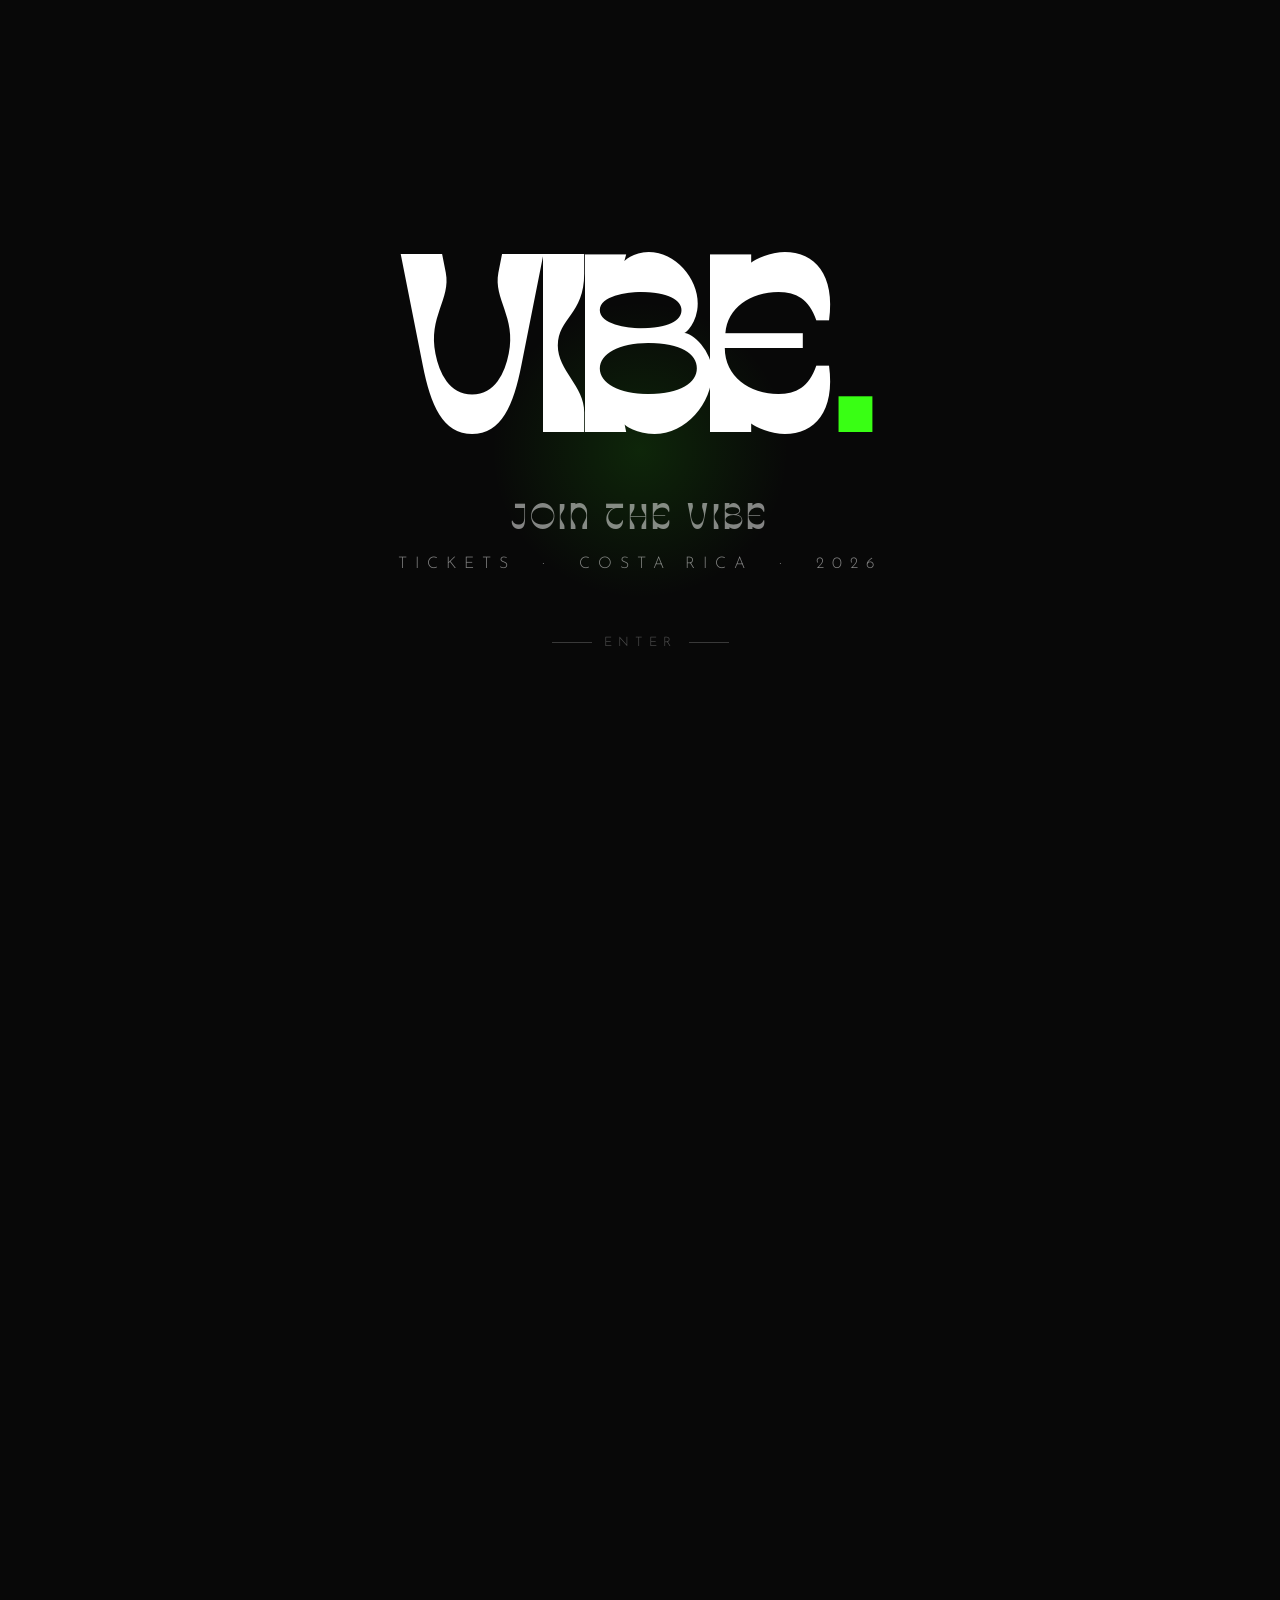
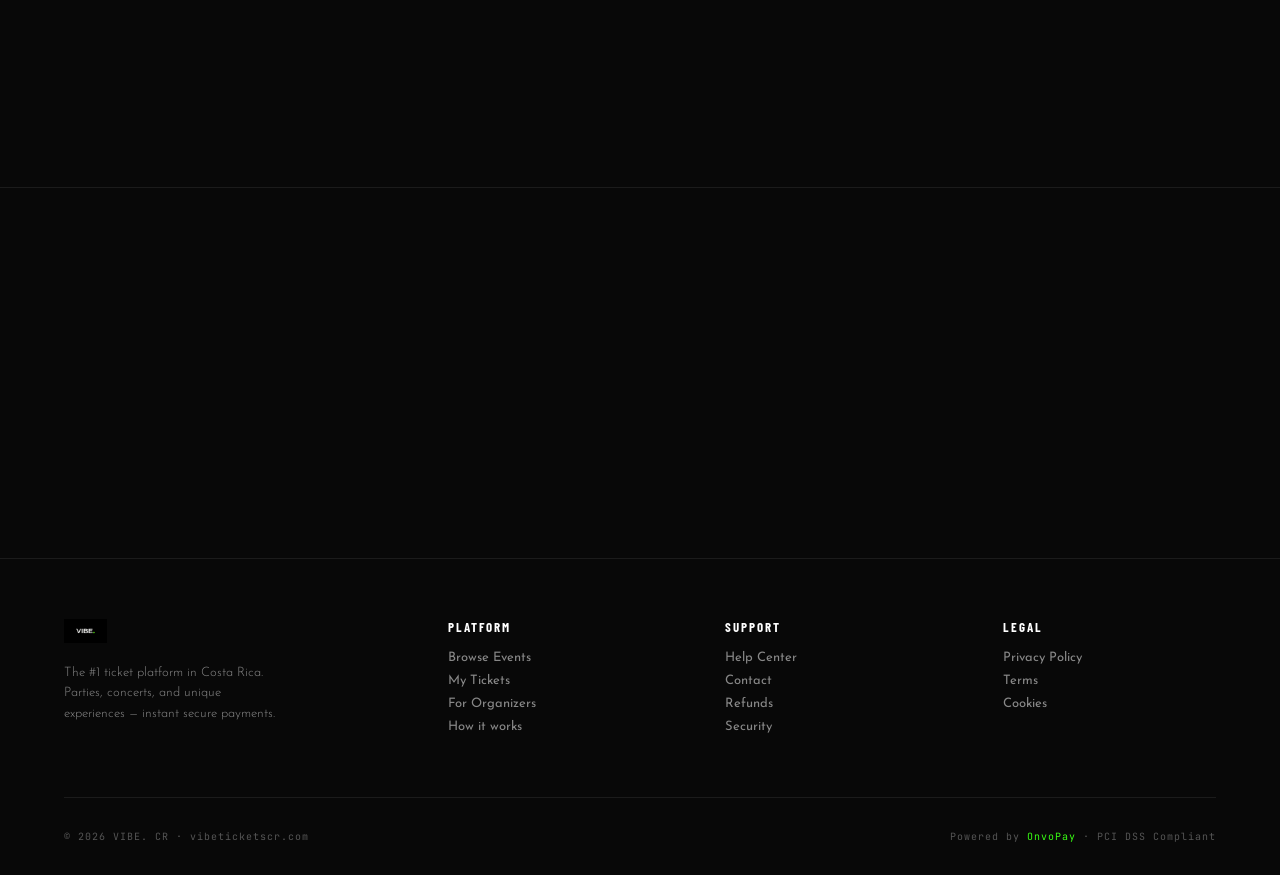
==== commit 4b25241f: "fix(mobile): responsive layout for iPhone 15/16/17 (393px) - Events grid → 1fr single column, featur" ====
--- a/vibe-v5.html
+++ b/vibe-v5.html
@@ -7,6 +7,7 @@
 <link rel="preconnect" href="https://fonts.googleapis.com"/>
 <link href="https://fonts.googleapis.com/css2?family=Barlow+Condensed:ital,wght@0,300;0,400;0,600;0,700;0,800;0,900;1,700;1,800&family=Barlow:wght@300;400;500;600&family=JetBrains+Mono:wght@400;700&family=Josefin+Sans:ital,wght@0,100;0,200;0,300;0,400;0,600;0,700;1,100;1,300&family=Unbounded:wght@900&display=swap" rel="stylesheet"/>
 <link rel="stylesheet" href="css/styles.css"/>
+<script src="js/config.js"></script>
 </head>
 <body>
 
@@ -170,7 +171,7 @@
     </div>
 
     <!-- FLYER CAROUSEL -->
-    <div style="overflow:hidden;margin:0 -64px 32px;position:relative;">
+    <div class="flyer-carousel-wrap" style="overflow:hidden;margin:0 -64px 32px;position:relative;">
       <div id="flyer-track" style="display:flex;gap:16px;width:max-content;animation:ticker 30s linear infinite;">
       </div>
     </div>
@@ -663,391 +664,7 @@
   </div>
 </div>
 
-<script>
-var RAWDEO_B64 = "public/images/rawdeo.jpg";
-var QR_B64 = "public/images/qr.svg";
-
-var MANSITA_B64 = "public/images/mansita.jpg";
-var KARLO_B64 = "public/images/karlo.jpg";
-var RETANA_B64 = "public/images/retana.jpg";
-
-var EVENTS = {
-  mansita:{name:"MANSITA",sub:"Apr 4 · JW Marriott Guanacaste",date:"April 4, 2026",place:"JW Marriott Guanacaste Beach",price:10,priceCRC:5000,isMansita:true,
-    tiers:[
-      {id:"mansita-vibes",  name:"Mansita Vibes",    price:10,  priceCRC:5000,  capacity:200, sold:124, color:"#39ff14"},
-      {id:"mansita-vip",    name:"Mansita VIP",      price:20,  priceCRC:10000, capacity:50,  sold:38,  color:"#ffb800"},
-      {id:"mansita-cortesia",name:"Complimentary",        price:0,   priceCRC:0,     capacity:30,  sold:8,   color:"#ff6b35"}
-    ]
-  },
-  rawdeo:{name:"RAWDEO 2",sub:"Jun 6 · Pedregal · Karlo & Retana",date:"June 6, 2026",place:"Pedregal Event Center",price:20,priceCRC:10000,isRawdeo:true,
-    tiers:[
-      {id:"raw-earlybird",  name:"Raw Fitness Early Bird", price:20,  priceCRC:10000, capacity:200, sold:200, color:"#4488ff", soldout:true},
-      {id:"raw-tier1",      name:"Raw Fitness Tier 1",     price:40,  priceCRC:20000, capacity:400, sold:287, color:"#39ff14"},
-      {id:"raw-tier2",      name:"Raw Fitness Tier 2",     price:50,  priceCRC:25000, capacity:400, sold:142, color:"#ffb800"},
-      {id:"raw-vip",        name:"Raw Fitness VIP",        price:75,  priceCRC:37500, capacity:100, sold:61,  color:"#ff6b35"},
-      {id:"raw-cortesia",   name:"Complimentary",               price:0,   priceCRC:0,     capacity:50,  sold:18,  color:"#888"}
-    ]
-  },
-  noche:{name:"BLUE NIGHT CR",sub:"Jul 12 · San José",date:"Jul 12, 2026",place:"San José",price:35,priceCRC:17500,isRawdeo:false,
-    tiers:[
-      {id:"noche-general",  name:"General",   price:35, priceCRC:17500, capacity:300, sold:89,  color:"#39ff14"},
-      {id:"noche-vip",      name:"VIP",       price:65, priceCRC:32500, capacity:80,  sold:22,  color:"#ffb800"}
-    ]
-  },
-  golden:{name:"GOLDEN HOUR",sub:"Aug 2 · Guanacaste",date:"Aug 2, 2026",place:"Guanacaste",price:80,priceCRC:40000,isRawdeo:false,
-    tiers:[
-      {id:"golden-general", name:"General",   price:80,  priceCRC:40000, capacity:200, sold:44, color:"#39ff14"},
-      {id:"golden-vip",     name:"VIP Table", price:150, priceCRC:75000, capacity:30,  sold:12, color:"#ffb800"}
-    ]
-  },
-  underground:{name:"UNDERGROUND CR",sub:"Sep 19 · Escazú",date:"Sep 19, 2026",place:"Escazú",price:25,priceCRC:12500,isRawdeo:false,
-    tiers:[
-      {id:"ug-general",     name:"General",   price:25, priceCRC:12500, capacity:400, sold:67, color:"#39ff14"}
-    ]
-  },
-  salsa:{name:"LATIN FEVER",sub:"Oct 4 · Heredia",date:"Oct 4, 2026",place:"Heredia",price:30,priceCRC:15000,isRawdeo:false,
-    tiers:[
-      {id:"salsa-general",  name:"General",   price:30, priceCRC:15000, capacity:300, sold:38, color:"#39ff14"},
-      {id:"salsa-vip",      name:"VIP",       price:55, priceCRC:27500, capacity:50,  sold:11, color:"#ffb800"}
-    ]
-  },
-  fitness:{name:"RAW OPEN BOX",sub:"Nov 8 · San José",date:"Nov 8, 2026",place:"San José",price:20,priceCRC:10000,isRawdeo:false,
-    tiers:[
-      {id:"fit-general",    name:"General",   price:20, priceCRC:10000, capacity:200, sold:28, color:"#39ff14"}
-    ]
-  },
-  nye:{name:"NYE GALA 2026",sub:"Dec 31 · San José",date:"Dec 31, 2026",place:"San José",price:120,priceCRC:60000,isRawdeo:false,
-    tiers:[
-      {id:"nye-general",    name:"General",   price:120, priceCRC:60000, capacity:200, sold:55, color:"#39ff14"},
-      {id:"nye-vip",        name:"VIP",       price:200, priceCRC:100000, capacity:50, sold:18, color:"#ffb800"},
-      {id:"nye-table",      name:"Table x4",  price:700, priceCRC:350000, capacity:20, sold:7,  color:"#ff6b35"}
-    ]
-  },
-};
-
-var tickets = [];
-var currentEvent = "rawdeo";
-var qty = 1;
-var payM = "card";
-
-// ─── PAGES ───
-function goPage(p) {
-  document.querySelectorAll(".page").forEach(function(x){ x.classList.remove("active"); });
-  document.getElementById("pg-" + p).classList.add("active");
-  window.scrollTo(0,0);
-  initFadeIns();
-}
-
-// ─── FADE IN OBSERVER ───
-function initFadeIns() {
-  var els = document.querySelectorAll(".fade-in:not(.visible)");
-  if ("IntersectionObserver" in window) {
-    var obs = new IntersectionObserver(function(entries) {
-      entries.forEach(function(e) {
-        if (e.isIntersecting) { e.target.classList.add("visible"); obs.unobserve(e.target); }
-      });
-    }, {threshold: 0.1});
-    els.forEach(function(el) { obs.observe(el); });
-  } else {
-    els.forEach(function(el) { el.classList.add("visible"); });
-  }
-}
-
-// ─── NAV SCROLL ───
-window.addEventListener("scroll", function() {
-  var nav = document.getElementById("main-nav");
-  if (window.scrollY > 20) { nav.classList.add("scrolled"); }
-  else { nav.classList.remove("scrolled"); }
-});
-
-function filterCat(el) {
-  document.querySelectorAll(".cat").forEach(function(c){ c.classList.remove("on"); });
-  el.classList.add("on");
-}
-
-// ─── CHECKOUT (opens event detail page) ───
-var currentTier = null;
-var discountApplied = false;
-var discountPct = 0;
-function openCheckout(evKey) {
-  discountApplied = false; discountPct = 0;
-  var di = document.getElementById('discount-input');
-  var dm = document.getElementById('discount-msg');
-  if (di) { di.value = ''; di.disabled = false; }
-  if (dm) { dm.style.display = 'none'; dm.textContent = ''; }
-  currentEvent = evKey || "rawdeo";
-  qty = 1;
-  payM = "card";
-  currentTier = null;
-  goPage("event-detail");
-  renderTiers();
-  updWidget();
-  document.querySelectorAll(".pay-panel").forEach(function(p){ p.classList.remove("show"); });
-  document.getElementById("pp-card").classList.add("show");
-  document.querySelectorAll(".pay-opt").forEach(function(o){ o.classList.remove("on"); });
-  document.querySelector(".pay-opt").classList.add("on");
-}
-
-function selectTier(tierId) {
-  var ev = EVENTS[currentEvent];
-  var tier = ev.tiers.find(function(t){ return t.id === tierId; });
-  if (!tier || tier.soldout) return;
-  currentTier = tier;
-  // Update UI
-  document.querySelectorAll(".tier-option").forEach(function(el){
-    el.classList.toggle("selected", el.dataset.tierId === tierId);
-  });
-  // Update price display
-  var priceEl = document.getElementById("ed-price");
-  var noteEl  = document.getElementById("ed-price-note");
-  if (priceEl) priceEl.textContent = tier.price === 0 ? "Free" : "$" + tier.price;
-  if (noteEl)  noteEl.textContent  = tier.price === 0 ? "Complimentary" : "per ticket · incl. service fee";
-  updTotals();
-}
-
-function updTotals() {
-  var ev = EVENTS[currentEvent];
-  var tier = currentTier || (ev.tiers ? ev.tiers[0] : ev);
-  var price = tier.price !== undefined ? tier.price : ev.price;
-  var priceCRC = tier.priceCRC !== undefined ? tier.priceCRC : ev.priceCRC;
-  if (discountApplied && discountPct > 0) { price = price * (1 - discountPct/100); priceCRC = priceCRC * (1 - discountPct/100); }
-  var t = qty * price;
-  var tc = qty * priceCRC;
-  var disp = payM === "sinpe" ? "₡" + Math.round(tc).toLocaleString() : (price === 0 ? "Free" : "$" + t.toFixed(2).replace(/\.00$/,''));
-  var lbl = qty + " ticket" + (qty > 1 ? "s" : "");
-  var sinpeAmt = document.getElementById("sinpe-amt");
-  if (sinpeAmt) sinpeAmt.textContent = "📲 ₡" + tc.toLocaleString() + " → 7019-8460";
-  var totalEl = document.getElementById("ed-total");
-  if (totalEl) totalEl.textContent = disp;
-  var lblEl = document.getElementById("ed-qty-label");
-  if (lblEl) lblEl.textContent = lbl;
-}
-
-function renderTiers() {
-  var ev = EVENTS[currentEvent];
-  var container = document.getElementById("tier-selector");
-  if (!container) return;
-  if (!ev.tiers || ev.tiers.length === 0) {
-    container.innerHTML = "";
-    return;
-  }
-  container.innerHTML = ev.tiers.filter(function(t){ return !(t.price === 0 && t.id && t.id.indexOf('cortesia') !== -1); }).map(function(t){
-    var avail = t.capacity - t.sold;
-    var availText = t.soldout || avail <= 0 ? "Sold out" : "Available";
-    var availColor = t.soldout || avail <= 0 ? "#ff4444" : (avail <= 20 ? "#ffb800" : "var(--gray)");
-    var priceText = t.price === 0 ? "<span style='color:var(--gray);font-size:14px'>Gratis</span>" : "<span style='color:var(--green)'>" + (t.soldout||avail<=0 ? "<span style='color:#ff4444'>$"+t.price+"</span>" : "$"+t.price) + "</span>";
-    return '<div class="tier-option' + (t.soldout||avail<=0?" soldout":"") + '" data-tier-id="'+t.id+'" onclick="selectTier(\''+t.id+'\')">'
-      +'<div class="tier-left">'
-      +'<div class="tier-dot" style="background:'+t.color+'"></div>'
-      +'<div><div class="tier-name">'+t.name+'</div>'
-      +'<div class="tier-cap" style="color:'+availColor+'">'+availText+'</div></div>'
-      +'</div>'
-      +(t.soldout||avail<=0 ? '<span class="tier-soldout-badge">SOLD OUT</span>' : '<div class="tier-price">'+priceText+'</div>')
-      +'</div>';
-  }).join("");
-  // Auto-select first available tier
-  var firstAvail = ev.tiers.find(function(t){ return !t.soldout && (t.capacity - t.sold) > 0; });
-  if (firstAvail) selectTier(firstAvail.id);
-}
-
-function addToAppleWallet() {
-  // In production this calls the backend to generate a .pkpass file
-  alert("🍎 Apple Wallet\n\nIn the production version with Onvo Tix, your ticket downloads as a .pkpass file that is automatically added to your Apple Wallet.\n\nFor now, your ticket arrives by email with the QR code.");
-}
-
-// ─── QUANTITY ───
-function chQ(d) {
-  qty = Math.max(1, Math.min(10, qty + d));
-  document.getElementById("ed-q").textContent = qty;
-  updTotals();
-}
-
-// ─── PAYMENT METHOD ───
-function selPay(m, el) {
-  payM = m;
-  document.querySelectorAll(".pay-opt").forEach(function(o){ o.classList.remove("on"); });
-  el.classList.add("on");
-  document.querySelectorAll(".pay-panel").forEach(function(p){ p.classList.remove("show"); });
-  document.getElementById("pp-" + m).classList.add("show");
-  updTotals();
-}
-
-// ─── UPDATE WIDGET ───
-function updWidget() {
-  var ev = EVENTS[currentEvent];
-  // Update hero image
-  var heroImg = document.getElementById("ed-hero-img");
-  if (heroImg) {
-    if (ev.isMansita) heroImg.src = MANSITA_B64;
-    else if (ev.isRawdeo) heroImg.src = RAWDEO_B64;
-    else heroImg.src = RAWDEO_B64;
-  }
-  var heroTitle = document.getElementById("ed-hero-title");
-  if (heroTitle) heroTitle.textContent = ev.name;
-  var heroSub = document.getElementById("ed-hero-sub");
-  if (heroSub) heroSub.textContent = ev.sub;
-  var wEvt = document.getElementById("ed-widget-event-name");
-  if (wEvt) wEvt.textContent = ev.name;
-  var wSub = document.getElementById("ed-widget-sub-text");
-  if (wSub) wSub.textContent = ev.sub.toUpperCase();
-  var wDate = document.getElementById("ed-info-date");
-  if (wDate) wDate.textContent = ev.date;
-  var wPlace = document.getElementById("ed-info-place");
-  if (wPlace) wPlace.textContent = ev.place;
-  // Render tiers
-  renderTiers();
-  updTotals();
-  updateLineup(ev);
-}
-
-function updateLineup(ev) {
-  var lineupSection = document.getElementById("ed-lineup-section");
-  if (!lineupSection) return;
-  var html = "";
-  html += '<div class="section-eyebrow">Confirmed artists</div>';
-  if (ev.isMansita) {
-    html += '<div class="ed-dj-card fade-in visible">';
-    html += '<div style="width:72px;height:72px;border-radius:50%;background:linear-gradient(135deg,#ff6b35,#f7931e);display:flex;align-items:center;justify-content:center;font-size:28px;flex-shrink:0;">🎤</div>';
-    html += '<div><div class="ed-dj-role">DJ &middot; MAIN ACT</div><div class="ed-dj-name">JESSI G.</div>';
-    html += '<div class="ed-dj-desc">One of Costa Rica&#39;s most sought-after DJs, known for her infectious energy and sets that keep dance floors moving all night.</div></div>';
-    html += '</div>';
-    html += '<div class="ed-dj-card fade-in visible">';
-    html += '<div style="width:72px;height:72px;border-radius:50%;background:linear-gradient(135deg,#c0392b,#e74c3c);display:flex;align-items:center;justify-content:center;font-size:28px;flex-shrink:0;">🎧</div>';
-    html += '<div><div class="ed-dj-role">DJ &middot; SPECIAL SET</div><div class="ed-dj-name">CELE ARABAL</div>';
-    html += '<div class="ed-dj-desc">With a signature style blending deep house and Latin rhythms, Cele Arabal delivers unforgettable sunset sessions on the Guanacaste coast.</div></div>';
-    html += '</div>';
-  } else if (ev.isRawdeo) {
-    html += '<div class="ed-dj-card fade-in visible">';
-    html += '<img class="ed-dj-img" src="' + KARLO_B64 + '" alt="Karlo"/>';
-    html += '<div><div class="ed-dj-role">DJ &middot; Main Set</div><div class="ed-dj-name">KARLO</div>';
-    html += '<div class="ed-dj-desc">One of the most recognized DJs in the Costa Rican electronic scene, known for his high-energy sets blending tech house and minimal.</div></div>';
-    html += '</div>';
-    html += '<div class="ed-dj-card fade-in visible">';
-    html += '<img class="ed-dj-img" src="' + RETANA_B64 + '" alt="Retana"/>';
-    html += '<div><div class="ed-dj-role">DJ &middot; Special Set</div><div class="ed-dj-name">RETANA</div>';
-    html += '<div class="ed-dj-desc">With a unique style mixing deep grooves and hypnotic melodies, RETANA has conquered dance floors across Costa Rica.</div></div>';
-    html += '</div>';
-  } else {
-    html += '<p style="color:var(--gray);font-size:14px;margin-top:8px;">Lineup to be announced.</p>';
-  }
-  lineupSection.innerHTML = html;
-}
-// ─── PAY ───
-function doPay() {
-  var btn = document.getElementById("ed-buy-btn");
-  btn.textContent = "⏳ Processing...";
-  btn.disabled = true;
-  setTimeout(function() {
-    var ev = EVENTS[currentEvent];
-    var tier = currentTier || (ev.tiers ? ev.tiers.find(function(t){return !t.soldout&&(t.capacity-t.sold)>0;})||ev.tiers[0] : ev);
-    var price = tier.price !== undefined ? tier.price : ev.price;
-    var priceCRC = tier.priceCRC !== undefined ? tier.priceCRC : ev.priceCRC;
-    var t = qty * price;
-    var tc = qty * priceCRC;
-    var code = "VB-" + Math.random().toString(36).substring(2,8).toUpperCase();
-    var totalStr = price === 0 ? "Complimentary" : (payM === "sinpe" ? "₡" + tc.toLocaleString() : "$" + t);
-    var tierName = tier.name || "General";
-
-    document.getElementById("suc-event-name").textContent = ev.name;
-    document.getElementById("suc-ev-name").textContent = ev.name;
-    document.getElementById("suc-date").textContent = ev.date;
-    document.getElementById("suc-place").textContent = ev.place;
-    document.getElementById("suc-qty").textContent = qty + " ticket" + (qty > 1 ? "s" : "") + " · " + tierName;
-    document.getElementById("suc-total").textContent = totalStr;
-    document.getElementById("suc-code").textContent = code;
-
-    tickets.push({
-      ev: ev.name, date: ev.date, place: ev.place,
-      qty: qty + " ticket" + (qty > 1 ? "s" : ""),
-      total: totalStr, code: code, tier: tierName,
-      isRawdeo: ev.isRawdeo, isMansita: ev.isMansita
-    });
-
-    // Show Apple Wallet button after purchase
-    var walletSection = document.getElementById("apple-wallet-section");
-    if (walletSection) walletSection.style.display = "block";
-
-    btn.textContent = "🔒 Complete purchase";
-    btn.disabled = false;
-    document.getElementById("success-overlay").classList.add("show");
-  }, 1800);
-}
-
-// ─── CLOSE SUCCESS ───
-function closeSuccess() {
-  var ov = document.getElementById("success-overlay");
-  if(ov) ov.classList.remove("show");
-}
-
-// ─── MY TICKETS ───
-function renderTickets() {
-  var c = document.getElementById("mt-content");
-  if (!tickets.length) {
-    c.innerHTML = '<div class="mt-empty"><div class="mt-empty-icon">🎟</div><div class="mt-empty-title">No tickets yet</div><div class="mt-empty-sub">Buy your first ticket and it will show up here</div></div>';
-    var btn = document.createElement("button");
-    btn.className = "btn-primary";
-    btn.style = "margin: 0 auto; display: block;";
-    btn.textContent = "View events";
-    btn.onclick = function() { goPage("home"); };
-    c.querySelector(".mt-empty").appendChild(btn);
-    return;
-  }
-  var html = '<div class="mt-grid">';
-  tickets.forEach(function(t) {
-    var imgHtml = t.isRawdeo
-      ? '<img src="' + RAWDEO_B64 + '" alt="event" style="width:100%;height:100%;object-fit:cover;"/>'
-      : t.isMansita
-      ? '<img src="' + MANSITA_B64 + '" alt="event" style="width:100%;height:100%;object-fit:cover;"/>'
-      : '<div style="width:100%;height:100%;background:var(--bg4);display:flex;align-items:center;justify-content:center;font-size:36px;">🎟</div>';
-    html += '<div class="mt-card">';
-    html += '<div class="mt-card-banner">' + imgHtml + '</div>';
-    html += '<div class="mt-card-body">';
-    html += '<div class="mt-card-name">' + t.ev + '</div>';
-    html += '<div class="mt-card-sub">' + t.date + ' · ' + t.place + '</div>';
-    html += '<div class="mt-card-divider"></div>';
-    html += '<div class="mt-card-qr-row">';
-    html += '<div class="mt-card-qr"><img src="' + QR_B64 + '" alt="QR"/></div>';
-    html += '<div class="mt-card-info">';
-    html += '<div class="mt-info-row"><span class="mt-info-k">Tickets</span><span class="mt-info-v">' + t.qty + '</span></div>';
-    html += '<div class="mt-info-row"><span class="mt-info-k">Total</span><span class="mt-info-v">' + t.total + '</span></div>';
-    html += '<div class="mt-code">' + t.code + '</div>';
-    html += '<button onclick="addToAppleWallet()" style="margin-top:12px;width:100%;background:#000;border:none;border-radius:10px;padding:11px;display:flex;align-items:center;justify-content:center;gap:8px;cursor:pointer;"><svg width="18" height="18" viewBox="0 0 24 24" fill="white"><path d="M18.71 19.5c-.83 1.24-1.71 2.45-3.05 2.47-1.34.03-1.77-.79-3.29-.79-1.53 0-2 .77-3.27.82-1.31.05-2.3-1.32-3.14-2.53C4.25 17 2.94 12.45 4.7 9.39c.87-1.52 2.43-2.48 4.12-2.51 1.28-.02 2.5.87 3.29.87.78 0 2.26-1.07 3.8-.91.65.03 2.47.26 3.64 1.98-.09.06-2.17 1.28-2.15 3.81.03 3.02 2.65 4.03 2.68 4.04-.03.07-.42 1.44-1.38 2.83M13 3.5c.73-.83 1.94-1.46 2.94-1.5.13 1.17-.34 2.35-1.04 3.19-.69.85-1.83 1.51-2.95 1.42-.15-1.15.41-2.35 1.05-3.11z"/></svg><span style="color:white;font-family:\'Barlow\',sans-serif;font-size:13px;font-weight:500;">Add to Apple Wallet</span></button>';
-    html += '</div></div></div></div>';
-  });
-  html += '</div>';
-  c.innerHTML = html;
-}
-
-
-// ════════════════════════════════
-// DASHBOARD
-// ════════════════════════════════
-
-
-// ─── SPLASH ───
-function enterSite(){
-  var splash = document.getElementById("splash");
-  if(!splash) return;
-  splash.classList.add("hide");
-  setTimeout(function(){ splash.style.display = "none"; }, 900);
-}
-// Auto-dismiss after 5 seconds if user doesn't click
-setTimeout(function(){
-  var splash = document.getElementById("splash");
-  if(splash && !splash.classList.contains("hide")) enterSite();
-}, 5000);
-// ─── INIT ───
-window.addEventListener("DOMContentLoaded", function() {
-  initFadeIns();
-  // Trigger fade for initially visible elements
-  setTimeout(function() {
-    document.querySelectorAll(".fade-in").forEach(function(el) {
-      var rect = el.getBoundingClientRect();
-      if (rect.top < window.innerHeight) { el.classList.add("visible"); }
-    });
-  }, 100);
-});
-</script>
+<script src="js/app.js"></script>
 
 
 
@@ -1375,227 +992,6 @@
   </div>
 </div>
 
-<script data-cfasync="false" src="/cdn-cgi/scripts/5c5dd728/cloudflare-static/email-decode.min.js"></script><script>
-
-
-// ─── FLYER CAROUSEL ───
-function initFlyerCarousel() {
-  var track = document.getElementById('flyer-track');
-  if (!track) return;
-  var slides = [
-    {evKey:'rawdeo',      name:'RAWDEO 2',      date:'JUN 6 2026',  bg:'#0a1a05', color:'#39ff14', useImg:'rawdeo'},
-    {evKey:'mansita',     name:'MANSITA',        date:'APR 4 2026',  bg:'#1a0a05', color:'#ffb800', useImg:'mansita'},
-    {evKey:'noche',       name:'BLUE NIGHT CR',  date:'JUL 12 2026', bg:'#05051a', color:'#4488ff', useImg:''},
-    {evKey:'golden',      name:'GOLDEN HOUR',    date:'AUG 2 2026',  bg:'#1a1005', color:'#ffb800', useImg:''},
-    {evKey:'underground', name:'UNDERGROUND CR', date:'SEP 19 2026', bg:'#0a0a1a', color:'#888',    useImg:''},
-    {evKey:'salsa',       name:'LATIN FEVER',    date:'OCT 4 2026',  bg:'#1a0505', color:'#ff6b35', useImg:''},
-    {evKey:'nye',         name:'NYE GALA 2026',  date:'DEC 31 2026', bg:'#0d0d0d', color:'#ffffff', useImg:''}
-  ];
-  var all = slides.concat(slides);
-  var frag = document.createDocumentFragment();
-  all.forEach(function(s) {
-    var div = document.createElement('div');
-    div.className = 'flyer-slide';
-    div.setAttribute('data-ev', s.evKey);
-    if (s.useImg === 'rawdeo' && typeof RAWDEO_B64 !== 'undefined') {
-      var img = document.createElement('img');
-      img.src = RAWDEO_B64;
-      img.alt = s.name;
-      img.style.cssText = 'width:100%;height:100%;object-fit:cover;';
-      div.appendChild(img);
-    } else if (s.useImg === 'mansita' && typeof MANSITA_B64 !== 'undefined') {
-      var img2 = document.createElement('img');
-      img2.src = MANSITA_B64;
-      img2.alt = s.name;
-      img2.style.cssText = 'width:100%;height:100%;object-fit:cover;';
-      div.appendChild(img2);
-    } else {
-      div.style.background = s.bg;
-      div.style.display = 'flex';
-      div.style.flexDirection = 'column';
-      div.style.alignItems = 'center';
-      div.style.justifyContent = 'center';
-      div.style.gap = '8px';
-      var nm = document.createElement('div');
-      nm.className = 'fp-name';
-      nm.style.color = s.color;
-      nm.textContent = s.name;
-      var dt = document.createElement('div');
-      dt.className = 'fp-date';
-      dt.textContent = s.date;
-      div.appendChild(nm);
-      div.appendChild(dt);
-    }
-    frag.appendChild(div);
-  });
-  track.appendChild(frag);
-  track.addEventListener('click', function(e) {
-    var slide = e.target.closest('.flyer-slide');
-    if (slide) openCheckout(slide.getAttribute('data-ev'));
-  });
-}
-document.addEventListener('DOMContentLoaded', function(){ initFlyerCarousel(); });
-
-
-
-// ─── EVENT CARD COUNTDOWNS ───
-var eventDates = {
-  mansita:     new Date('April 4, 2026 20:00:00'),
-  rawdeo:      new Date('June 6, 2026 20:00:00'),
-  noche:       new Date('Jul 12, 2026 20:00:00'),
-  golden:      new Date('Aug 2, 2026 20:00:00'),
-  underground: new Date('Sep 19, 2026 20:00:00'),
-  salsa:       new Date('Oct 4, 2026 20:00:00'),
-  nye:         new Date('Dec 31, 2026 20:00:00'),
-};
-function updateCardCountdowns() {
-  var now = new Date().getTime();
-  Object.keys(eventDates).forEach(function(key) {
-    var diff = eventDates[key].getTime() - now;
-    var dEl = document.getElementById('ev-cd-' + key + '-d');
-    if (!dEl) return;
-    if (diff <= 0) {
-      dEl.textContent = '00';
-      document.getElementById('ev-cd-' + key + '-h').textContent = '00';
-      document.getElementById('ev-cd-' + key + '-m').textContent = '00';
-      document.getElementById('ev-cd-' + key + '-s').textContent = '00';
-      return;
-    }
-    var d = Math.floor(diff / (1000 * 60 * 60 * 24));
-    var h = Math.floor((diff % (1000 * 60 * 60 * 24)) / (1000 * 60 * 60));
-    var m = Math.floor((diff % (1000 * 60 * 60)) / (1000 * 60));
-    var s = Math.floor((diff % (1000 * 60)) / 1000);
-    dEl.textContent = String(d).padStart(2, '0');
-    document.getElementById('ev-cd-' + key + '-h').textContent = String(h).padStart(2, '0');
-    document.getElementById('ev-cd-' + key + '-m').textContent = String(m).padStart(2, '0');
-    document.getElementById('ev-cd-' + key + '-s').textContent = String(s).padStart(2, '0');
-  });
-}
-setInterval(updateCardCountdowns, 1000);
-document.addEventListener('DOMContentLoaded', updateCardCountdowns);
-function submitOrgRequest(){
-  alert('Request sent! The VIBE. team will contact you within 24 hours.');
-}
-function filterEvents(q) {
-  var cards = document.querySelectorAll('#events-grid-wrap .ev-card');
-  var query = q.toLowerCase().trim();
-  cards.forEach(function(card) {
-    var name = card.querySelector('.ev-card-name');
-    var meta = card.querySelector('.ev-card-meta');
-    var text = ((name ? name.textContent : '') + ' ' + (meta ? meta.textContent : '')).toLowerCase();
-    card.style.display = (!query || text.indexOf(query) !== -1) ? '' : 'none';
-  });
-}
-var DISCOUNT_CODES = { 'VIBE10': 10, 'RAWDEO20': 20, 'VIP15': 15 };
-function applyDiscount() {
-  var code = document.getElementById('discount-input').value.trim().toUpperCase();
-  var msg = document.getElementById('discount-msg');
-  msg.style.display = 'block';
-  if (!code) { msg.style.color = '#ff4444'; msg.textContent = 'Enter a discount code.'; return; }
-  if (discountApplied) { msg.style.color = '#ffb800'; msg.textContent = 'A discount is already applied.'; return; }
-  if (DISCOUNT_CODES[code]) {
-    discountPct = DISCOUNT_CODES[code];
-    discountApplied = true;
-    msg.style.color = 'var(--green)';
-    msg.textContent = '✓ ' + discountPct + '% discount applied!';
-    document.getElementById('discount-input').disabled = true;
-    updTotals();
-  } else {
-    msg.style.color = '#ff4444';
-    msg.textContent = 'Invalid code. Try again.';
-  }
-}
-function selectCurrency(type) {
-  document.querySelectorAll('.currency-opt').forEach(function(el){ el.classList.remove('on'); });
-  document.getElementById('curr-' + type).classList.add('on');
-  var detail = document.getElementById('currency-both-detail');
-  if (type === 'both') {
-    detail.classList.add('show');
-  } else {
-    detail.classList.remove('show');
-  }
-}
-
-function toggleMenu() {
-  document.getElementById('menu-drawer').classList.toggle('open');
-  document.getElementById('menu-overlay').classList.toggle('show');
-}
-function closeMenu() {
-  document.getElementById('menu-drawer').classList.remove('open');
-  document.getElementById('menu-overlay').classList.remove('show');
-}
-function openSupportChat() {
-  document.getElementById('support-panel').classList.add('show');
-}
-
-// ─── LOGIN TOGGLE ───
-var loginIsRegister = true;
-function toggleLoginMode() {
-  loginIsRegister = !loginIsRegister;
-  document.getElementById('login-register-fields').style.display = loginIsRegister ? 'block' : 'none';
-  document.getElementById('login-mode-title').textContent = loginIsRegister ? 'Create account' : 'Sign in';
-  document.getElementById('login-mode-sub').textContent = loginIsRegister ? 'JOIN THE VIBE. COMMUNITY' : 'WELCOME BACK';
-  document.getElementById('login-submit-btn').textContent = loginIsRegister ? 'CREATE ACCOUNT' : 'SIGN IN';
-  document.getElementById('login-divider-text').textContent = loginIsRegister ? 'already have an account' : 'don\'t have an account';
-  document.getElementById('login-toggle-btn').textContent = loginIsRegister ? 'Sign in' : 'Create new account';
-}
-function submitLogin() {
-  var email = document.getElementById('login-email').value;
-  if (!email) { alert('Please enter your email address'); return; }
-  if (loginIsRegister) {
-    var name = document.getElementById('reg-firstname').value;
-    if (!name) { alert('Please enter your name'); return; }
-    document.getElementById('menu-username').textContent = (name + ' ' + (document.getElementById('reg-lastname1').value||'')).trim();
-    document.getElementById('menu-useremail').textContent = email;
-    document.getElementById('menu-avatar').textContent = name.charAt(0).toUpperCase() + (document.getElementById('reg-lastname1').value||'').charAt(0).toUpperCase();
-    document.getElementById('menu-auth-btn').innerHTML = '<svg width="15" height="15" viewBox="0 0 24 24" fill="none" stroke="currentColor" stroke-width="1.8" stroke-linecap="round" stroke-linejoin="round"><path d="M9 21H5a2 2 0 01-2-2V5a2 2 0 012-2h4"/><polyline points="16 17 21 12 16 7"/><line x1="21" y1="12" x2="9" y2="12"/></svg>Sign out';
-    document.getElementById('menu-auth-btn').onclick = function(){ closeMenu(); };
-  }
-  goPage('home');
-}
-
-// ─── SUPPORT WIDGET ───
-function toggleSupportPanel() {
-  document.getElementById('support-panel').classList.toggle('show');
-}
-function supportSelect(msg) {
-  addSupportMsg(msg, true);
-  document.getElementById('support-options').style.display = 'none';
-  document.getElementById('support-input-row').style.display = 'flex';
-  setTimeout(function(){
-    var replies = {
-      'I didn\'t receive my QR by email': 'Check your spam folder first. If it\'s not there, send us your order code (e.g. VB-XXXXXX) and we\'ll resend it right away.',
-      'Payment issue': 'Was the payment deducted from your account but you didn\'t receive the ticket? Send us the transaction code and we\'ll look into it.',
-      'I want to cancel my purchase': 'All sales are final per our T&C. If the event was cancelled by the organizer, we process the refund automatically. Can you tell us more about your case?'
-    };
-    var reply = replies[msg] || 'Got it! Leave us your question and we\'ll help you.';
-    addSupportMsg(reply, false);
-  }, 800);
-}
-function addSupportMsg(text, isUser) {
-  var msgs = document.getElementById('support-messages');
-  var div = document.createElement('div');
-  div.className = isUser ? 'support-user-msg' : 'support-msg';
-    div.innerHTML = '<div class="support-msg-text">' + text + '</div>';
-  msgs.appendChild(div);
-  msgs.scrollTop = msgs.scrollHeight;
-}
-function sendSupportMsg() {
-  var input = document.getElementById('support-input');
-  var text = input.value.trim();
-  if (!text) return;
-  addSupportMsg(text, true);
-  input.value = '';
-  setTimeout(function(){
-    addSupportMsg('Thanks for your message. A VIBE. agent will get back to you soon. You can also reach us directly on WhatsApp at +506 7019-8460.', false);
-  }, 1000);
-}
-function showEscalation() {
-  document.getElementById('support-options').style.display = 'none';
-  document.getElementById('support-escalate').style.display = 'flex';
-  document.getElementById('support-escalate').style.flexDirection = 'column';
-  document.getElementById('support-escalate').style.gap = '8px';
-}
-</script>
+<script data-cfasync="false" src="/cdn-cgi/scripts/5c5dd728/cloudflare-static/email-decode.min.js"></script>
 </body>
 </html>
--- a/css/styles.css
+++ b/css/styles.css
@@ -1028,3 +1028,109 @@
 }
 @keyframes splashIn{to{opacity:1;transform:translateY(0);}}
 @keyframes glowPulse{0%,100%{opacity:.6;transform:translate(-50%,-50%) scale(1);}50%{opacity:1;transform:translate(-50%,-50%) scale(1.2);}}
+
+/* ════════════════════════════════════════════════════════════════
+   MOBILE — iPhone 15 / 16 / 17  (≤ 430 px, 393 px target)
+   Overrides the 900px breakpoint where needed.
+   ════════════════════════════════════════════════════════════════ */
+@media(max-width:430px){
+
+  /* ── NAV ─────────────────────────────────────────────────────── */
+  .nav-btn-primary{padding:7px 12px;font-size:12px;letter-spacing:.5px;}
+
+  /* ── HERO ────────────────────────────────────────────────────── */
+  .hero-content{padding:120px 20px 48px;}
+  .hero-title{font-size:48px;letter-spacing:-2px;}
+  .hero-sub{font-size:13px;margin-bottom:28px;}
+  .hero-ctas{flex-direction:column;align-items:stretch;}
+  .hero-ctas .btn-primary,
+  .hero-ctas .btn-ghost{width:100%;text-align:center;}
+  /* Hero countdown — clear conflicting left+right from 900px rule */
+  .hero-countdown{left:0;right:0;top:72px;transform:none;padding:0 16px;width:100%;}
+  .cd-save{font-size:13px;letter-spacing:3px;}
+  .cd-date-line{font-size:15px;letter-spacing:2px;margin-bottom:14px;}
+  .cd-num{font-size:14px;}
+  .cd-nums-row{gap:6px;}
+  .cd-sep{font-size:20px;}
+
+  /* ── SECTIONS (general) ──────────────────────────────────────── */
+  section{padding:56px 20px;}
+  .section-title{font-size:36px;letter-spacing:-.5px;}
+
+  /* ── EVENTS SECTION ──────────────────────────────────────────── */
+  .events-header{flex-direction:column;align-items:flex-start;gap:10px;margin-bottom:24px;}
+  /* Flyer carousel: pull to edge */
+  .flyer-carousel-wrap{margin-left:-20px!important;margin-right:-20px!important;}
+  /* Single-column grid for mobile */
+  .events-grid{grid-template-columns:1fr;gap:2px;}
+  /* Featured MANSITA card: portrait removed, landscape instead */
+  .ev-card:first-child{
+    grid-column:span 1;
+    grid-row:span 1;
+    aspect-ratio:16/9;
+  }
+  .ev-card:first-child .ev-card-name{font-size:28px;}
+  /* All other cards: shorter portrait */
+  .ev-card{aspect-ratio:4/3;}
+  .ev-card-name{font-size:22px;}
+  .ev-card-content{padding:16px;}
+  .ev-card-tags{margin-bottom:8px;}
+
+  /* ── HOW IT WORKS ────────────────────────────────────────────── */
+  .how-grid{grid-template-columns:1fr;}
+  .how-step{padding:28px 20px;}
+
+  /* ── SOCIAL PROOF ────────────────────────────────────────────── */
+  /* already 1fr at 900px — just fix padding */
+  .proof-card{padding:24px 20px;}
+
+  /* ── NEWSLETTER ──────────────────────────────────────────────── */
+  .nl-right{flex-direction:column;gap:10px;}
+  .nl-btn{width:100%;}
+
+  /* ── FOOTER ──────────────────────────────────────────────────── */
+  footer{padding:40px 20px 24px;}
+  .footer-top{grid-template-columns:1fr;gap:28px;}
+  .footer-bottom{flex-direction:column;gap:8px;text-align:center;}
+
+  /* ── EVENT DETAIL ────────────────────────────────────────────── */
+  .ed-hero{height:55vh;}
+  .ed-title{font-size:40px;letter-spacing:-1px;}
+  .ed-body{padding:28px 20px;gap:32px;}
+  .ed-widget{padding:20px;position:static;} /* remove sticky on mobile */
+  .ed-price-val{font-size:40px;}
+  /* keep pay-methods at 3 cols — fits at 353px widget width */
+
+  /* ── ORGANIZER FORM (public pg-organizer) ────────────────────── */
+  .org-form{padding:24px 16px;}
+  .form-row{grid-template-columns:1fr;}
+
+  /* ── LOGIN PAGE ──────────────────────────────────────────────── */
+  .login-card{padding:32px 20px;}
+
+  /* ── SUCCESS OVERLAY ─────────────────────────────────────────── */
+  .success-card{padding:28px 20px;width:95%;border-radius:16px;}
+  .suc-title{font-size:38px;}
+  .suc-ticket{border-radius:12px;}
+  .suc-ticket-mid{flex-direction:column;align-items:flex-start;gap:12px;}
+  .suc-qr{width:80px;height:80px;}
+
+  /* ── MY TICKETS ──────────────────────────────────────────────── */
+  .mt-page{padding:80px 16px 40px;}
+  .mt-grid{grid-template-columns:1fr;}
+
+  /* ── SUPPORT PANEL ───────────────────────────────────────────── */
+  .support-panel{
+    right:0;bottom:0;
+    width:100%;
+    border-radius:20px 20px 0 0;
+    max-height:80vh;
+  }
+  .support-fab{right:16px;bottom:16px;}
+
+  /* ── MENU DRAWER ─────────────────────────────────────────────── */
+  .menu-drawer{width:100%;right:-100%;}
+
+  /* ── DASHBOARD LOGIN CARDS ───────────────────────────────────── */
+  .dash-login-card{width:calc(100% - 40px);padding:36px 24px;}
+}
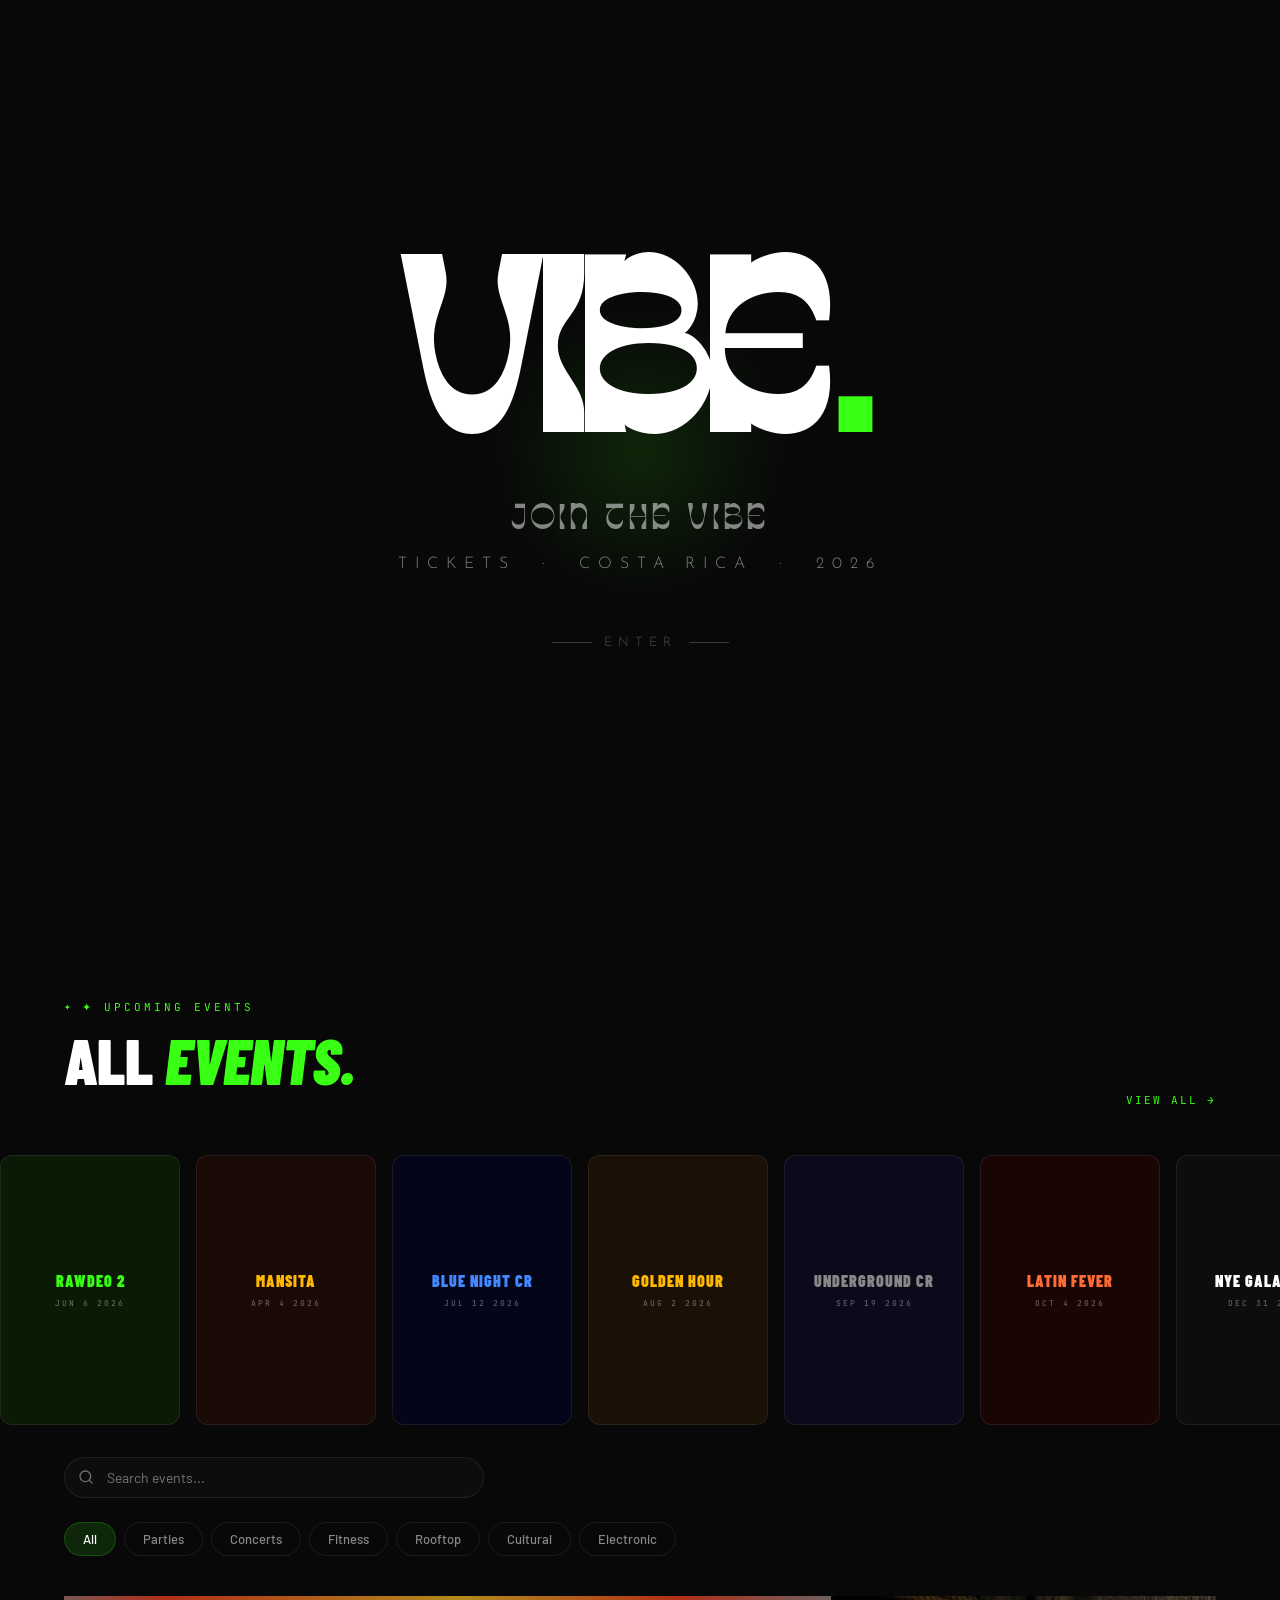
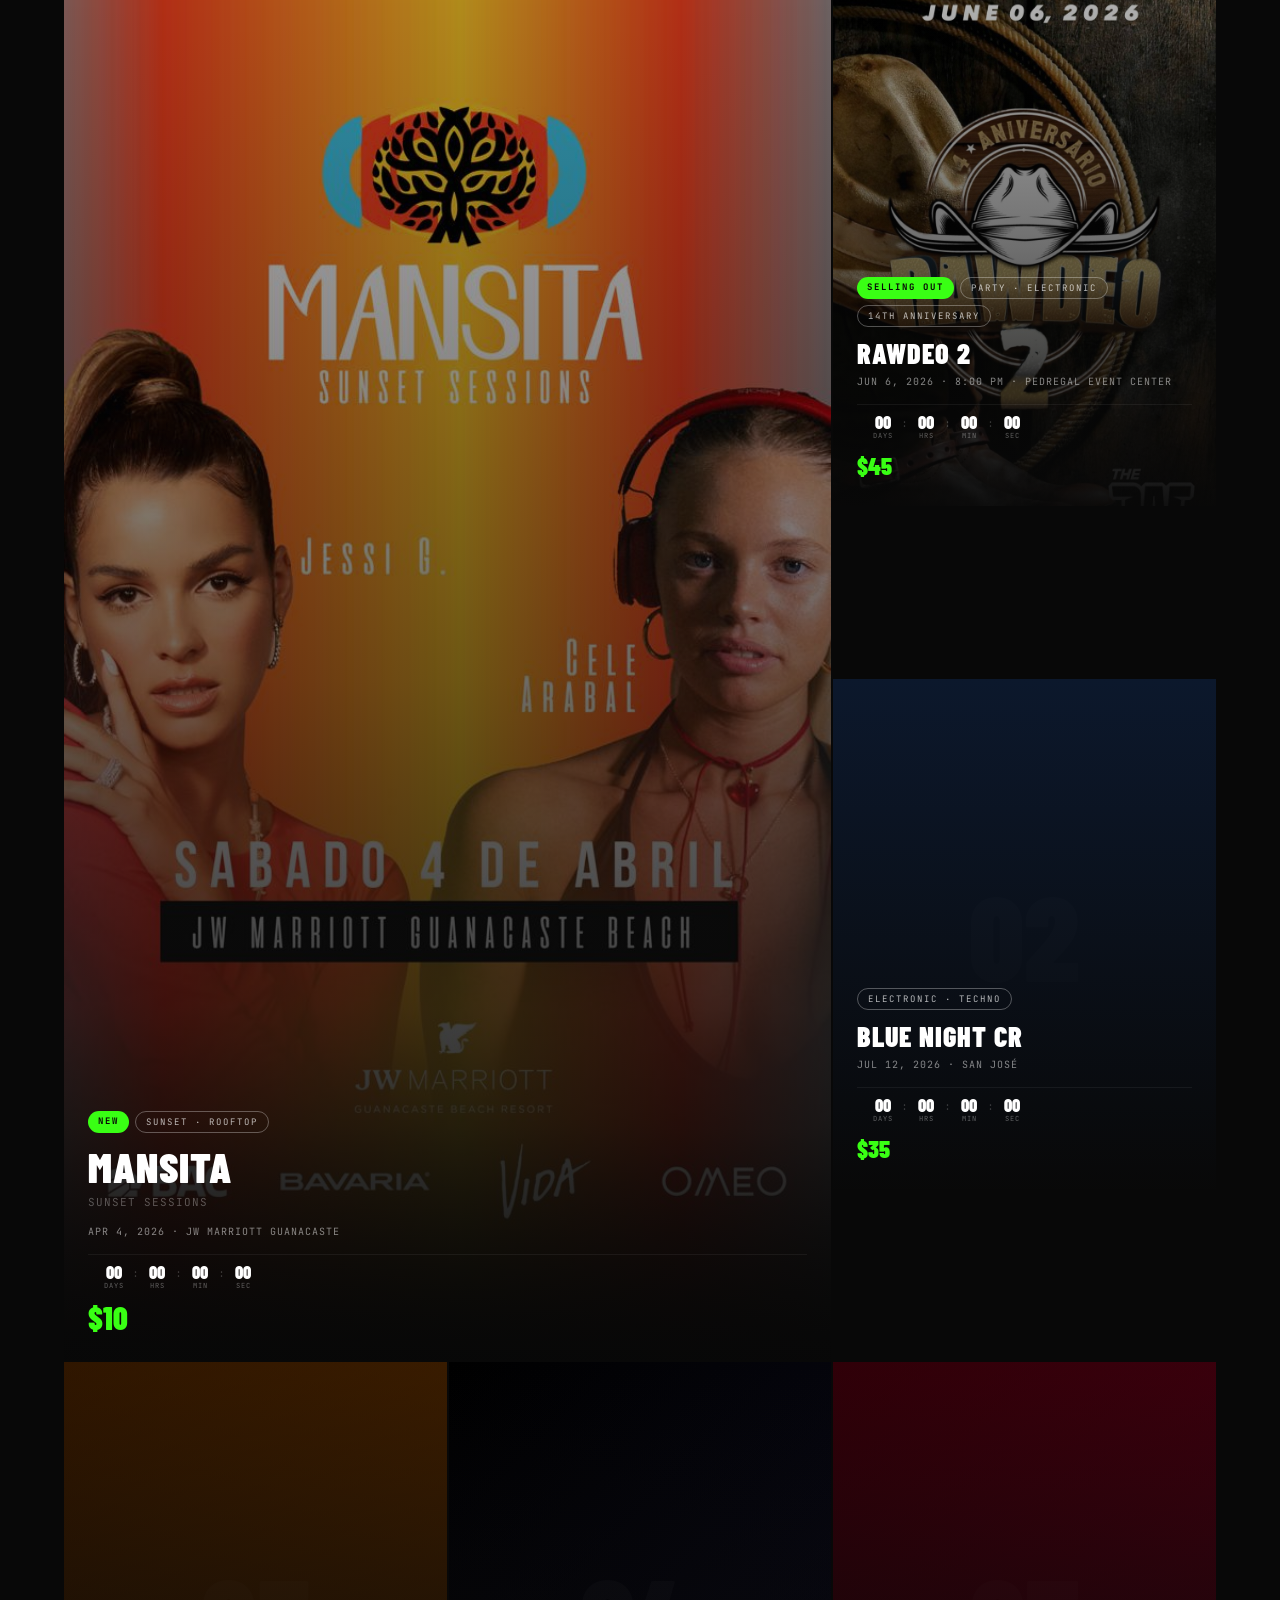
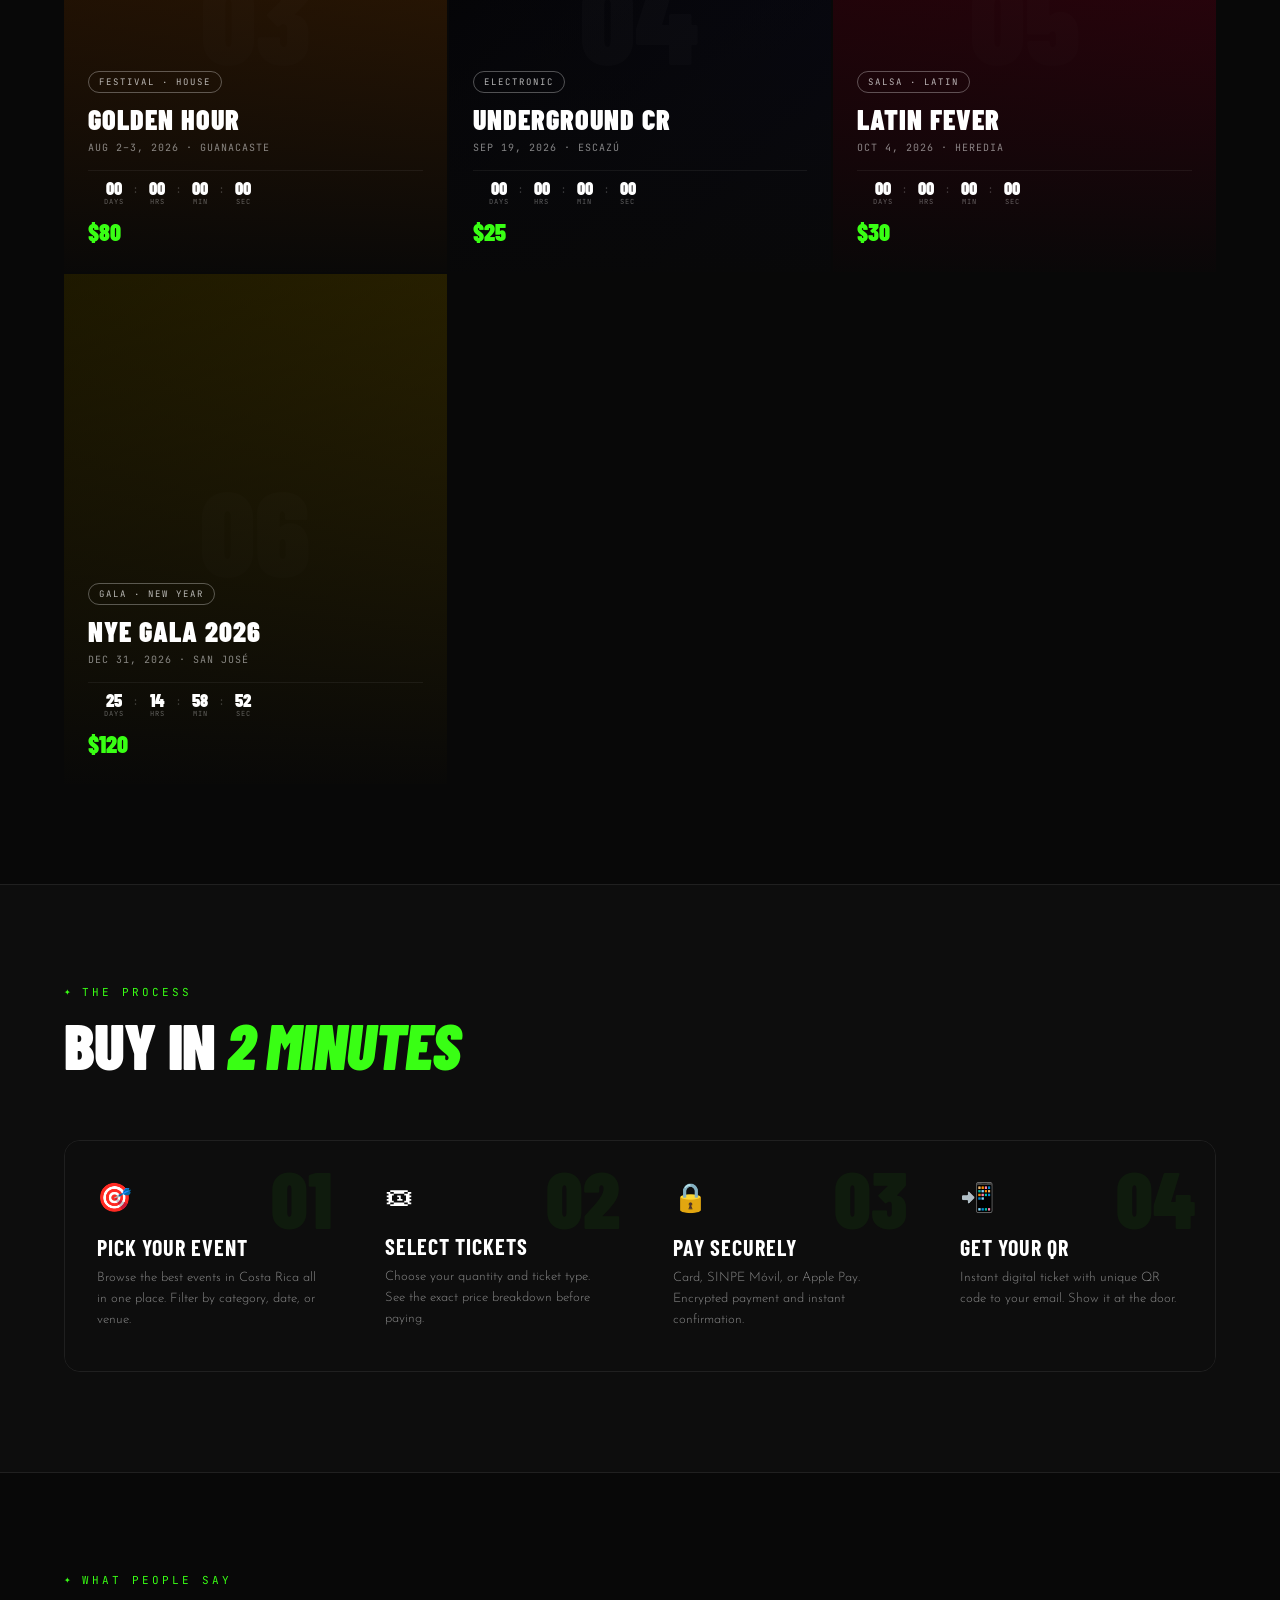
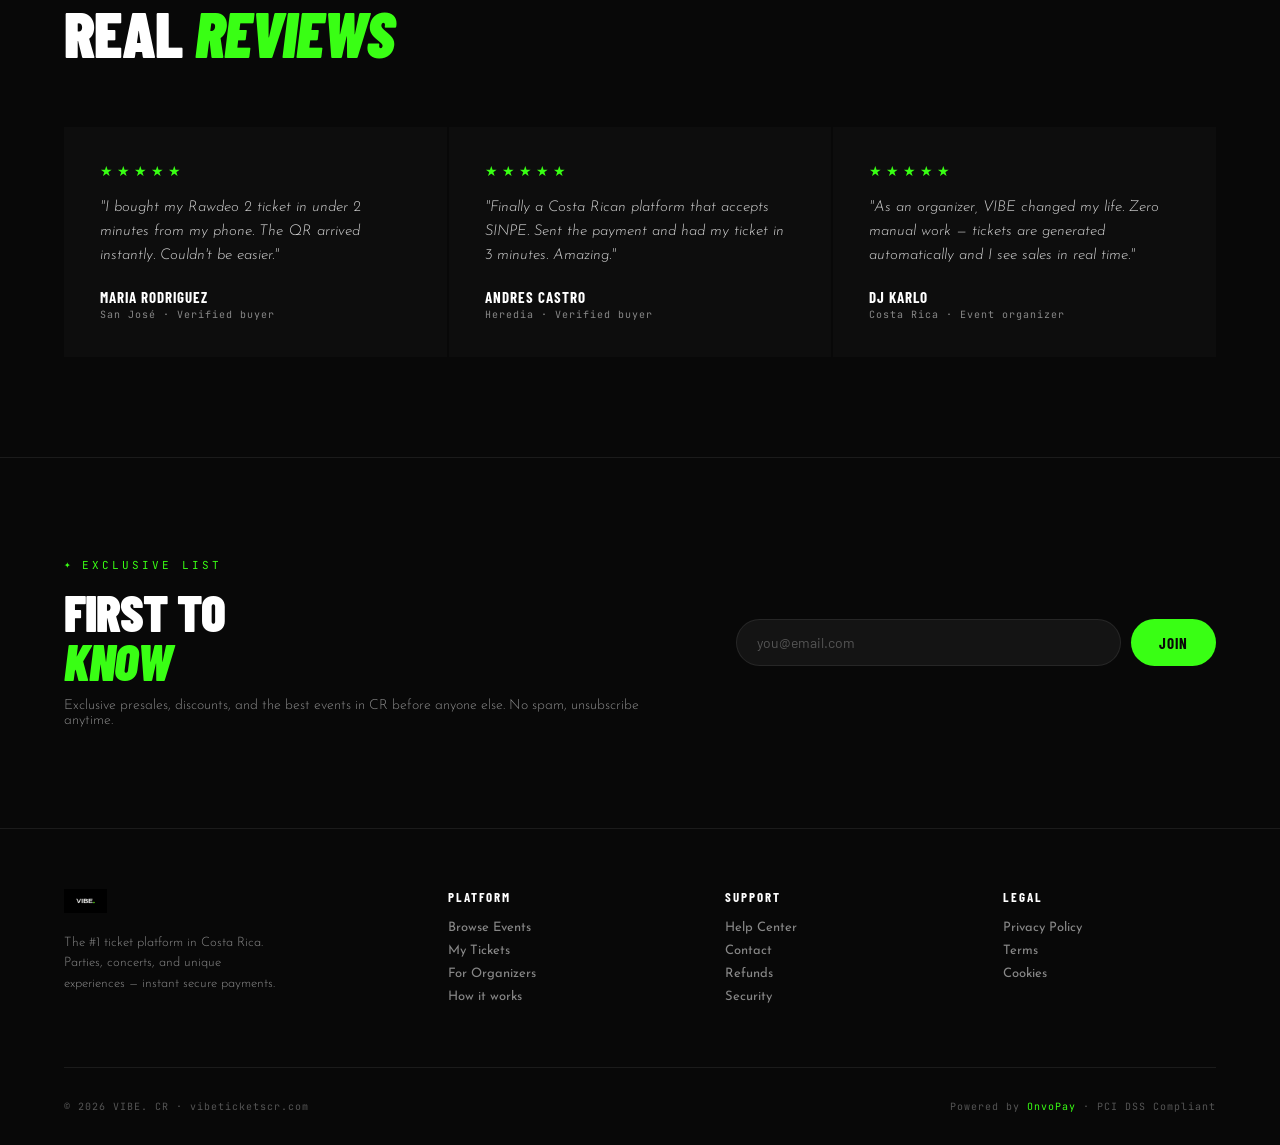
==== commit 41777630: "perf: lazy loading, font preload, null checks, vercel cache headers - vibe-v5.html: loading="lazy" d" ====
--- a/vibe-v5.html
+++ b/vibe-v5.html
@@ -3,8 +3,14 @@
 <head>
 <meta charset="UTF-8"/>
 <meta name="viewport" content="width=device-width,initial-scale=1.0"/>
+<meta name="theme-color" content="#080808"/>
+<meta name="description" content="VIBE. — The #1 ticket platform in Costa Rica. Parties, concerts and unique events. Instant secure payments via card, SINPE Móvil, or Apple Pay."/>
 <title>VIBE. — Tickets Costa Rica</title>
+<!-- Preload Bulkside (splash + logo — used immediately) -->
+<link rel="preload" href="public/fonts/bulkside.otf" as="font" type="font/otf" crossorigin/>
+<!-- Preconnect Google Fonts to reduce latency -->
 <link rel="preconnect" href="https://fonts.googleapis.com"/>
+<link rel="preconnect" href="https://fonts.gstatic.com" crossorigin/>
 <link href="https://fonts.googleapis.com/css2?family=Barlow+Condensed:ital,wght@0,300;0,400;0,600;0,700;0,800;0,900;1,700;1,800&family=Barlow:wght@300;400;500;600&family=JetBrains+Mono:wght@400;700&family=Josefin+Sans:ital,wght@0,100;0,200;0,300;0,400;0,600;0,700;1,100;1,300&family=Unbounded:wght@900&display=swap" rel="stylesheet"/>
 <link rel="stylesheet" href="css/styles.css"/>
 <script src="js/config.js"></script>
@@ -196,7 +202,7 @@
     <div class="events-grid fade-in fade-in-delay-1" id="events-grid-wrap">
       <!-- MANSITA SUNSET SESSIONS -->
       <div class="ev-card" onclick="openCheckout('mansita')" style="aspect-ratio:9/16;grid-row:span 2;">
-        <img class="ev-card-img" src="public/images/mansita.jpg" alt="Mansita Sunset Sessions" style="object-position:center top;"/>
+        <img class="ev-card-img" src="public/images/mansita.jpg" alt="Mansita Sunset Sessions" style="object-position:center top;" loading="lazy" decoding="async"/>
         <div class="ev-card-overlay"></div>
         <div class="ev-card-content">
           <div class="ev-card-tags">
@@ -216,7 +222,7 @@
       </div>
       <!-- RAWDEO 2 - Featured (spans 2 cols) -->
       <div class="ev-card" onclick="goPage('event-detail')">
-        <img class="ev-card-img" src="public/images/rawdeo.jpg" alt="RAWDEO 2"/>
+        <img class="ev-card-img" src="public/images/rawdeo.jpg" alt="RAWDEO 2" loading="lazy" decoding="async"/>
         <div class="ev-card-overlay"></div>
         <div class="ev-card-content">
           <div class="ev-card-tags">
@@ -394,7 +400,7 @@
   <footer>
     <div class="footer-top">
       <div class="footer-brand">
-        <img src="public/images/logo.jpg" alt="VIBE."/>
+        <img src="public/images/logo.jpg" alt="VIBE." loading="lazy" decoding="async"/>
         <p class="footer-brand-sub">The #1 ticket platform in Costa Rica. Parties, concerts, and unique experiences — instant secure payments.</p>
       </div>
       <div>
@@ -445,7 +451,7 @@
 <!-- EVENT DETAIL PAGE -->
 <div class="page" id="pg-event-detail">
   <div class="ed-hero">
-    <img class="ed-hero-img" id="ed-hero-img" src="public/images/rawdeo.jpg" alt="RAWDEO 2"/>
+    <img class="ed-hero-img" id="ed-hero-img" src="public/images/rawdeo.jpg" alt="RAWDEO 2" loading="lazy" decoding="async"/>
     <div class="ed-hero-overlay"></div>
     <div class="ed-hero-content">
       <div class="ed-tags">
@@ -461,7 +467,7 @@
       <div id="ed-lineup-section">
       <div class="section-eyebrow">Confirmed artists</div>
       <div class="ed-dj-card fade-in">
-        <img class="ed-dj-img" src="public/images/karlo.jpg" alt="Karlo"/>
+        <img class="ed-dj-img" src="public/images/karlo.jpg" alt="Karlo" loading="lazy" decoding="async"/>
         <div>
           <div class="ed-dj-role">DJ · Main Set</div>
           <div class="ed-dj-name">KARLO</div>
@@ -469,7 +475,7 @@
         </div>
       </div>
       <div class="ed-dj-card fade-in fade-in-delay-1">
-        <img class="ed-dj-img" src="public/images/retana.jpg" alt="Retana"/>
+        <img class="ed-dj-img" src="public/images/retana.jpg" alt="Retana" loading="lazy" decoding="async"/>
         <div>
           <div class="ed-dj-role">DJ · Special Set</div>
           <div class="ed-dj-name">RETANA</div>
@@ -651,7 +657,7 @@
         <div class="suc-ticket-meta"><span id="suc-date">June 6, 2026</span> · <span id="suc-place">Pedregal Event Center</span></div>
       </div>
       <div class="suc-ticket-mid">
-        <div class="suc-qr"><img src="public/images/qr.svg" alt="QR" id="suc-qr"/></div>
+        <div class="suc-qr"><img src="public/images/qr.svg" alt="QR" id="suc-qr" loading="lazy" decoding="async"/></div>
         <div class="suc-info">
           <div class="suc-row"><span class="suc-k">Tickets</span><span class="suc-v" id="suc-qty">1</span></div>
           <div class="suc-row"><span class="suc-k">Total</span><span class="suc-v" id="suc-total">$45</span></div>
